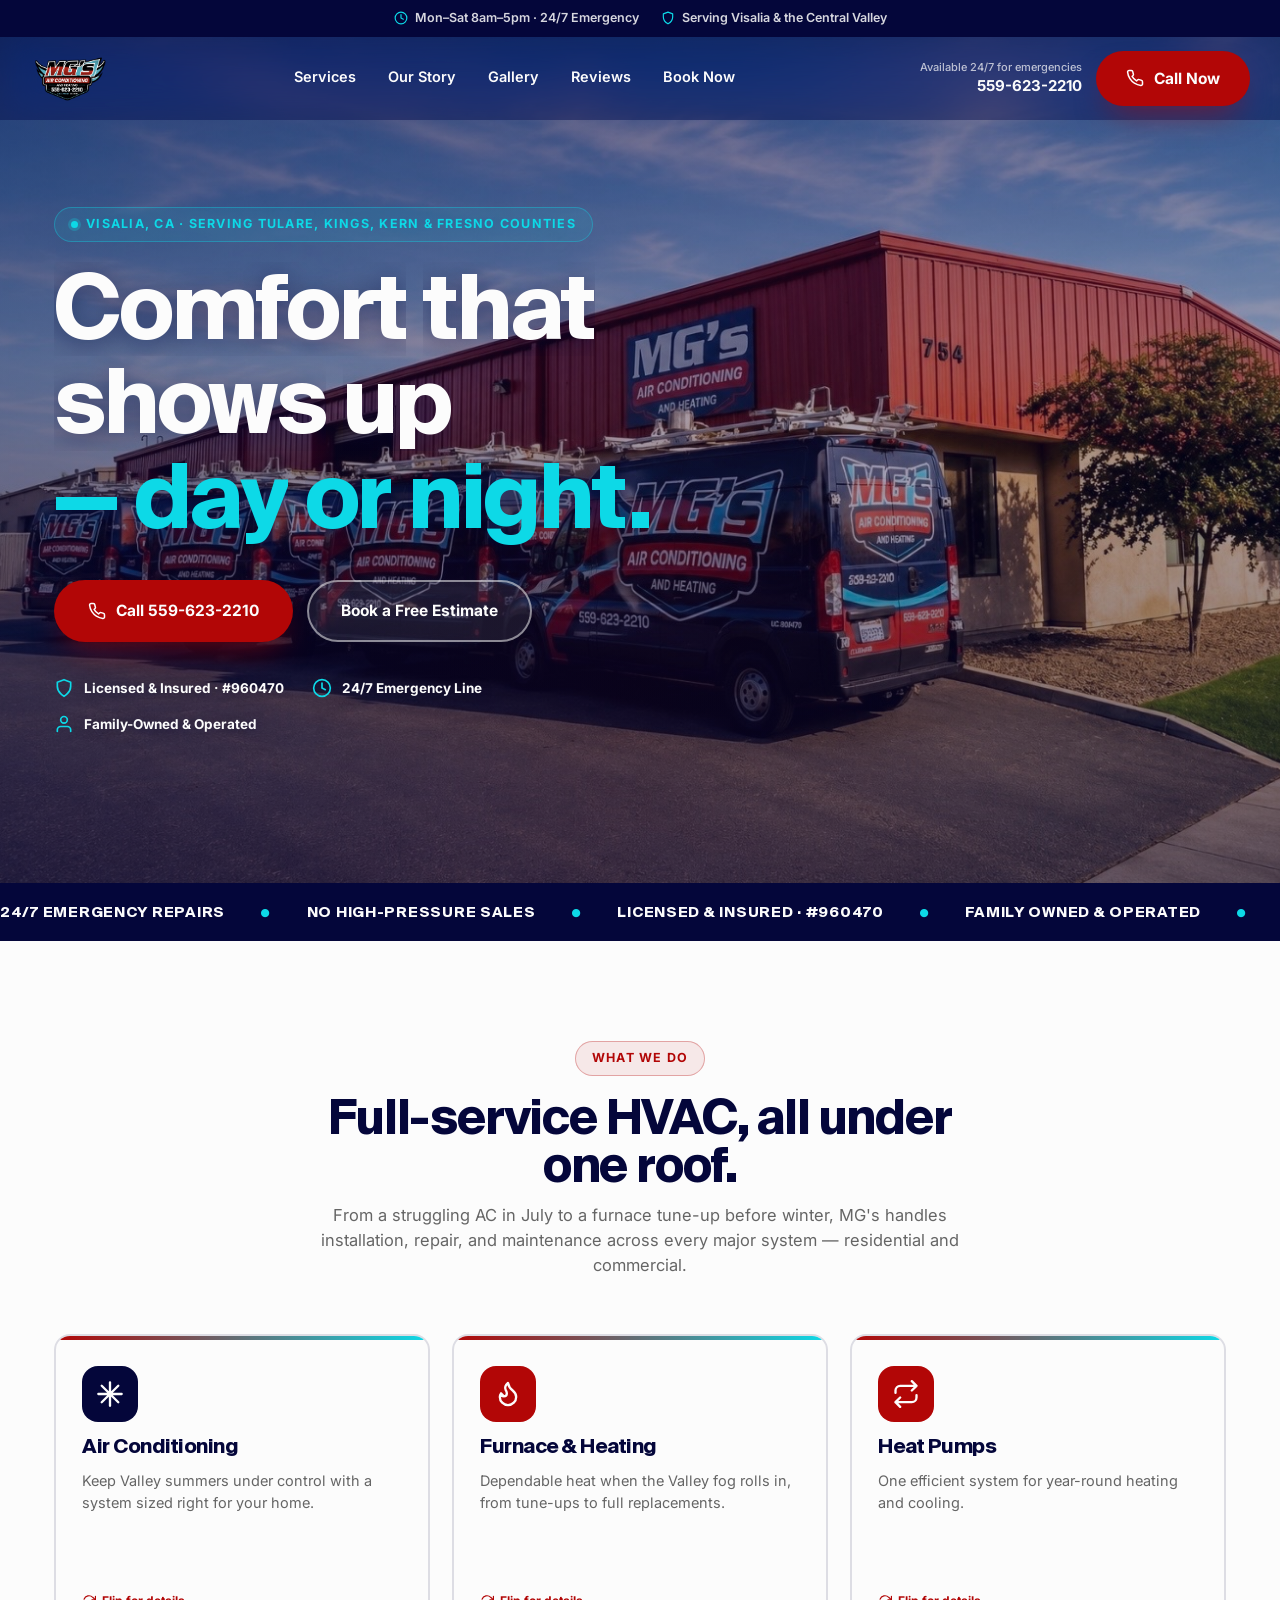
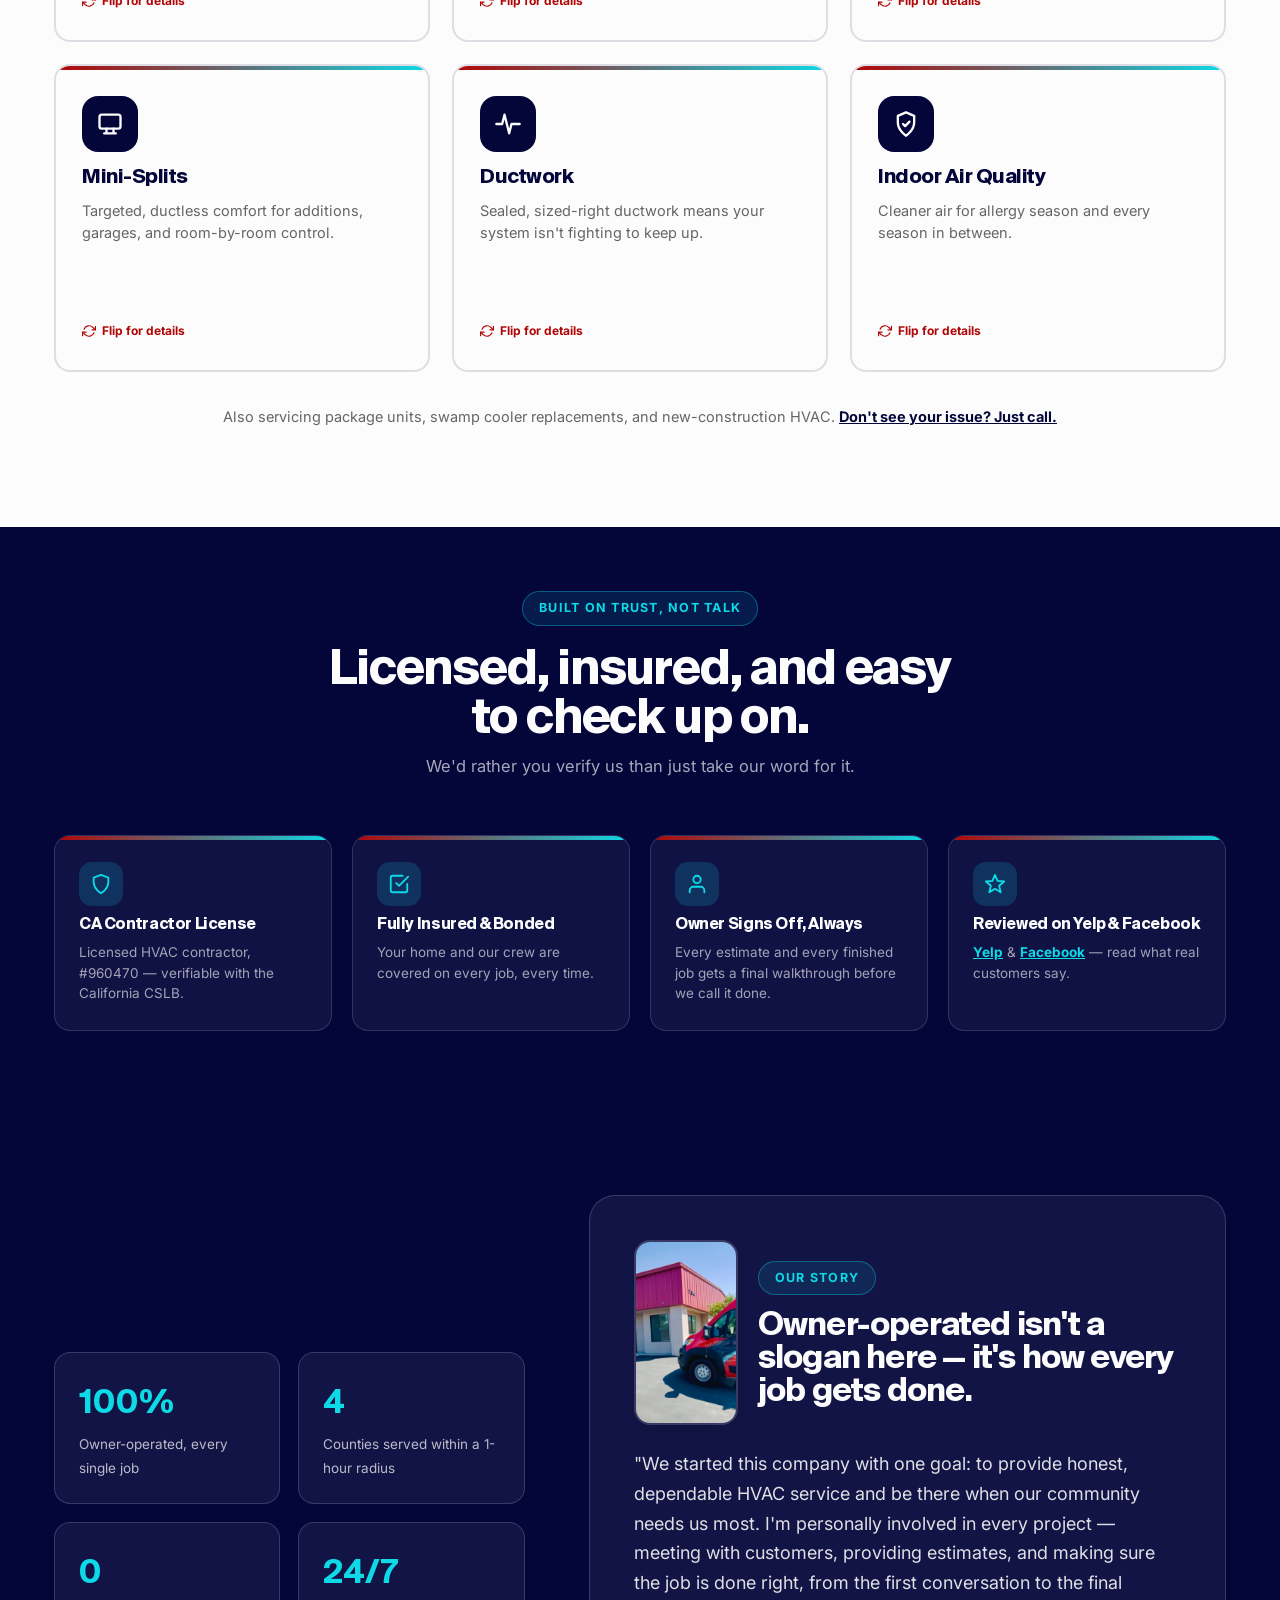
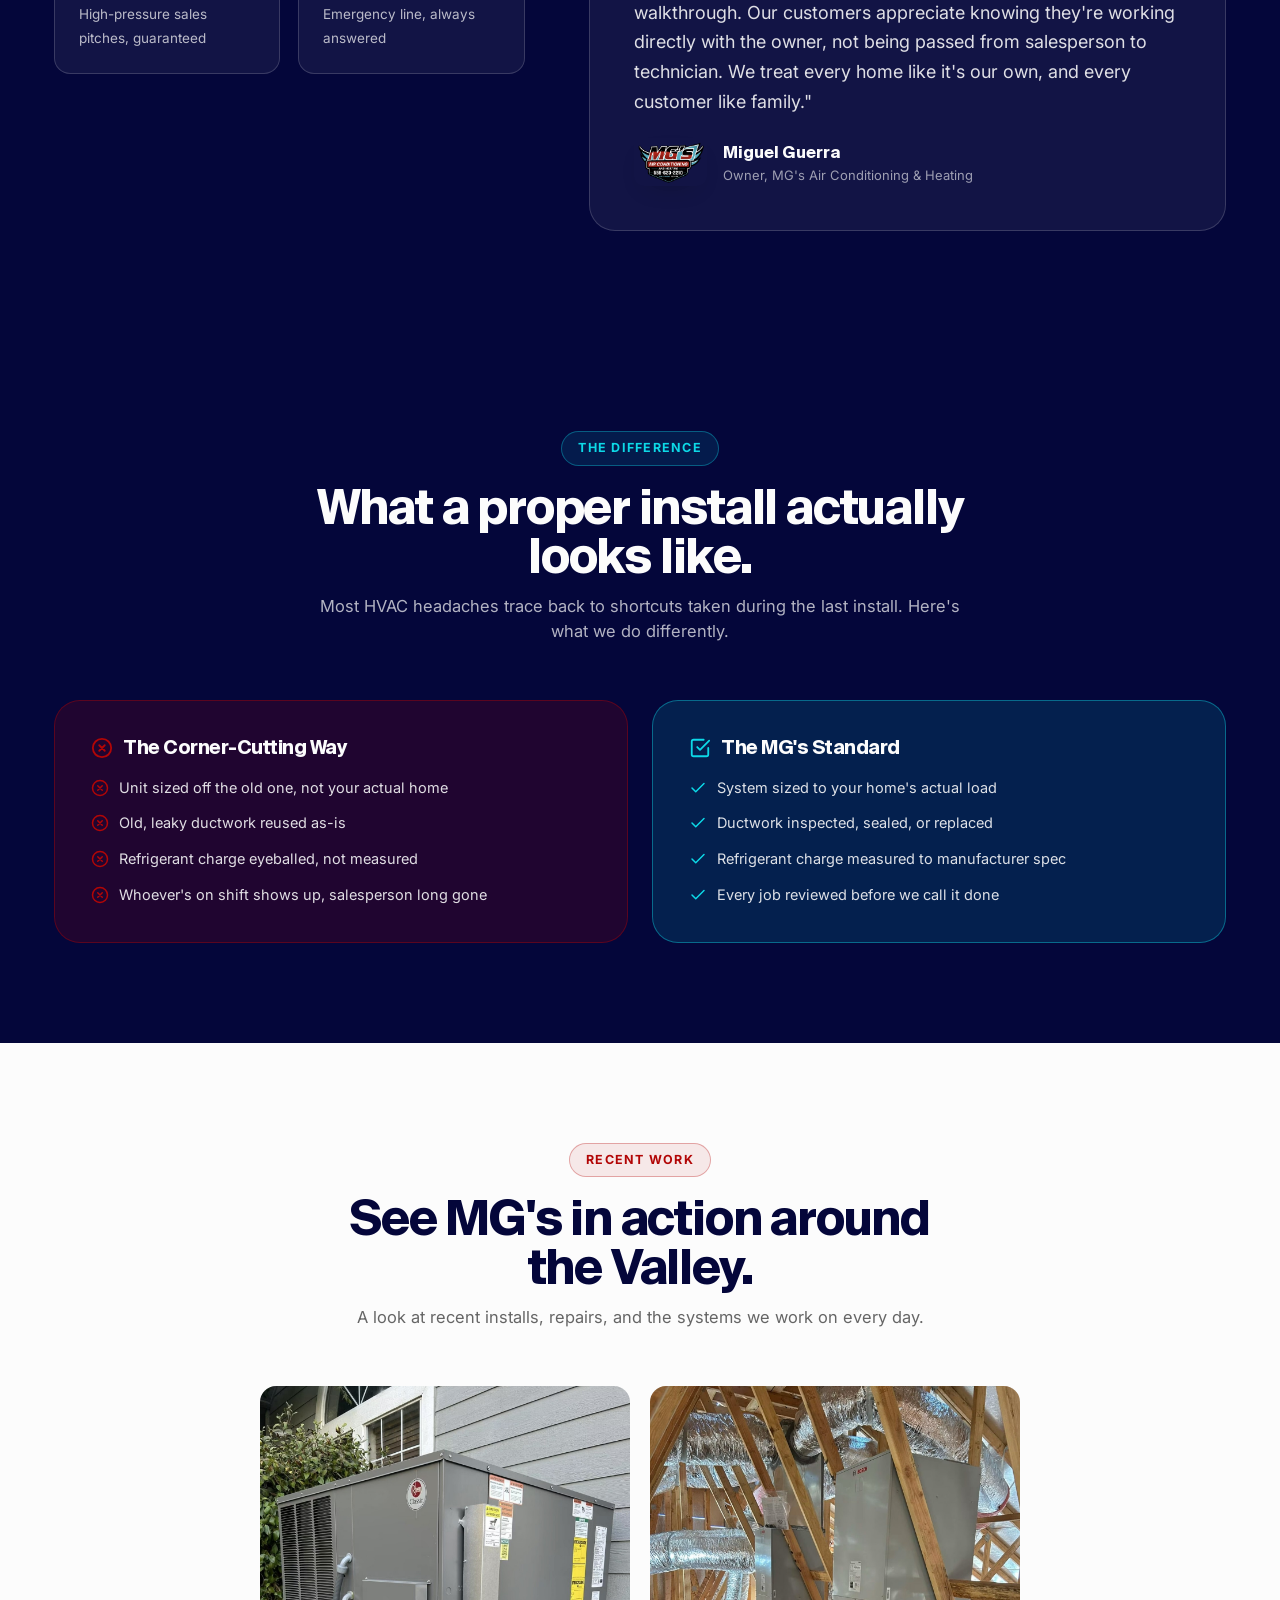
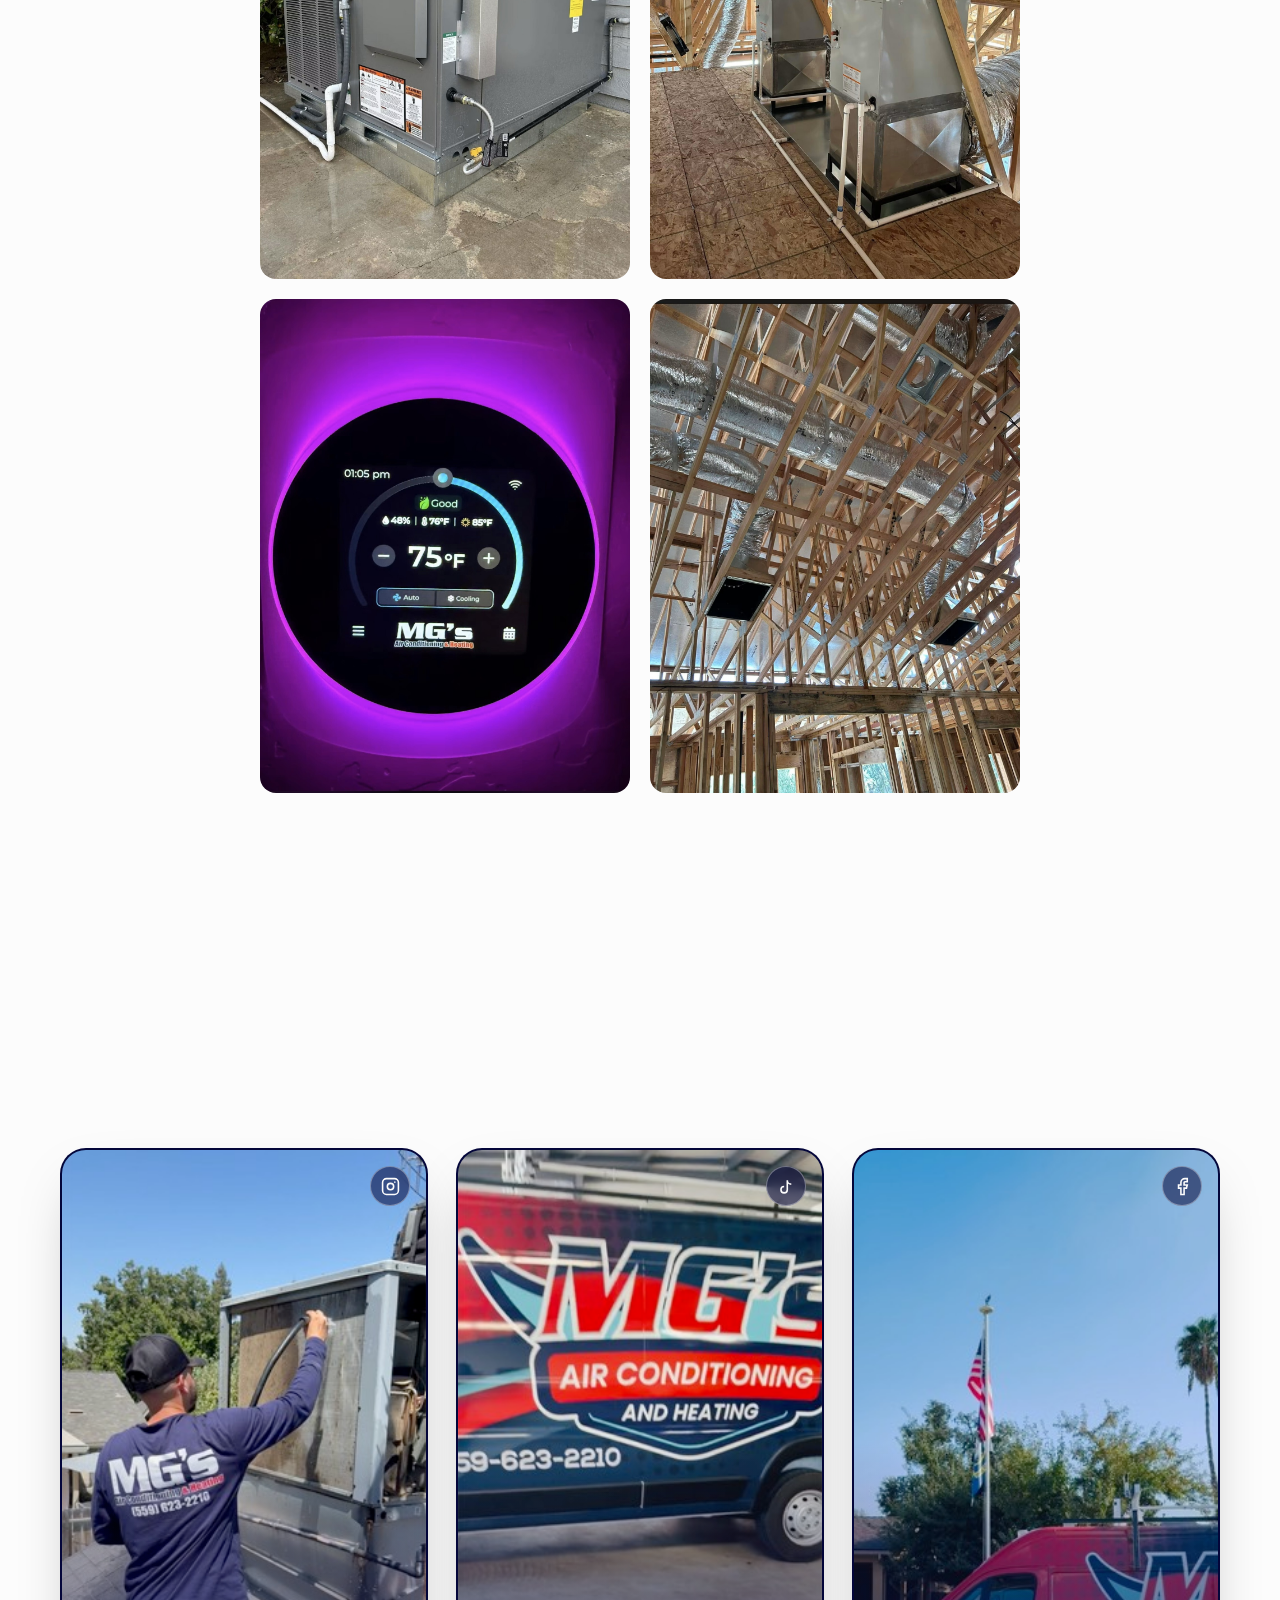
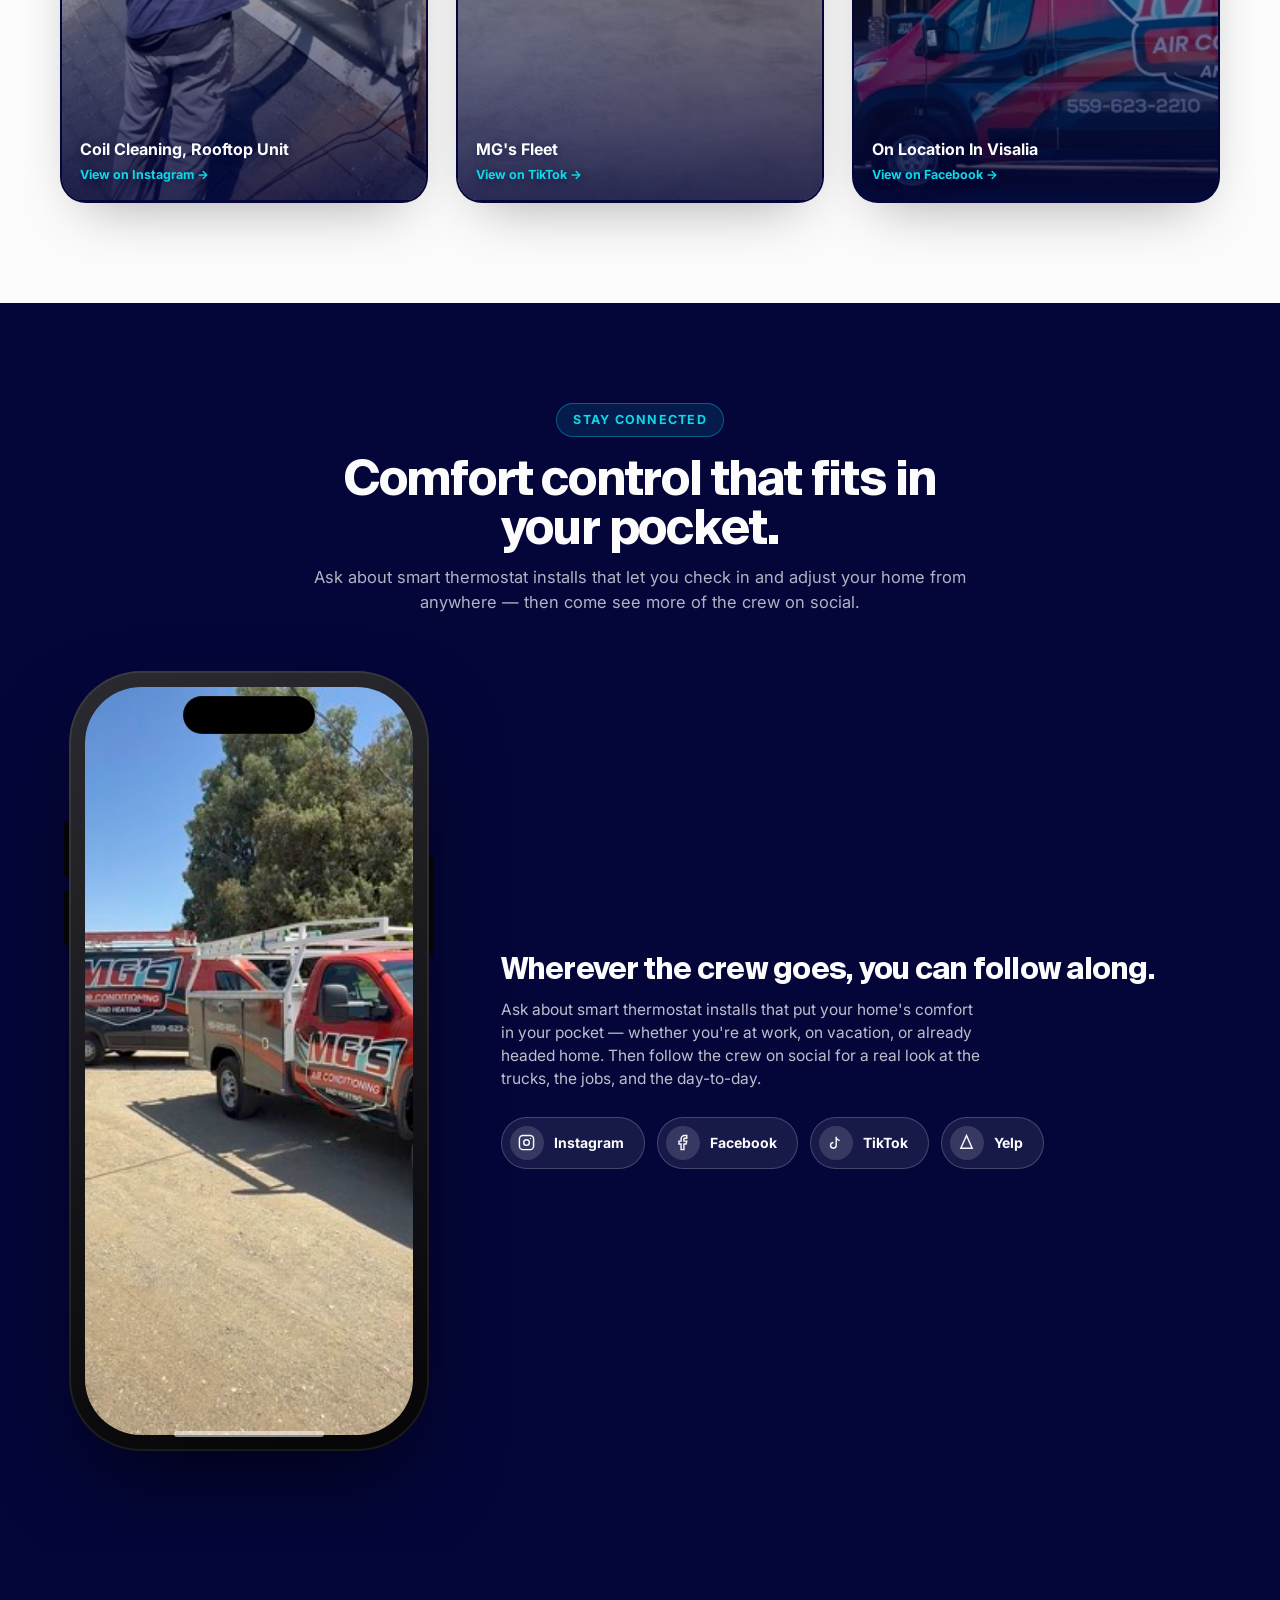
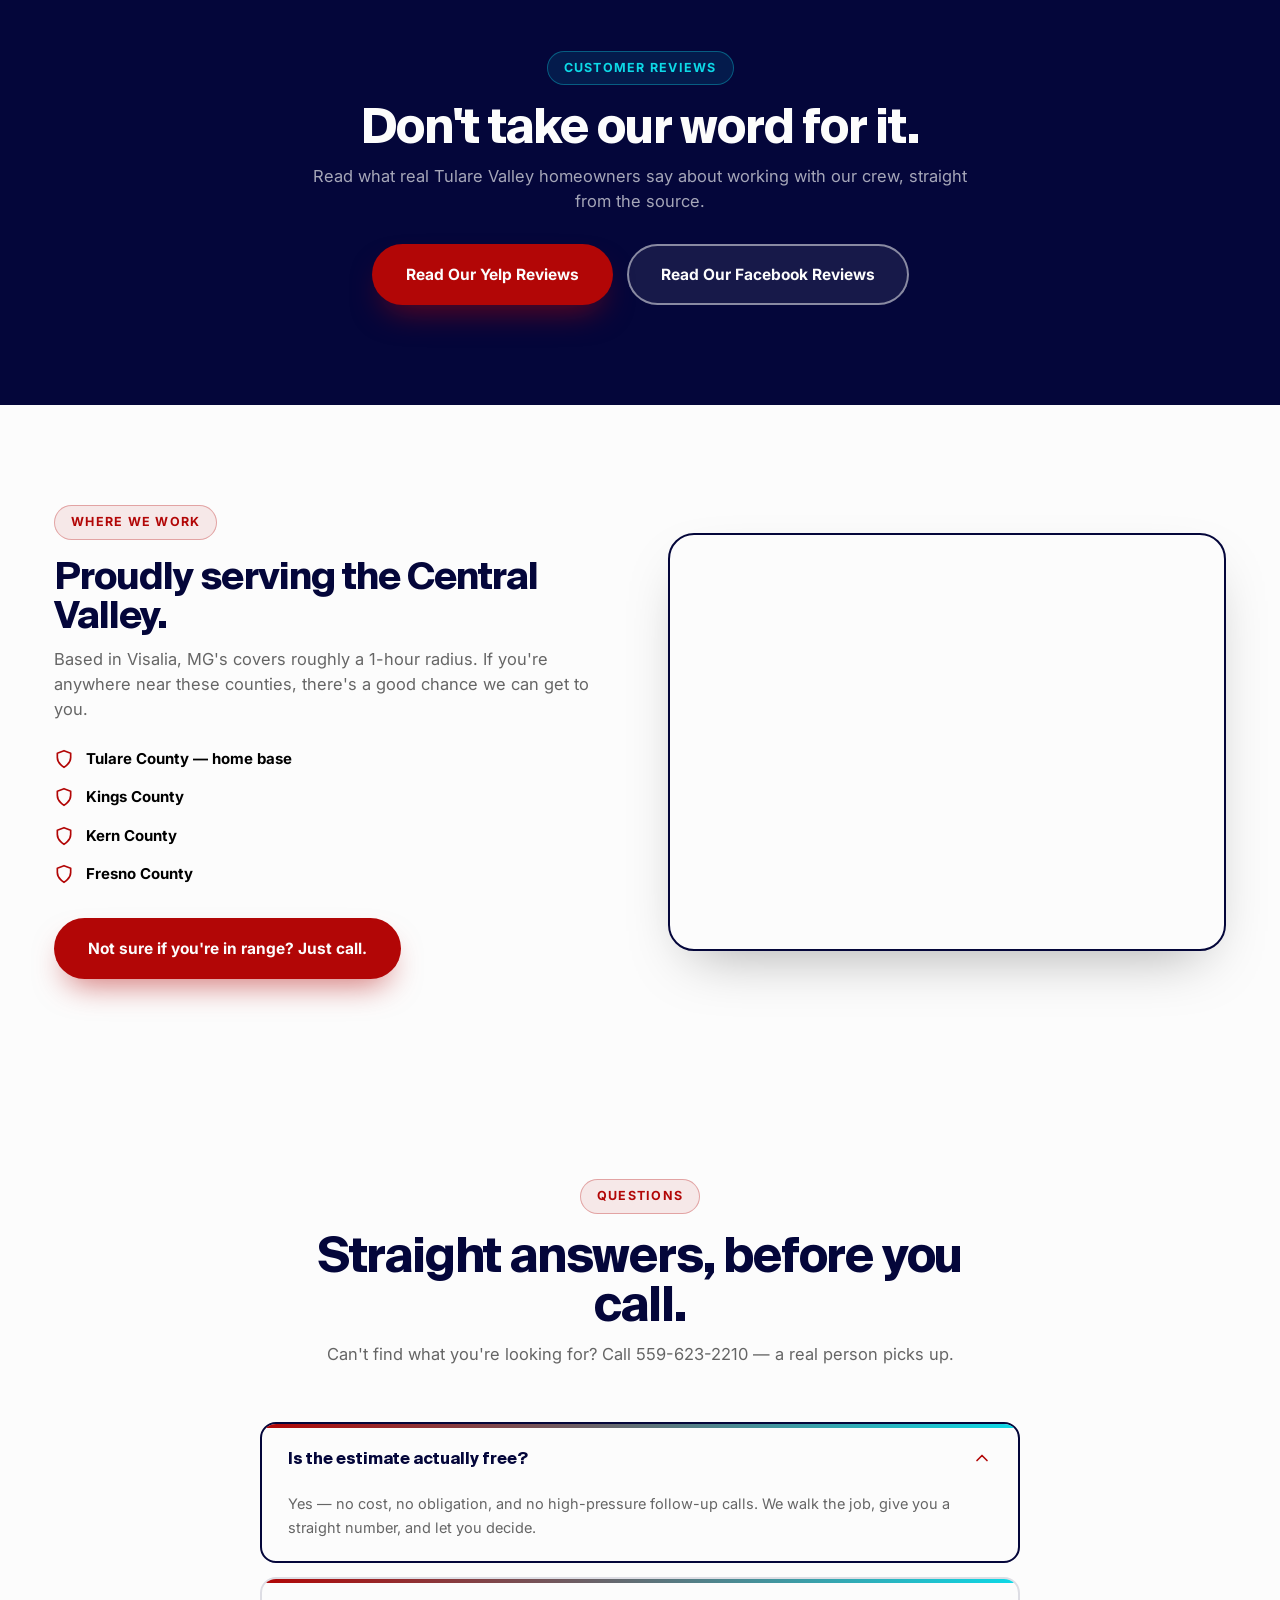
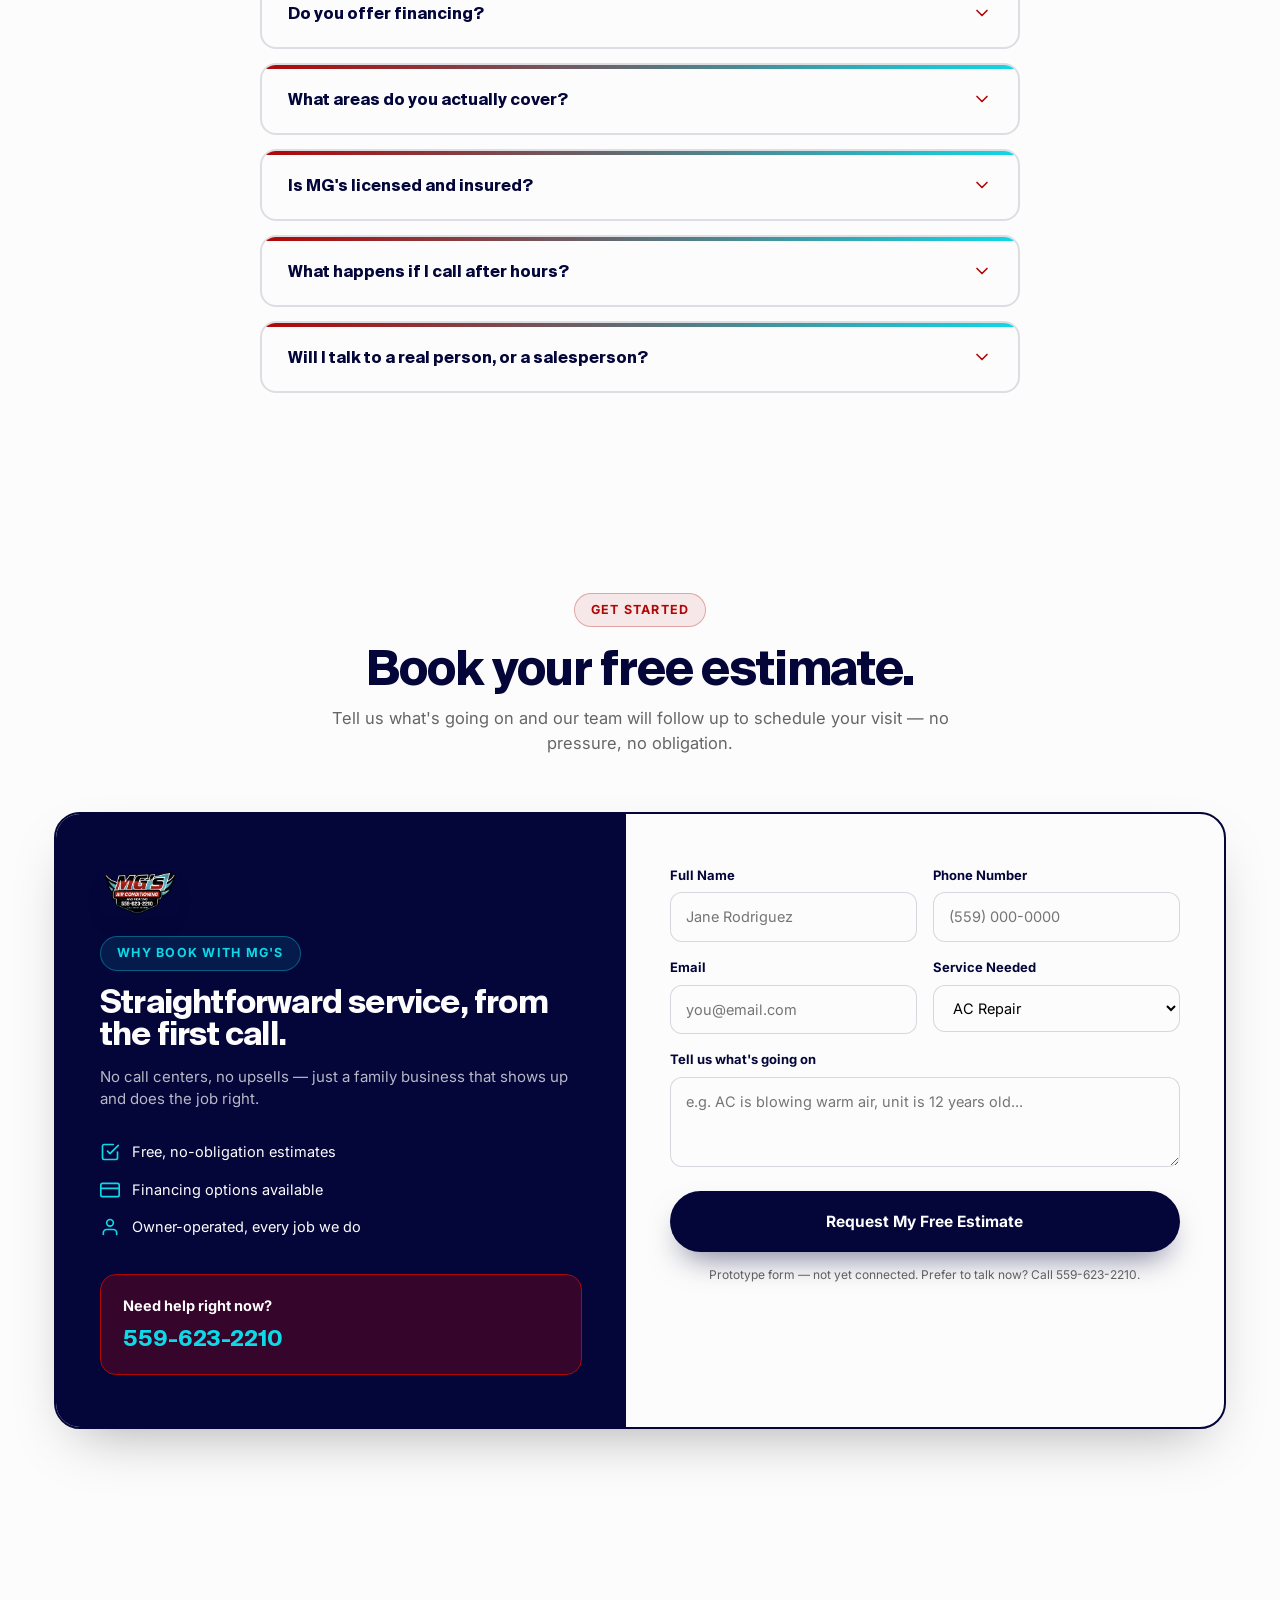
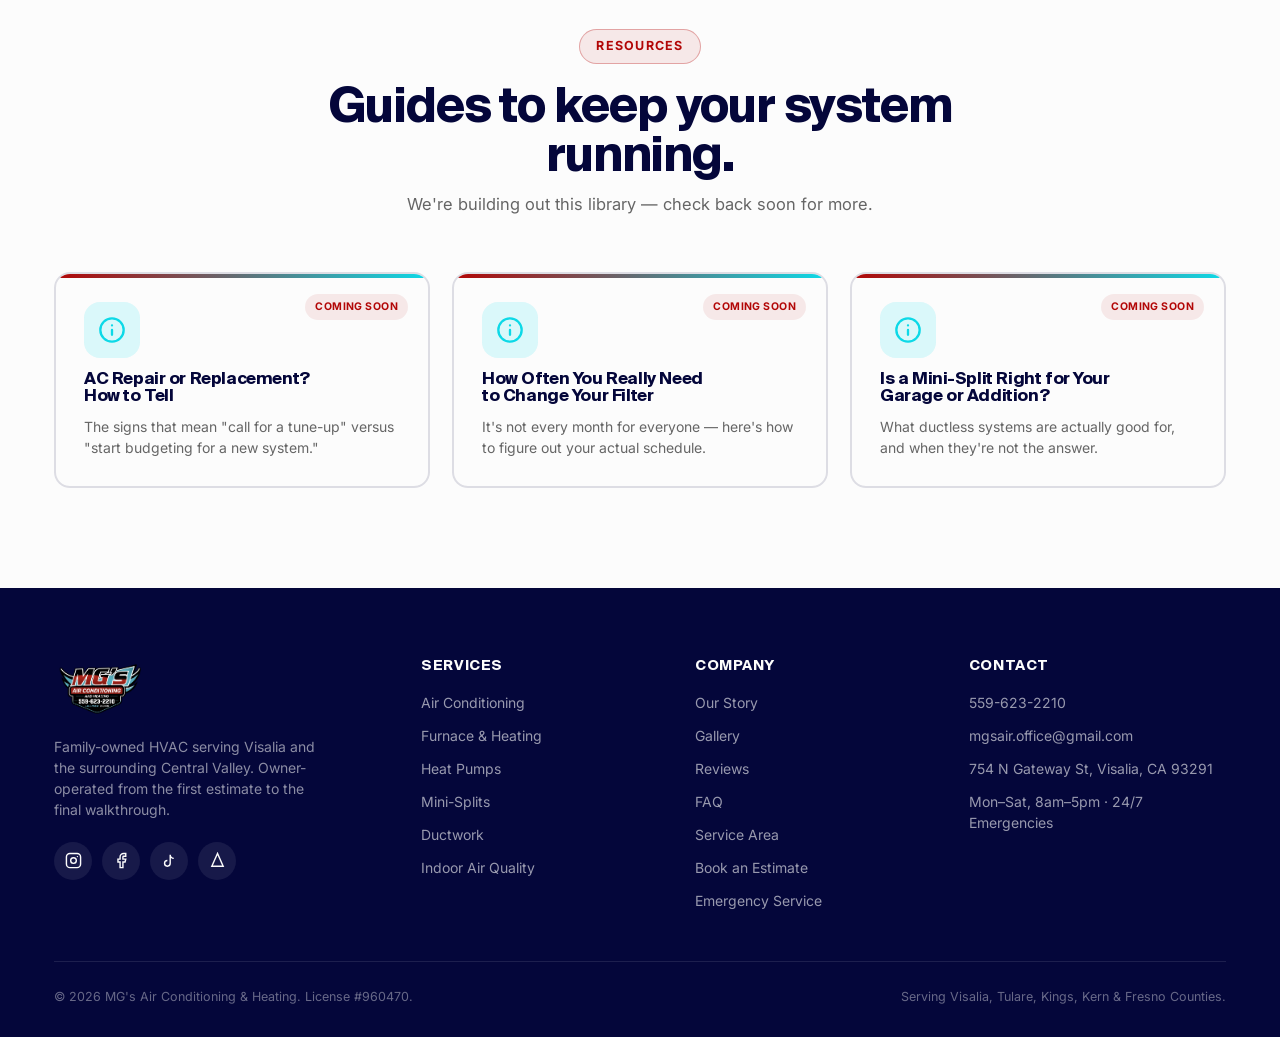
==== index.html @ 0a65d9e3 "Polish pass: bolder ambient colors, cursor glow on navy, bigger phone, bidirectional reveals - Boost" ====
<!DOCTYPE html>
<html lang="en">
<head>
<meta charset="UTF-8" />
<meta name="viewport" content="width=device-width, initial-scale=1.0" />
<title>MG's Air Conditioning &amp; Heating | Visalia, CA HVAC Experts</title>
<meta name="description" content="Family-owned, owner-operated HVAC company serving Visalia and the surrounding Tulare, Kings, Kern, and Fresno counties. AC, heating, and indoor air quality — no high-pressure sales, ever." />
<link rel="icon" type="image/png" href="assets/images/favicon.png" />

<style>

  /* ============ FONTS ============ */
  @font-face{
    font-family:"Suisse Intl";
    src:url("References/fonts/SuisseIntl/SuisseIntl-Light.ttf") format("truetype");
    font-weight:300; font-style:normal; font-display:swap;
  }
  @font-face{
    font-family:"Suisse Intl";
    src:url("References/fonts/SuisseIntl/SuisseIntl-Regular.ttf") format("truetype");
    font-weight:400; font-style:normal; font-display:swap;
  }
  @font-face{
    font-family:"Suisse Intl";
    src:url("References/fonts/SuisseIntl/SuisseIntl-Bold.ttf") format("truetype");
    font-weight:700; font-style:normal; font-display:swap;
  }
  @font-face{
    font-family:"Inter";
    src:url("References/fonts/inter/Inter-VariableFont_opsz,wght.ttf") format("truetype-variations");
    font-weight:100 900; font-style:normal; font-display:swap;
  }

  /* ============ RESET ============ */
  *,*::before,*::after{ box-sizing:border-box; margin:0; padding:0; }
  html{ scroll-behavior:smooth; }
  img{ max-width:100%; display:block; }
  a{ color:inherit; text-decoration:none; }
  button{ font:inherit; cursor:pointer; }
  ul{ list-style:none; }

  /* ============ TOKENS ============ */
  :root{
    /* Brand palette — ONLY these hexes (plus black for text) are used anywhere in this file. */
    --navy:#04063a;    /* primary */
    --off:#fcfcfc;      /* primary */
    --red:#b20606;      /* secondary */
    --cyan:#0dd9e7;     /* accent */
    /* Aliases below exist only so hover/tint states reuse the SAME four colors above
       (at full strength or via rgba alpha) instead of introducing new hexes. */
    --red-dark:var(--red);
    --navy-deep:var(--navy);
    --navy-ink:var(--navy);
    --cyan-deep:var(--cyan);
    --ink:#000000;                 /* body text: black, per brand rule */
    --muted:rgba(0,0,0,0.6);       /* muted text: black at reduced opacity, not a new color */
    --line:rgba(4,6,58,0.12);      /* border tint: primary navy at low alpha */
    --card:var(--off);
    --radius-lg:26px;
    --radius-md:16px;
    --radius-sm:10px;
    --shadow-soft:0 24px 60px -24px rgba(0,0,0,0.35);
    --shadow-tight:0 10px 26px -14px rgba(0,0,0,0.32);
    --container:1220px;
  }

  html{ background:var(--off); }
  body{
    font-family:"Inter", -apple-system, BlinkMacSystemFont, "Segoe UI", sans-serif;
    color:var(--ink);
    background:transparent;
    -webkit-font-smoothing:antialiased;
    line-height:1.5;
  }

  /* ============ BRAND AMBIENT BACKGROUND ============ */
  /* Fixed backdrop of soft red/navy/cyan color washes that shows through every
     section that doesn't paint its own solid background, so scrolling never
     hits a flat white panel. */
  .brand-bg{
    position:fixed; inset:0; z-index:-1; overflow:hidden; background:var(--off);
  }
  .brand-bg span{ position:absolute; border-radius:50%; filter:blur(70px) saturate(1.3); }
  .brand-bg .b1{ width:560px; height:560px; background:var(--red); opacity:.48; top:-160px; left:-140px; }
  .brand-bg .b2{ width:640px; height:640px; background:var(--cyan); opacity:.46; top:8%; right:-200px; }
  .brand-bg .b3{ width:520px; height:520px; background:var(--navy); opacity:.32; top:42%; left:-180px; }
  .brand-bg .b4{ width:600px; height:600px; background:var(--red); opacity:.44; bottom:-180px; right:6%; }
  .brand-bg .b5{ width:480px; height:480px; background:var(--cyan); opacity:.44; bottom:2%; left:22%; }
  @media (max-width: 720px){
    .brand-bg span{ filter:blur(50px); }
    .brand-bg .b1,.brand-bg .b2,.brand-bg .b3,.brand-bg .b4,.brand-bg .b5{ width:340px; height:340px; }
  }

  h1,h2,h3,h4{
    font-family:"Suisse Intl","Inter",sans-serif;
    color:var(--navy);
    line-height:1.02;
    letter-spacing:-0.025em;
    font-weight:700;
  }

  .wrap{
    width:100%;
    max-width:var(--container);
    margin:0 auto;
    padding:0 24px;
  }

  .eyebrow{
    display:inline-flex; flex-wrap:wrap; align-items:center; gap:8px;
    max-width:100%; box-sizing:border-box;
    font-size:12.5px; font-weight:700; letter-spacing:0.1em; text-transform:uppercase;
    color:var(--red);
    background:rgba(178,6,6,0.08);
    border:1.5px solid rgba(178,6,6,0.3);
    padding:7px 16px;
    border-radius:999px;
  }
  .eyebrow.on-dark{
    color:var(--cyan);
    background:rgba(13,217,231,0.1);
    border-color:rgba(13,217,231,0.35);
  }
  .eyebrow .dot{ width:7px; height:7px; border-radius:50%; background:var(--red); box-shadow:0 0 0 3px rgba(178,6,6,0.22); }
  .eyebrow.on-dark .dot{ background:var(--cyan); box-shadow:0 0 0 3px rgba(13,217,231,0.25); }

  /* ============ SCROLL REVEAL ============ */
  .reveal{ opacity:0; transform:translateY(30px); transition:opacity .7s cubic-bezier(.16,.8,.24,1), transform .7s cubic-bezier(.16,.8,.24,1); }
  .reveal.is-visible{ opacity:1; transform:translateY(0); }
  .reveal.d1.is-visible{ transition-delay:.1s; }
  .reveal.d2.is-visible{ transition-delay:.2s; }
  .reveal.d3.is-visible{ transition-delay:.3s; }
  @media (prefers-reduced-motion: reduce){
    .reveal{ opacity:1!important; transform:none!important; transition:none!important; }
    .marquee-track{ animation:none!important; }
    .rword{ animation:none!important; transform:none!important; }
    .service-card .flip-inner{ transition:none!important; }
  }

  /* ============ STAGGERED WORD REVEAL ============ */
  .rline{ display:block; overflow:visible; }
  .rmask{ display:inline-block; overflow:hidden; vertical-align:top; padding-bottom:.08em; }
  .rword{
    display:inline-block; transform:translateY(115%); opacity:0;
    animation:word-up .8s cubic-bezier(.16,1.36,.42,1) forwards;
    animation-delay:calc(var(--d, 0) * 60ms + 120ms);
  }
  .rline.hl .rword{ color:var(--cyan); }
  @keyframes word-up{ to{ transform:translateY(0); opacity:1; } }

  .load-fade{
    opacity:0; transform:translateY(18px);
    animation:load-fade-up .7s cubic-bezier(.16,1,.3,1) forwards;
    animation-delay:var(--ld, 0s);
  }
  @keyframes load-fade-up{ to{ opacity:1; transform:translateY(0); } }
  @media (prefers-reduced-motion: reduce){
    .load-fade{ animation:none; opacity:1; transform:none; }
  }

  /* ============ HOVER LIFT ============ */
  .lift{ transition:transform .3s cubic-bezier(.2,.8,.2,1), box-shadow .3s ease, border-color .3s ease; }
  .lift:hover{ transform:translateY(-8px); box-shadow:0 0 0 2px var(--cyan), var(--shadow-soft); }

  /* ============ BUTTONS ============ */
  .btn{
    display:inline-flex; align-items:center; justify-content:center; gap:10px;
    padding:17px 32px;
    border-radius:999px;
    font-weight:700; font-size:15.5px;
    border:2px solid transparent;
    transition:transform .18s ease, box-shadow .18s ease, background .18s ease, border-color .18s ease;
    white-space:nowrap;
    position:relative;
    overflow:hidden;
  }
  .btn:hover{ transform:translateY(-3px); }
  .btn:active{ transform:translateY(-1px) scale(.96); transition-duration:.08s; }
  .btn .ripple{
    position:absolute; border-radius:50%; background:rgba(252,252,252,0.55);
    transform:scale(0); animation:ripple-anim .6s ease-out; pointer-events:none;
  }
  .btn-outline .ripple, .btn-ghost .ripple{ background:rgba(4,6,58,0.18); }
  @keyframes ripple-anim{ to{ transform:scale(2.6); opacity:0; } }
  @media (prefers-reduced-motion: reduce){ .btn .ripple{ display:none; } }
  .btn-red{ background:var(--red); color:#fcfcfc; box-shadow:0 16px 32px -12px rgba(178,6,6,0.6); }
  .btn-red:hover{ background:var(--red-dark); box-shadow:0 0 0 3px rgba(13,217,231,0.35), 0 18px 34px -10px rgba(178,6,6,0.65); }
  .btn-navy{ background:var(--navy); color:#fcfcfc; box-shadow:0 16px 32px -12px rgba(4,6,58,0.55); }
  .btn-navy:hover{ background:var(--navy-deep); box-shadow:0 0 0 3px rgba(13,217,231,0.35), 0 18px 34px -10px rgba(4,6,58,0.6); }
  .btn-ghost{ background:rgba(252,252,252,0.08); color:#fcfcfc; border-color:rgba(252,252,252,0.5); }
  .btn-ghost:hover{ background:rgba(252,252,252,0.16); border-color:var(--cyan); }
  .btn-outline{ background:transparent; color:var(--navy); border-color:var(--navy); }
  .btn-outline:hover{ background:var(--navy); color:#fcfcfc; }
  .btn-sm{ padding:11px 20px; font-size:14px; border-width:1.5px; }
  .btn-call{
    padding:14px 28px; font-size:15.5px;
    animation:call-pulse 2.6s ease-in-out infinite;
  }
  .btn-call:hover{ animation-play-state:paused; }
  @keyframes call-pulse{
    0%,100%{ box-shadow:0 6px 20px -4px rgba(178,6,6,0.7), 0 0 0 0 rgba(178,6,6,0.4); }
    50%{ box-shadow:0 8px 26px -2px rgba(178,6,6,0.85), 0 0 0 9px rgba(178,6,6,0.12); }
  }
  @media (prefers-reduced-motion: reduce){ .btn-call{ animation:none; } }
  .btn svg{ width:18px; height:18px; flex-shrink:0; }

  /* ============ UTILITY BAR ============ */
  .utility-bar{ background:var(--navy-ink); color:rgba(252,252,252,0.85); }
  .utility-inner{ display:flex; align-items:center; justify-content:center; gap:16px; padding:9px 0; font-size:12.5px; font-weight:600; }
  .utility-left{ display:flex; align-items:center; gap:22px; flex-wrap:wrap; }
  .utility-left span{ display:flex; align-items:center; gap:7px; white-space:nowrap; }
  .utility-left svg{ width:14px; height:14px; color:var(--cyan); flex-shrink:0; }

  /* ============ HEADER (sticky) ============ */
  /* Default = frosted glass over the hero photo. .is-scrolled (once past the hero) = solid off-white. */
  header{
    position:sticky; top:0; z-index:100;
    background:rgba(4,6,58,0.4);
    backdrop-filter:blur(18px) saturate(1.4);
    -webkit-backdrop-filter:blur(18px) saturate(1.4);
    transition:box-shadow .3s ease, background .35s ease;
  }
  header.is-scrolled{
    background:rgba(252,252,252,0.97);
    box-shadow:0 10px 30px -16px rgba(0,0,0,0.35);
  }
  .nav{
    display:flex; align-items:center; justify-content:space-between; flex-wrap:nowrap; gap:12px;
    padding:14px 0;
  }
  .brand{ display:flex; align-items:center; gap:11px; min-width:0; flex-shrink:1; }
  .brand img{ height:52px; width:auto; flex-shrink:0; }

  .nav-links{ display:flex; align-items:center; gap:32px; flex-wrap:wrap; }
  .nav-links a{
    font-size:14.5px; font-weight:600; color:#fcfcfc; position:relative; padding-bottom:4px;
    transition:color .2s ease;
  }
  .nav-links a::after{
    content:""; position:absolute; left:0; right:100%; bottom:0; height:2px; background:var(--cyan);
    transition:right .25s ease;
  }
  .nav-links a:hover{ color:var(--cyan); }
  .nav-links a:hover::after{ right:0; }
  header.is-scrolled .nav-links a{ color:var(--ink); }
  header.is-scrolled .nav-links a::after{ background:var(--red); }
  header.is-scrolled .nav-links a:hover{ color:var(--navy); }

  .nav-cta{ display:flex; align-items:center; gap:14px; flex-shrink:0; }
  .nav-phone{ display:flex; flex-direction:column; text-align:right; }
  .nav-phone small{ font-size:11px; color:rgba(252,252,252,0.7); font-weight:500; transition:color .3s ease; }
  .nav-phone strong{ font-size:15px; color:#fcfcfc; font-weight:700; transition:color .3s ease; }
  header.is-scrolled .nav-phone small{ color:var(--muted); }
  header.is-scrolled .nav-phone strong{ color:var(--navy); }

  .nav-toggle, .nav-toggle-label{ display:none; }

  /* ============ HERO ============ */
  .hero{
    position:relative; overflow:hidden;
    min-height:min(860px, 94vh);
    display:flex; align-items:center;
    padding:calc(64px + var(--header-h, 82px)) 0 60px;
    margin-top:calc(-1 * var(--header-h, 82px));
  }
  .hero-media{ position:absolute; inset:0; z-index:0; }
  .hero-media img{ width:100%; height:100%; object-fit:cover; }
  .cursor-glow{
    position:absolute; top:0; left:0; z-index:1;
    width:360px; height:360px; border-radius:50%;
    background:radial-gradient(circle, rgba(13,217,231,0.22), transparent 70%);
    pointer-events:none; opacity:0;
    transform:translate(-50%,-50%);
    transition:transform .25s ease-out, opacity .4s ease;
    will-change:transform;
  }
  @media (prefers-reduced-motion: reduce){ .cursor-glow{ display:none; } }
  /* Every navy section gets the hero's mouse-follow glow instead of a static
     blurred blob, so the color stays dynamic and doesn't sit flat on the dark
     background. The section's own content wrapper needs an explicit stacking
     context so it always paints above the (position:absolute) glow. */
  .cert-strip > .wrap, .standard > .wrap, .reviews > .wrap, footer > .wrap, .social-cta > .wrap{ position:relative; z-index:1; }
  .hero-overlay{
    position:absolute; inset:0;
    background:
      linear-gradient(185deg, rgba(4,6,58,0.5) 0%, rgba(4,6,58,0.32) 45%, rgba(4,6,58,0.58) 100%),
      linear-gradient(110deg, rgba(4,6,58,0.32) 0%, rgba(178,6,6,0.08) 55%, transparent 85%);
  }
  .hero-inner{
    position:relative; z-index:2;
    display:grid; grid-template-columns:minmax(0,1.15fr) minmax(0,0.85fr); gap:56px; align-items:start; width:100%;
  }
  .hero h1{
    color:#fcfcfc;
    font-size:clamp(42px, 7vw, 92px);
    line-height:0.98;
    margin:20px 0 34px;
    text-shadow:0 4px 24px rgba(4,6,58,0.45);
  }
  .hero h1 .hl{ color:var(--cyan); }
  .hero-actions{ display:flex; flex-wrap:wrap; gap:14px; margin-bottom:36px; max-width:100%; }

  .hero-trust{ display:flex; flex-wrap:wrap; gap:16px 28px; max-width:100%; }
  .hero-trust div{ display:flex; align-items:center; gap:10px; font-size:13.5px; font-weight:700; color:#fcfcfc; min-width:0; text-shadow:0 2px 10px rgba(4,6,58,0.5); }
  .hero-trust div span{ min-width:0; }
  .hero-trust svg{ width:20px; height:20px; color:var(--cyan); flex-shrink:0; }

  .quote-card{
    background:#fcfcfc; border-radius:var(--radius-lg); padding:34px;
    box-shadow:0 34px 80px -20px rgba(0,0,0,0.55);
  }
  .quote-card .badge{
    display:inline-block; background:rgba(178,6,6,0.1); color:var(--red);
    font-weight:700; font-size:11.5px; letter-spacing:.06em; text-transform:uppercase;
    padding:6px 13px; border-radius:999px; margin-bottom:16px;
  }
  .quote-card h3{ font-size:22px; margin-bottom:6px; }
  .quote-card > p{ font-size:13.5px; color:var(--muted); margin-bottom:20px; }
  .quote-card .field{ margin-bottom:13px; }
  .quote-card .field label{ font-size:12.5px; font-weight:700; color:var(--navy); display:block; margin-bottom:6px; }
  .quote-card .field input, .quote-card .field select{
    width:100%; font:inherit; font-size:14.5px; padding:12px 14px; border-radius:11px;
    border:1.5px solid rgba(4,6,58,0.15); background:var(--off); color:var(--ink); outline:none;
    transition:border-color .15s ease;
  }
  .quote-card .field input:focus, .quote-card .field select:focus{ border-color:var(--cyan-deep); }
  .quote-card .btn{ width:100%; margin-top:6px; }
  .quote-card .fine{ font-size:11.5px; color:var(--muted); text-align:center; margin-top:12px; }

  /* ============ MARQUEE ============ */
  .marquee{ overflow:hidden; background:var(--navy); padding:16px 0; border-top:2px solid var(--navy-ink); border-bottom:2px solid var(--navy-ink); }
  .marquee-track{ display:flex; width:max-content; gap:36px; animation:marquee 19s linear infinite; will-change:transform; }
  .marquee:hover .marquee-track{ animation-play-state:paused; }
  .marquee-track span{ font-family:"Suisse Intl"; font-weight:700; font-size:14.5px; letter-spacing:0.05em; color:#fcfcfc; white-space:nowrap; text-transform:uppercase; }
  .marquee-track .sep{ color:var(--cyan); font-weight:700; }
  @keyframes marquee{ from{ transform:translateX(0); } to{ transform:translateX(-50%); } }

  /* ============ SECTION SHELL ============ */
  section{ padding:100px 0; }
  .section-head{ max-width:660px; margin-bottom:56px; }
  .section-head.center{ margin-left:auto; margin-right:auto; text-align:center; }
  .section-head h2{ font-size:clamp(32px,4.4vw,48px); margin:16px 0 14px; }
  .section-head p{ color:var(--muted); font-size:16.5px; }

  /* ============ SERVICES (interactive flip cards) ============ */
  .services-grid{ display:grid; grid-template-columns:repeat(3,minmax(0,1fr)); gap:22px; }
  .service-card{ perspective:1400px; min-height:308px; border-radius:var(--radius-md); }
  .service-card:focus{ outline:none; }
  .service-card:focus-visible{ outline:2px solid var(--cyan); outline-offset:3px; }
  .service-card .flip-inner{
    position:relative; width:100%; height:100%; min-height:308px;
    transition:transform .7s cubic-bezier(.4,.2,.2,1); transform-style:preserve-3d;
  }
  .service-card:hover .flip-inner,
  .service-card:focus-within .flip-inner,
  .service-card.is-flipped .flip-inner{ transform:rotateY(180deg); }
  .flip-face{
    position:absolute; inset:0; backface-visibility:hidden; overflow:hidden;
    border-radius:var(--radius-md); padding:30px 26px;
    display:flex; flex-direction:column; gap:14px;
  }
  .flip-front{ background:var(--card); border:2px solid var(--line); cursor:pointer; }
  .flip-back{
    transform:rotateY(180deg); background:var(--navy); border:2px solid transparent;
    color:#fcfcfc; justify-content:space-between; cursor:pointer;
  }
  .service-card.heat .flip-back{ background:var(--red); }
  .flip-face::before{
    content:""; position:absolute; top:0; left:0; right:0; height:4px;
    background:linear-gradient(90deg, var(--red), var(--cyan));
  }
  .service-icon{
    width:56px; height:56px; border-radius:16px; display:flex; align-items:center; justify-content:center;
    background:var(--navy); flex-shrink:0;
    transition:transform .35s cubic-bezier(.34,1.56,.64,1);
  }
  .service-icon svg{ width:28px; height:28px; color:#fcfcfc; }
  .service-card.heat .service-icon{ background:var(--red); }
  .service-card:hover .service-icon{ transform:rotate(-8deg) scale(1.08); }
  .flip-front h3{ font-size:20px; }
  .flip-front p{ color:var(--muted); font-size:14.5px; }
  .flip-hint{
    margin-top:auto; font-size:12px; font-weight:700; color:var(--red);
    display:inline-flex; align-items:center; gap:6px;
  }
  .flip-hint svg{ width:14px; height:14px; }
  .flip-back h3{ color:#fcfcfc; font-size:18px; }
  .flip-back ul{ display:flex; flex-direction:column; gap:9px; }
  .flip-back li{ font-size:13.5px; color:rgba(252,252,252,0.88); display:flex; align-items:flex-start; gap:8px; }
  .flip-back li::before{ content:""; width:6px; height:6px; margin-top:6px; border-radius:50%; background:var(--cyan); flex-shrink:0; }
  .flip-back .btn{ align-self:flex-start; }

  .services-note{ margin-top:34px; text-align:center; color:var(--muted); font-size:14.5px; }

  /* ============ CERTIFICATIONS ============ */
  .cert-strip{ padding:64px 0; background:var(--navy-ink); position:relative; overflow:hidden; }
  .cert-strip .section-head h2, .cert-strip .section-head p{ color:#fcfcfc; }
  .cert-strip .section-head p{ color:rgba(252,252,252,0.65); }
  .cert-grid{ display:grid; grid-template-columns:repeat(4,minmax(0,1fr)); gap:20px; }
  .cert-card{
    position:relative; overflow:hidden;
    background:rgba(252,252,252,0.05); border:1.5px solid rgba(252,252,252,0.14); border-radius:var(--radius-md);
    padding:26px 24px; display:flex; flex-direction:column; gap:10px;
  }
  .cert-card::before, .resource-card::before, .faq-item::before{
    content:""; position:absolute; top:0; left:0; right:0; height:4px;
    background:linear-gradient(90deg, var(--red), var(--cyan));
  }
  /* Staggered zoom-in-up entrance instead of the plain fade used elsewhere,
     so this row feels more alive as it scrolls into view. */
  .cert-card.reveal{
    transform:scale(0.86) translateY(24px);
    transition:opacity .6s cubic-bezier(.34,1.56,.64,1), transform .6s cubic-bezier(.34,1.56,.64,1);
  }
  .cert-card.reveal.is-visible{ transform:scale(1) translateY(0); }
  .cert-card .service-icon{ width:44px; height:44px; border-radius:13px; background:rgba(13,217,231,0.16); }
  .cert-card .service-icon svg{ width:22px; height:22px; color:var(--cyan); }
  .cert-card h4{ font-size:15.5px; color:#fcfcfc; }
  .cert-card p{ font-size:13.5px; color:rgba(252,252,252,0.62); line-height:1.55; }
  .cert-card p a{ font-weight:700; color:var(--cyan); text-decoration:underline; }

  /* ============ THE MG'S STANDARD ============ */
  .standard{ background:var(--navy); color:var(--off); position:relative; overflow:hidden; }
  .standard .section-head h2{ color:#fcfcfc; }
  .standard .section-head p{ color:rgba(252,252,252,0.7); }
  .compare-grid{ display:grid; grid-template-columns:minmax(0,1fr) minmax(0,1fr); gap:24px; }
  .compare-card{ border-radius:var(--radius-lg); padding:36px; }
  .compare-card.bad{ background:rgba(178,6,6,0.16); border:1.5px solid rgba(178,6,6,0.4); }
  .compare-card.good{ background:rgba(13,217,231,0.12); border:1.5px solid rgba(13,217,231,0.4); }
  .compare-card h3{ color:#fcfcfc; font-size:19px; margin-bottom:18px; display:flex; align-items:center; gap:10px; }
  .compare-card h3 svg{ width:22px; height:22px; flex-shrink:0; }
  .compare-card ul{ display:flex; flex-direction:column; gap:14px; }
  .compare-card li{ display:flex; align-items:flex-start; gap:10px; font-size:14.5px; color:rgba(252,252,252,0.88); }
  .compare-card li svg{ width:18px; height:18px; flex-shrink:0; margin-top:2px; }
  .compare-card li span{ min-width:0; }
  .compare-card.bad svg{ color:var(--red); }
  .compare-card.good svg{ color:var(--cyan); }

  /* ============ OUR STORY ============ */
  .story{ background:var(--navy); color:var(--off); position:relative; overflow:hidden; }
  .story-grid{ position:relative; z-index:1; display:grid; grid-template-columns:minmax(0,0.85fr) minmax(0,1.15fr); gap:64px; align-items:center; }
  .story-card{
    background:rgba(252,252,252,0.06);
    border:1.5px solid rgba(252,252,252,0.16);
    border-radius:var(--radius-lg);
    padding:44px;
  }
  .story-card h2{ color:#fcfcfc; font-size:clamp(24px,2.8vw,32px); margin:0; }
  .story-card .quote{ font-size:18px; line-height:1.65; color:rgba(252,252,252,0.88); margin-bottom:22px; }
  .story-card .sign{ display:flex; align-items:center; gap:16px; font-family:"Suisse Intl"; font-weight:700; font-size:16px; }
  .story-card .sign img{ height:48px; width:auto; border-radius:10px; flex-shrink:0; box-shadow:var(--shadow-tight); }
  .story-card .sign span{ display:block; font-family:"Inter"; font-weight:400; font-size:13px; color:rgba(252,252,252,0.6); margin-top:2px; }

  .story-card-top{ display:flex; align-items:center; gap:20px; margin-bottom:24px; }
  .story-card-intro{ min-width:0; }
  .story-card-intro .eyebrow{ margin-bottom:12px; }
  .story-video{
    position:relative; width:104px; flex-shrink:0; border-radius:var(--radius-md); overflow:hidden;
    aspect-ratio:9/16; box-shadow:var(--shadow-tight); border:2px solid rgba(252,252,252,.16);
  }
  .story-video video{ position:absolute; inset:0; width:100%; height:100%; object-fit:cover; }

  .story-stats{ display:grid; grid-template-columns:repeat(2,minmax(0,1fr)); gap:18px; }
  .stat-tile{ background:rgba(252,252,252,0.06); border:1.5px solid rgba(252,252,252,0.16); border-radius:var(--radius-md); padding:24px; transition:border-color .25s ease, background .25s ease; }
  .stat-tile:hover{ border-color:var(--cyan); background:rgba(252,252,252,0.1); }
  .stat-tile strong{ display:block; font-family:"Suisse Intl"; font-size:32px; color:var(--cyan); margin-bottom:6px; }
  .stat-tile span{ font-size:13.5px; color:rgba(252,252,252,0.72); }
  .stat-tile.reveal{ transform:scale(0.8) translateY(20px); transition:opacity .6s cubic-bezier(.34,1.56,.64,1), transform .6s cubic-bezier(.34,1.56,.64,1), border-color .25s ease, background .25s ease; }
  .stat-tile.reveal.is-visible{ transform:scale(1) translateY(0); }

  /* ============ GALLERY ============ */
  .gallery-grid{ display:grid; grid-template-columns:repeat(2,minmax(0,1fr)); gap:20px; max-width:760px; margin:0 auto; }
  .gallery-grid a{
    position:relative; border-radius:var(--radius-md); overflow:hidden; display:block;
    aspect-ratio:3/4;
    transition:transform .35s cubic-bezier(.2,.8,.2,1), box-shadow .35s ease;
  }
  .gallery-grid a:hover{ box-shadow:0 0 0 2px var(--cyan), var(--shadow-soft); z-index:2; }
  .gallery-grid a:nth-child(odd):hover{ transform:translateY(-6px) rotate(-1.5deg); }
  .gallery-grid a:nth-child(even):hover{ transform:translateY(-6px) rotate(1.5deg); }
  .gallery-grid img{ width:100%; height:100%; object-fit:cover; transition:transform .5s ease; }
  .gallery-grid a:hover img{ transform:scale(1.08); }
  .gallery-grid a::after{
    content:""; position:absolute; inset:0;
    background:linear-gradient(180deg, transparent 50%, rgba(4,6,58,0.65));
    opacity:0; transition:opacity .25s ease;
  }
  .gallery-grid a:hover::after{ opacity:1; }
  .gallery-grid span{
    position:absolute; left:16px; bottom:14px; color:#fcfcfc; font-size:13px; font-weight:700;
    opacity:0; transform:translateY(6px); transition:all .25s ease; z-index:1;
  }
  .gallery-grid a:hover span{ opacity:1; transform:translateY(0); }

  /* ============ MOTION (video) ============ */
  .motion-grid{ display:grid; grid-template-columns:repeat(3,minmax(0,1fr)); gap:28px; max-width:1160px; margin:0 auto; }
  .motion-card{
    position:relative; display:block; border-radius:var(--radius-lg); overflow:hidden;
    aspect-ratio:9/16; background:var(--navy); box-shadow:var(--shadow-soft);
    border:2px solid transparent;
    transition:transform .35s cubic-bezier(.2,.8,.2,1), border-color .3s ease, box-shadow .35s ease;
  }
  .motion-card:hover{ transform:translateY(-8px); border-color:var(--cyan); }
  .motion-card video{
    position:absolute; inset:0; width:100%; height:100%; object-fit:cover;
    transition:transform .6s ease;
  }
  .motion-card:hover video{ transform:scale(1.05); }
  .motion-card::after{
    content:""; position:absolute; inset:0; pointer-events:none;
    background:linear-gradient(180deg, transparent 45%, rgba(4,6,58,0.8));
  }
  .motion-platform{
    position:absolute; top:16px; right:16px; z-index:2;
    width:40px; height:40px; border-radius:50%; display:flex; align-items:center; justify-content:center;
    background:rgba(4,6,58,0.55); border:1.5px solid rgba(252,252,252,0.35);
    backdrop-filter:blur(6px); transition:background .25s ease, transform .25s ease;
  }
  .motion-platform svg{ width:19px; height:19px; color:#fcfcfc; }
  .motion-card:hover .motion-platform{ background:var(--red); transform:scale(1.08); }
  .motion-card .motion-label{
    position:absolute; left:18px; bottom:16px; right:18px; z-index:1;
    color:#fcfcfc; text-shadow:0 2px 8px rgba(4,6,58,0.6);
  }
  .motion-label strong{ display:block; font-size:16px; font-weight:700; }
  .motion-label em{
    display:flex; align-items:center; gap:6px; margin-top:5px;
    font-style:normal; font-size:12.5px; font-weight:700; color:var(--cyan);
  }

  /* ============ SMART CONTROL + SOCIAL ============ */
  .social-cta{ background:var(--navy); color:#fcfcfc; position:relative; overflow:hidden; }
  .social-cta .section-head h2{ color:#fcfcfc; }
  .social-cta .section-head p{ color:rgba(252,252,252,.7); }
  .social-feature{
    position:relative; z-index:1; display:grid;
    grid-template-columns:minmax(0,.7fr) minmax(0,1.3fr); gap:56px; align-items:center;
  }
  .phone-mock{ justify-self:center; width:min(360px, 100%); }
  /* CSS-only iPhone silhouette: dark bezel, Dynamic Island, side buttons,
     home indicator — a real device frame rather than a generic phone icon. */
  .iphone-frame{
    position:relative; width:100%; aspect-ratio:9/19.5; border-radius:72px;
    background:linear-gradient(160deg,#2a2a30,#050507); padding:16px;
    box-shadow:0 40px 90px -20px rgba(0,0,0,.65), inset 0 0 0 2px rgba(252,252,252,.08);
  }
  .iphone-screen{ position:relative; width:100%; height:100%; border-radius:56px; overflow:hidden; background:#000; }
  .iphone-screen video{ position:absolute; inset:0; width:100%; height:100%; object-fit:cover; display:block; }
  .iphone-island{
    position:absolute; top:25px; left:50%; transform:translateX(-50%); z-index:3;
    width:132px; height:38px; border-radius:25px; background:#000;
    box-shadow:inset 0 0 0 1px rgba(252,252,252,.06);
  }
  .iphone-home-bar{
    position:absolute; bottom:14px; left:50%; transform:translateX(-50%); z-index:3;
    width:150px; height:6px; border-radius:999px; background:rgba(252,252,252,.55);
  }
  .iphone-btn{ position:absolute; background:#050507; }
  .iphone-btn.power{ right:-5px; top:185px; width:5px; height:100px; border-radius:0 4px 4px 0; }
  .iphone-btn.vol-up{ left:-5px; top:150px; width:5px; height:56px; border-radius:4px 0 0 4px; }
  .iphone-btn.vol-down{ left:-5px; top:219px; width:5px; height:56px; border-radius:4px 0 0 4px; }
  .social-copy h3{ color:#fcfcfc; font-size:clamp(24px,3vw,30px); margin-bottom:14px; }
  .social-copy > p{ color:rgba(252,252,252,.75); font-size:15.5px; margin-bottom:26px; max-width:480px; }
  .social-links{ display:flex; flex-wrap:wrap; gap:12px; }
  .social-btn{
    display:inline-flex; align-items:center; gap:10px; padding:8px 20px 8px 8px;
    border-radius:999px; background:rgba(252,252,252,.08); border:1.5px solid rgba(252,252,252,.2);
    color:#fcfcfc; font-weight:700; font-size:14px;
    transition:transform .2s ease, background .2s ease, border-color .2s ease;
  }
  .social-btn:hover{ transform:translateY(-3px); border-color:var(--cyan); background:rgba(252,252,252,.14); }
  .social-btn .icon{
    width:34px; height:34px; border-radius:50%; display:flex; align-items:center; justify-content:center;
    background:rgba(252,252,252,.14); flex-shrink:0; transition:background .2s ease;
  }
  .social-btn:hover .icon{ background:var(--red); }
  .social-btn .icon svg{ width:17px; height:17px; }

  /* ============ REVIEWS ============ */
  .reviews{ background:var(--navy-ink); position:relative; overflow:hidden; }
  .reviews-banner{ text-align:center; }
  .reviews-banner .section-head{ margin:0 auto 30px; }
  .reviews-banner .section-head h2{ color:#fcfcfc; }
  .reviews-banner .section-head p{ color:rgba(252,252,252,0.65); }
  .reviews-links{ display:flex; justify-content:center; gap:14px; flex-wrap:wrap; }

  /* ============ SERVICE AREA ============ */
  .area-grid{ display:grid; grid-template-columns:minmax(0,1fr) minmax(0,1fr); gap:56px; align-items:center; }
  .area-list{ display:flex; flex-direction:column; gap:16px; margin:26px 0 32px; }
  .area-list div{ display:flex; align-items:center; gap:12px; font-size:15px; color:var(--ink); font-weight:700; }
  .area-list div span{ min-width:0; }
  .area-list svg{ width:20px; height:20px; color:var(--red); flex-shrink:0; }
  .area-map-embed{
    position:relative; width:100%; aspect-ratio:4/3;
    border-radius:var(--radius-lg); overflow:hidden;
    box-shadow:var(--shadow-soft); border:2px solid var(--navy);
  }
  .area-map-embed iframe{ position:absolute; inset:0; width:100%; height:100%; border:0; }

  /* ============ FAQ ============ */
  .faq-list{ display:flex; flex-direction:column; gap:14px; max-width:760px; margin:0 auto; }
  .faq-item{ position:relative; background:var(--card); border:2px solid var(--line); border-radius:var(--radius-md); overflow:hidden; transition:border-color .2s ease; }
  .faq-item[open]{ border-color:var(--navy); }
  .faq-item summary{ list-style:none; cursor:pointer; padding:22px 26px; display:flex; align-items:center; justify-content:space-between; gap:16px; }
  .faq-item summary::-webkit-details-marker{ display:none; }
  .faq-item summary::marker{ display:none; content:""; }
  .faq-q{ min-width:0; flex:1; font-family:"Suisse Intl"; font-weight:700; font-size:16px; color:var(--navy); }
  .faq-item .chevron{ width:20px; height:20px; color:var(--red); flex-shrink:0; transition:transform .2s ease; }
  .faq-item[open] .chevron{ transform:rotate(180deg); }
  .faq-item .faq-a{ padding:0 26px 22px; color:var(--muted); font-size:14.5px; line-height:1.6; }

  /* ============ BOOKING ============ */
  .booking{ background:var(--off); position:relative; }
  .booking-shell{
    display:grid; grid-template-columns:minmax(0,1fr) minmax(0,1.05fr); gap:0;
    background:#fcfcfc; border-radius:var(--radius-lg); overflow:hidden; box-shadow:var(--shadow-soft);
    border:2px solid var(--navy);
  }
  .booking-side{ background:var(--navy); color:#fcfcfc; padding:52px 44px; display:flex; flex-direction:column; justify-content:space-between; }
  .booking-logo{ height:52px; width:auto; border-radius:12px; box-shadow:var(--shadow-tight); margin-bottom:18px; }
  .booking-side h2{ color:#fcfcfc; font-size:clamp(26px,3vw,32px); margin:14px 0 16px; }
  .booking-side p{ color:rgba(252,252,252,0.72); font-size:15px; margin-bottom:30px; }
  .booking-perks{ display:flex; flex-direction:column; gap:16px; margin-bottom:36px; }
  .booking-perks div{ display:flex; align-items:center; gap:12px; font-size:14.5px; }
  .booking-perks svg{ width:20px; height:20px; color:var(--cyan); flex-shrink:0; }
  .emergency-box{ background:rgba(178,6,6,0.28); border:1.5px solid var(--red); border-radius:var(--radius-md); padding:20px 22px; }
  .emergency-box strong{ display:block; font-size:14.5px; margin-bottom:4px; }
  .emergency-box a{ font-family:"Suisse Intl"; font-size:22px; font-weight:700; color:var(--cyan); }

  .booking-form{ padding:52px 44px; }
  .field-row{ display:grid; grid-template-columns:minmax(0,1fr) minmax(0,1fr); gap:16px; margin-bottom:16px; }
  .field{ display:flex; flex-direction:column; gap:7px; }
  .field.full{ grid-column:1 / -1; }
  .field label{ font-size:13px; font-weight:700; color:var(--navy); }
  .field input, .field select, .field textarea{
    font:inherit; font-size:14.5px; padding:13px 15px; border-radius:12px;
    border:1.5px solid rgba(4,6,58,0.15); background:var(--off); color:var(--ink);
    outline:none; transition:border-color .15s ease;
  }
  .field input:focus, .field select:focus, .field textarea:focus{ border-color:var(--cyan-deep); }
  .field textarea{ resize:vertical; min-height:90px; font-family:inherit; }
  .booking-form .btn{ width:100%; margin-top:8px; }
  .form-fineprint{ font-size:12px; color:var(--muted); margin-top:14px; text-align:center; }

  /* ============ RESOURCES ============ */
  .resources-grid{ display:grid; grid-template-columns:repeat(3,minmax(0,1fr)); gap:22px; }
  .resource-card{
    background:var(--card); border:2px solid var(--line); border-radius:var(--radius-md);
    padding:28px; position:relative; overflow:hidden; display:flex; flex-direction:column; gap:12px;
  }
  .resource-badge{
    position:absolute; top:20px; right:20px; font-size:10.5px; font-weight:700; letter-spacing:0.04em; text-transform:uppercase;
    color:var(--red); background:rgba(178,6,6,0.08); padding:5px 10px; border-radius:999px;
  }
  .resource-card .service-icon{ background:rgba(13,217,231,0.14); }
  .resource-card .service-icon svg{ color:var(--cyan-deep); }
  .resource-card h4{ font-size:16.5px; color:var(--navy); padding-right:80px; }
  .resource-card p{ font-size:14px; color:var(--muted); }

  /* ============ FOOTER ============ */
  footer{ background:var(--navy); color:rgba(252,252,252,0.75); padding:70px 0 30px; position:relative; overflow:hidden; }
  .footer-grid{ display:grid; grid-template-columns:minmax(0,1.4fr) minmax(0,1fr) minmax(0,1fr) minmax(0,1.1fr); gap:40px; margin-bottom:50px; }
  .footer-brand p{ font-size:14px; margin:18px 0 22px; max-width:280px; color:rgba(252,252,252,0.55); }
  .footer-social{ display:flex; gap:10px; }
  .footer-social a{
    width:38px; height:38px; border-radius:50%; background:rgba(252,252,252,0.08);
    display:flex; align-items:center; justify-content:center; transition:background .2s ease, transform .2s ease;
  }
  .footer-social a:hover{ background:var(--red); transform:translateY(-3px); }
  .footer-social svg{ width:17px; height:17px; }

  footer h4{ color:#fcfcfc; font-size:14px; margin-bottom:20px; letter-spacing:0.04em; text-transform:uppercase; }
  .footer-col ul{ display:flex; flex-direction:column; gap:12px; }
  .footer-col a, .footer-col li{ font-size:14px; color:rgba(252,252,252,0.6); }
  .footer-col a:hover{ color:var(--cyan); }

  .footer-bottom{
    border-top:1px solid rgba(252,252,252,0.1); padding-top:26px;
    display:flex; justify-content:space-between; flex-wrap:wrap; gap:12px;
    font-size:12.5px; color:rgba(252,252,252,0.4);
  }

  /* ============ RESPONSIVE ============ */
  @media (max-width: 980px){
    .hero-inner{ grid-template-columns:1fr; }
    .story-grid{ grid-template-columns:1fr; }
    .booking-shell{ grid-template-columns:1fr; }
    .services-grid{ grid-template-columns:repeat(2,minmax(0,1fr)); }
    .footer-grid{ grid-template-columns:minmax(0,1fr) minmax(0,1fr); }
    .motion-grid{ gap:18px; max-width:760px; }
    .cert-grid{ grid-template-columns:repeat(2,minmax(0,1fr)); }
    .compare-grid{ grid-template-columns:1fr; gap:20px; }
    .area-grid{ grid-template-columns:1fr; }
    .area-map-embed{ aspect-ratio:1/1; }
    .resources-grid{ grid-template-columns:1fr; }
    .utility-left span.hide-sm{ display:none; }
    .social-feature{ grid-template-columns:1fr; text-align:center; }
    .social-links{ justify-content:center; }
  }

  @media (max-width: 720px){
    .nav-links{
      display:none;
      position:absolute; top:100%; left:0; right:0;
      background:var(--off); border-bottom:1px solid var(--line);
      flex-direction:column; align-items:flex-start; gap:0; padding:8px 24px 18px;
    }
    .nav-links a{ padding:12px 0; width:100%; border-bottom:1px solid var(--line); color:var(--ink); }
    .nav-links a::after{ display:none; }
    .nav-links a:hover{ color:var(--navy); }
    .nav-toggle:checked ~ .nav-links{ display:flex; }
    .nav-toggle-label{
      display:flex; align-items:center; justify-content:center;
      width:40px; height:40px; border-radius:50%; background:rgba(252,252,252,0.16);
      transition:background .3s ease;
    }
    .nav-toggle-label svg{ width:20px; height:20px; color:#fcfcfc; transition:color .3s ease; }
    header.is-scrolled .nav-toggle-label{ background:rgba(4,6,58,0.08); }
    header.is-scrolled .nav-toggle-label svg{ color:var(--navy); }
    .nav-phone{ display:none; }
    .field-row{ grid-template-columns:1fr; }
    .services-grid{ grid-template-columns:1fr; }
    .footer-grid{ grid-template-columns:1fr; gap:34px; }
    .booking-side, .booking-form{ padding:36px 26px; }
    section{ padding:64px 0; }
    .story-card{ padding:30px; }
    .story-card-top{ flex-direction:column; align-items:flex-start; }
    .story-video{ width:88px; }
    .gallery-grid{ grid-template-columns:1fr; max-width:340px; }
    .motion-grid{ grid-template-columns:1fr; max-width:300px; gap:22px; }
    .cert-grid{ grid-template-columns:1fr; }
    .resource-card h4{ padding-right:0; }
    .resource-badge{ position:static; display:inline-block; margin-bottom:4px; }
    .hero{ padding-top:32px; }
    .hero h1{ font-size:clamp(36px,10vw,48px); }
    .quote-card{ padding:26px; }
  }
</style>
</head>
<body>

<div class="brand-bg" aria-hidden="true">
  <span class="b1"></span><span class="b2"></span><span class="b3"></span><span class="b4"></span><span class="b5"></span>
</div>

<!-- ============ UTILITY BAR ============ -->
<div class="utility-bar">
  <div class="wrap utility-inner">
    <div class="utility-left">
      <span><svg viewBox="0 0 24 24" fill="none" stroke="currentColor" stroke-width="2" stroke-linecap="round" stroke-linejoin="round"><circle cx="12" cy="12" r="10"/><path d="M12 6v6l4 2"/></svg>Mon&ndash;Sat 8am&ndash;5pm &middot; 24/7 Emergency</span>
      <span class="hide-sm"><svg viewBox="0 0 24 24" fill="none" stroke="currentColor" stroke-width="2" stroke-linecap="round" stroke-linejoin="round"><path d="M12 22s8-4.5 8-11.8V5l-8-3-8 3v5.2C4 17.5 12 22 12 22z"/></svg>Serving Visalia &amp; the Central Valley</span>
    </div>
  </div>
</div>

<!-- ============ HEADER ============ -->
<header>
  <div class="wrap nav">
    <a href="#top" class="brand">
      <img src="assets/images/logo-mark.png" alt="MG's Air Conditioning & Heating" />
    </a>

    <input type="checkbox" id="nav-toggle" class="nav-toggle" />
    <nav class="nav-links">
      <a href="#services">Services</a>
      <a href="#story">Our Story</a>
      <a href="#gallery">Gallery</a>
      <a href="#reviews">Reviews</a>
      <a href="#booking">Book Now</a>
    </nav>

    <div class="nav-cta">
      <div class="nav-phone">
        <small>Available 24/7 for emergencies</small>
        <strong>559-623-2210</strong>
      </div>
      <a href="tel:5596232210" class="btn btn-red btn-call">
        <svg viewBox="0 0 24 24" fill="none" stroke="currentColor" stroke-width="2" stroke-linecap="round" stroke-linejoin="round"><path d="M22 16.92v3a2 2 0 0 1-2.18 2 19.79 19.79 0 0 1-8.63-3.07 19.5 19.5 0 0 1-6-6 19.79 19.79 0 0 1-3.07-8.67A2 2 0 0 1 4.11 2h3a2 2 0 0 1 2 1.72c.127.96.361 1.903.7 2.81a2 2 0 0 1-.45 2.11L8.09 9.91a16 16 0 0 0 6 6l1.27-1.27a2 2 0 0 1 2.11-.45c.907.339 1.85.573 2.81.7A2 2 0 0 1 22 16.92z"/></svg>
        Call Now
      </a>
      <label for="nav-toggle" class="nav-toggle-label">
        <svg viewBox="0 0 24 24" fill="none" stroke="currentColor" stroke-width="2" stroke-linecap="round"><path d="M3 12h18M3 6h18M3 18h18"/></svg>
      </label>
    </div>
  </div>
</header>

<!-- ============ HERO ============ -->
<section class="hero glow-host" id="top">
  <div class="hero-media">
    <img src="assets/images/hero-fleet.jpg" alt="MG's Air Conditioning & Heating service van fleet parked outside their Visalia shop" />
    <div class="hero-overlay"></div>
  </div>
  <div class="cursor-glow"></div>
  <div class="wrap hero-inner">
    <div class="hero-copy">
      <div class="eyebrow on-dark load-fade" style="--ld:0s"><span class="dot"></span> Visalia, CA &middot; Serving Tulare, Kings, Kern &amp; Fresno Counties</div>
      <h1>
        <span class="rline"><span class="rmask"><span class="rword" style="--d:0">Comfort</span></span> <span class="rmask"><span class="rword" style="--d:1">that</span></span> <span class="rmask"><span class="rword" style="--d:2">shows</span></span> <span class="rmask"><span class="rword" style="--d:3">up</span></span></span>
        <span class="rline hl"><span class="rmask"><span class="rword" style="--d:4">&mdash;</span></span> <span class="rmask"><span class="rword" style="--d:5">day</span></span> <span class="rmask"><span class="rword" style="--d:6">or</span></span> <span class="rmask"><span class="rword" style="--d:7">night.</span></span></span>
      </h1>
      <div class="hero-actions load-fade" style="--ld:.85s">
        <a href="tel:5596232210" class="btn btn-red">
          <svg viewBox="0 0 24 24" fill="none" stroke="currentColor" stroke-width="2" stroke-linecap="round" stroke-linejoin="round"><path d="M22 16.92v3a2 2 0 0 1-2.18 2 19.79 19.79 0 0 1-8.63-3.07 19.5 19.5 0 0 1-6-6 19.79 19.79 0 0 1-3.07-8.67A2 2 0 0 1 4.11 2h3a2 2 0 0 1 2 1.72c.127.96.361 1.903.7 2.81a2 2 0 0 1-.45 2.11L8.09 9.91a16 16 0 0 0 6 6l1.27-1.27a2 2 0 0 1 2.11-.45c.907.339 1.85.573 2.81.7A2 2 0 0 1 22 16.92z"/></svg>
          Call 559-623-2210
        </a>
        <a href="#booking" class="btn btn-ghost">Book a Free Estimate</a>
      </div>
      <div class="hero-trust load-fade" style="--ld:1s">
        <div><svg viewBox="0 0 24 24" fill="none" stroke="currentColor" stroke-width="2" stroke-linecap="round" stroke-linejoin="round"><path d="M12 22s8-4.5 8-11.8V5l-8-3-8 3v5.2C4 17.5 12 22 12 22z"/></svg><span>Licensed &amp; Insured &middot; #960470</span></div>
        <div><svg viewBox="0 0 24 24" fill="none" stroke="currentColor" stroke-width="2" stroke-linecap="round" stroke-linejoin="round"><circle cx="12" cy="12" r="10"/><path d="M12 6v6l4 2"/></svg><span>24/7 Emergency Line</span></div>
        <div><svg viewBox="0 0 24 24" fill="none" stroke="currentColor" stroke-width="2" stroke-linecap="round" stroke-linejoin="round"><path d="M20 21v-2a4 4 0 0 0-4-4H8a4 4 0 0 0-4 4v2"/><circle cx="12" cy="7" r="4"/></svg><span>Family-Owned &amp; Operated</span></div>
      </div>
    </div>

    <div class="quote-card reveal d2">
      <div class="badge">Free &middot; No Obligation</div>
      <h3>Get a fast, free estimate</h3>
      <p>Tell us what's going on &mdash; our team follows up to schedule your visit.</p>
      <div class="field"><label for="hero-name">Full Name</label><input id="hero-name" type="text" placeholder="Jane Rodriguez"/></div>
      <div class="field"><label for="hero-phone">Phone Number</label><input id="hero-phone" type="tel" placeholder="(559) 000-0000"/></div>
      <div class="field"><label for="hero-service">Service Needed</label>
        <select id="hero-service">
          <option>AC Repair</option>
          <option>AC Installation</option>
          <option>Furnace Repair</option>
          <option>Heat Pump Service</option>
          <option>Mini-Split Installation</option>
          <option>Emergency Service</option>
          <option>Other</option>
        </select>
      </div>
      <a href="#booking" class="btn btn-red">Request Callback &rarr;</a>
      <p class="fine">Or just call 559-623-2210 &mdash; a real person picks up.</p>
    </div>
  </div>
</section>

<!-- ============ MARQUEE ============ -->
<div class="marquee">
  <div class="marquee-track">
    <span>24/7 Emergency Repairs</span><span class="sep">&#9679;</span>
    <span>No High-Pressure Sales</span><span class="sep">&#9679;</span>
    <span>Licensed &amp; Insured &middot; #960470</span><span class="sep">&#9679;</span>
    <span>Family Owned &amp; Operated</span><span class="sep">&#9679;</span>
    <span>Free Estimates</span><span class="sep">&#9679;</span>
    <span>24/7 Emergency Repairs</span><span class="sep">&#9679;</span>
    <span>No High-Pressure Sales</span><span class="sep">&#9679;</span>
    <span>Licensed &amp; Insured &middot; #960470</span><span class="sep">&#9679;</span>
    <span>Family Owned &amp; Operated</span><span class="sep">&#9679;</span>
    <span>Free Estimates</span><span class="sep">&#9679;</span>
  </div>
</div>

<!-- ============ SERVICES ============ -->
<section id="services">
  <div class="wrap">
    <div class="section-head center reveal">
      <div class="eyebrow">What We Do</div>
      <h2>Full-service HVAC, all under one roof.</h2>
      <p>From a struggling AC in July to a furnace tune-up before winter, MG's handles installation, repair, and maintenance across every major system &mdash; residential and commercial.</p>
    </div>

    <div class="services-grid">

      <div class="service-card reveal" tabindex="0">
        <div class="flip-inner">
          <div class="flip-face flip-front">
            <div class="service-icon"><svg viewBox="0 0 24 24" fill="none" stroke="currentColor" stroke-width="2" stroke-linecap="round" stroke-linejoin="round"><path d="M12 2v20M4.9 4.9l14.2 14.2M19.1 4.9 4.9 19.1M2 12h20"/></svg></div>
            <h3>Air Conditioning</h3>
            <p>Keep Valley summers under control with a system sized right for your home.</p>
            <span class="flip-hint"><svg viewBox="0 0 24 24" fill="none" stroke="currentColor" stroke-width="2" stroke-linecap="round" stroke-linejoin="round"><path d="M23 4v6h-6M1 20v-6h6"/><path d="M3.51 9a9 9 0 0 1 14.85-3.36L23 10M1 14l4.64 4.36A9 9 0 0 0 20.49 15"/></svg>Flip for details</span>
          </div>
          <div class="flip-face flip-back">
            <div>
              <h3>Air Conditioning</h3>
              <ul>
                <li>New AC installation &amp; replacement</li>
                <li>Repairs &amp; refrigerant recharge</li>
                <li>Seasonal maintenance plans</li>
              </ul>
            </div>
            <a href="tel:5596232210" class="btn btn-ghost btn-sm">Call About This</a>
          </div>
        </div>
      </div>

      <div class="service-card heat reveal d1" tabindex="0">
        <div class="flip-inner">
          <div class="flip-face flip-front">
            <div class="service-icon"><svg viewBox="0 0 24 24" fill="none" stroke="currentColor" stroke-width="2" stroke-linecap="round" stroke-linejoin="round"><path d="M6 11.5A2.5 2.5 0 0 0 8.5 14a2.5 2.5 0 0 0 2.5-2.5c0-1.38-.5-2-1-3-1.072-2.143-.224-4.054 2-6 .5 2.5 2 4.9 4 6.5 2 1.6 3 3.5 3 5.5a7 7 0 1 1-14 0c0-1.153.433-2.294 1-3a2.5 2.5 0 0 0 2.5 2.5z"/></svg></div>
            <h3>Furnace &amp; Heating</h3>
            <p>Dependable heat when the Valley fog rolls in, from tune-ups to full replacements.</p>
            <span class="flip-hint"><svg viewBox="0 0 24 24" fill="none" stroke="currentColor" stroke-width="2" stroke-linecap="round" stroke-linejoin="round"><path d="M23 4v6h-6M1 20v-6h6"/><path d="M3.51 9a9 9 0 0 1 14.85-3.36L23 10M1 14l4.64 4.36A9 9 0 0 0 20.49 15"/></svg>Flip for details</span>
          </div>
          <div class="flip-face flip-back">
            <div>
              <h3>Furnace &amp; Heating</h3>
              <ul>
                <li>Furnace installation &amp; repair</li>
                <li>Annual safety inspections</li>
                <li>Emergency no-heat calls</li>
              </ul>
            </div>
            <a href="tel:5596232210" class="btn btn-ghost btn-sm">Call About This</a>
          </div>
        </div>
      </div>

      <div class="service-card heat reveal d2" tabindex="0">
        <div class="flip-inner">
          <div class="flip-face flip-front">
            <div class="service-icon"><svg viewBox="0 0 24 24" fill="none" stroke="currentColor" stroke-width="2" stroke-linecap="round" stroke-linejoin="round"><path d="M17 1l4 4-4 4M3 11V9a4 4 0 0 1 4-4h14M7 23l-4-4 4-4M21 13v2a4 4 0 0 1-4 4H3"/></svg></div>
            <h3>Heat Pumps</h3>
            <p>One efficient system for year-round heating and cooling.</p>
            <span class="flip-hint"><svg viewBox="0 0 24 24" fill="none" stroke="currentColor" stroke-width="2" stroke-linecap="round" stroke-linejoin="round"><path d="M23 4v6h-6M1 20v-6h6"/><path d="M3.51 9a9 9 0 0 1 14.85-3.36L23 10M1 14l4.64 4.36A9 9 0 0 0 20.49 15"/></svg>Flip for details</span>
          </div>
          <div class="flip-face flip-back">
            <div>
              <h3>Heat Pumps</h3>
              <ul>
                <li>Heat pump installation &amp; replacement</li>
                <li>Repair &amp; diagnostics</li>
                <li>Efficiency tune-ups</li>
              </ul>
            </div>
            <a href="tel:5596232210" class="btn btn-ghost btn-sm">Call About This</a>
          </div>
        </div>
      </div>

      <div class="service-card reveal" tabindex="0">
        <div class="flip-inner">
          <div class="flip-face flip-front">
            <div class="service-icon"><svg viewBox="0 0 24 24" fill="none" stroke="currentColor" stroke-width="2" stroke-linecap="round" stroke-linejoin="round"><rect x="3" y="4" width="18" height="12" rx="2"/><path d="M7 20h10M9 16v4M15 16v4"/></svg></div>
            <h3>Mini-Splits</h3>
            <p>Targeted, ductless comfort for additions, garages, and room-by-room control.</p>
            <span class="flip-hint"><svg viewBox="0 0 24 24" fill="none" stroke="currentColor" stroke-width="2" stroke-linecap="round" stroke-linejoin="round"><path d="M23 4v6h-6M1 20v-6h6"/><path d="M3.51 9a9 9 0 0 1 14.85-3.36L23 10M1 14l4.64 4.36A9 9 0 0 0 20.49 15"/></svg>Flip for details</span>
          </div>
          <div class="flip-face flip-back">
            <div>
              <h3>Mini-Splits</h3>
              <ul>
                <li>Ductless system installation</li>
                <li>Multi-zone setups</li>
                <li>Repair &amp; maintenance</li>
              </ul>
            </div>
            <a href="tel:5596232210" class="btn btn-ghost btn-sm">Call About This</a>
          </div>
        </div>
      </div>

      <div class="service-card reveal d1" tabindex="0">
        <div class="flip-inner">
          <div class="flip-face flip-front">
            <div class="service-icon"><svg viewBox="0 0 24 24" fill="none" stroke="currentColor" stroke-width="2" stroke-linecap="round" stroke-linejoin="round"><path d="M2 12h5l2-8 4 16 2-8h7"/></svg></div>
            <h3>Ductwork</h3>
            <p>Sealed, sized-right ductwork means your system isn't fighting to keep up.</p>
            <span class="flip-hint"><svg viewBox="0 0 24 24" fill="none" stroke="currentColor" stroke-width="2" stroke-linecap="round" stroke-linejoin="round"><path d="M23 4v6h-6M1 20v-6h6"/><path d="M3.51 9a9 9 0 0 1 14.85-3.36L23 10M1 14l4.64 4.36A9 9 0 0 0 20.49 15"/></svg>Flip for details</span>
          </div>
          <div class="flip-face flip-back">
            <div>
              <h3>Ductwork</h3>
              <ul>
                <li>Duct installation &amp; replacement</li>
                <li>Leak detection &amp; sealing</li>
                <li>Airflow diagnostics</li>
              </ul>
            </div>
            <a href="tel:5596232210" class="btn btn-ghost btn-sm">Call About This</a>
          </div>
        </div>
      </div>

      <div class="service-card reveal d2" tabindex="0">
        <div class="flip-inner">
          <div class="flip-face flip-front">
            <div class="service-icon"><svg viewBox="0 0 24 24" fill="none" stroke="currentColor" stroke-width="2" stroke-linecap="round" stroke-linejoin="round"><path d="M12 22s7-4.4 7-11.5V5l-7-3-7 3v5.5C5 17.6 12 22 12 22z"/><path d="M9.5 12l1.8 1.8L15 10"/></svg></div>
            <h3>Indoor Air Quality</h3>
            <p>Cleaner air for allergy season and every season in between.</p>
            <span class="flip-hint"><svg viewBox="0 0 24 24" fill="none" stroke="currentColor" stroke-width="2" stroke-linecap="round" stroke-linejoin="round"><path d="M23 4v6h-6M1 20v-6h6"/><path d="M3.51 9a9 9 0 0 1 14.85-3.36L23 10M1 14l4.64 4.36A9 9 0 0 0 20.49 15"/></svg>Flip for details</span>
          </div>
          <div class="flip-face flip-back">
            <div>
              <h3>Indoor Air Quality</h3>
              <ul>
                <li>Air purifier &amp; UV light install</li>
                <li>Smart thermostat setup</li>
                <li>Whole-home filtration</li>
              </ul>
            </div>
            <a href="tel:5596232210" class="btn btn-ghost btn-sm">Call About This</a>
          </div>
        </div>
      </div>

    </div>

    <p class="services-note">Also servicing package units, swamp cooler replacements, and new-construction HVAC. <a href="tel:5596232210" style="color:var(--navy); font-weight:700; text-decoration:underline;">Don't see your issue? Just call.</a></p>
  </div>
</section>

<!-- ============ CERTIFICATIONS ============ -->
<section class="cert-strip glow-host" id="trust">
  <div class="cursor-glow"></div>
  <div class="wrap">
    <div class="section-head center reveal">
      <div class="eyebrow on-dark">Built On Trust, Not Talk</div>
      <h2>Licensed, insured, and easy to check up on.</h2>
      <p>We'd rather you verify us than just take our word for it.</p>
    </div>
    <div class="cert-grid">
      <div class="cert-card lift reveal">
        <div class="service-icon"><svg viewBox="0 0 24 24" fill="none" stroke="currentColor" stroke-width="2" stroke-linecap="round" stroke-linejoin="round"><path d="M12 22s8-4.5 8-11.8V5l-8-3-8 3v5.2C4 17.5 12 22 12 22z"/></svg></div>
        <h4>CA Contractor License</h4>
        <p>Licensed HVAC contractor, #960470 &mdash; verifiable with the California CSLB.</p>
      </div>
      <div class="cert-card lift reveal d1">
        <div class="service-icon"><svg viewBox="0 0 24 24" fill="none" stroke="currentColor" stroke-width="2" stroke-linecap="round" stroke-linejoin="round"><path d="M9 11l3 3L22 4"/><path d="M21 12v7a2 2 0 0 1-2 2H5a2 2 0 0 1-2-2V5a2 2 0 0 1 2-2h11"/></svg></div>
        <h4>Fully Insured &amp; Bonded</h4>
        <p>Your home and our crew are covered on every job, every time.</p>
      </div>
      <div class="cert-card lift reveal d2">
        <div class="service-icon"><svg viewBox="0 0 24 24" fill="none" stroke="currentColor" stroke-width="2" stroke-linecap="round" stroke-linejoin="round"><path d="M20 21v-2a4 4 0 0 0-4-4H8a4 4 0 0 0-4 4v2"/><circle cx="12" cy="7" r="4"/></svg></div>
        <h4>Owner Signs Off, Always</h4>
        <p>Every estimate and every finished job gets a final walkthrough before we call it done.</p>
      </div>
      <div class="cert-card lift reveal d3">
        <div class="service-icon"><svg viewBox="0 0 24 24" fill="none" stroke="currentColor" stroke-width="2" stroke-linecap="round" stroke-linejoin="round"><path d="M12 17.27 18.18 21l-1.64-7.03L22 9.24l-7.19-.61L12 2 9.19 8.63 2 9.24l5.46 4.73L5.82 21z"/></svg></div>
        <h4>Reviewed on Yelp &amp; Facebook</h4>
        <p><a href="https://www.yelp.com/biz/mgs-air-conditioning-and-heating-visalia" target="_blank" rel="noopener">Yelp</a> &amp; <a href="https://www.facebook.com/mgsair/" target="_blank" rel="noopener">Facebook</a> &mdash; read what real customers say.</p>
      </div>
    </div>
  </div>
</section>

<!-- ============ OUR STORY ============ -->
<section class="story glow-host" id="story">
  <div class="cursor-glow"></div>
  <div class="wrap story-grid">
    <div class="reveal">
      <div class="story-stats">
        <div class="stat-tile reveal"><strong>100%</strong><span>Owner-operated, every single job</span></div>
        <div class="stat-tile reveal d1"><strong>4</strong><span>Counties served within a 1-hour radius</span></div>
        <div class="stat-tile reveal d2"><strong>0</strong><span>High-pressure sales pitches, guaranteed</span></div>
        <div class="stat-tile reveal d3"><strong>24/7</strong><span>Emergency line, always answered</span></div>
      </div>
    </div>

    <div class="story-card reveal d1">
      <div class="story-card-top">
        <div class="story-video">
          <video muted loop playsinline autoplay preload="metadata" poster="assets/images/motion-shopfront-poster.jpg">
            <source src="assets/videos-web/motion-shopfront.mp4" type="video/mp4">
          </video>
        </div>
        <div class="story-card-intro">
          <div class="eyebrow on-dark">Our Story</div>
          <h2>Owner-operated isn't a slogan here &mdash; it's how every job gets done.</h2>
        </div>
      </div>
      <p class="quote">
        "We started this company with one goal: to provide honest, dependable HVAC service and be there when our community needs us most. I'm personally involved in every project &mdash; meeting with customers, providing estimates, and making sure the job is done right, from the first conversation to the final walkthrough. Our customers appreciate knowing they're working directly with the owner, not being passed from salesperson to technician. We treat every home like it's our own, and every customer like family."
      </p>
      <div class="sign">
        <img src="assets/images/logo-mark.png" alt="MG's Air Conditioning & Heating" />
        <div>Miguel Guerra<span>Owner, MG's Air Conditioning &amp; Heating</span></div>
      </div>
    </div>
  </div>
</section>

<!-- ============ THE MG'S STANDARD ============ -->
<section class="standard glow-host" id="standard">
  <div class="cursor-glow"></div>
  <div class="wrap">
    <div class="section-head center reveal">
      <div class="eyebrow on-dark">The Difference</div>
      <h2>What a proper install actually looks like.</h2>
      <p>Most HVAC headaches trace back to shortcuts taken during the last install. Here's what we do differently.</p>
    </div>
    <div class="compare-grid">
      <div class="compare-card bad reveal">
        <h3><svg viewBox="0 0 24 24" fill="none" stroke="currentColor" stroke-width="2" stroke-linecap="round" stroke-linejoin="round"><circle cx="12" cy="12" r="10"/><path d="M15 9l-6 6M9 9l6 6"/></svg>The Corner-Cutting Way</h3>
        <ul>
          <li><svg viewBox="0 0 24 24" fill="none" stroke="currentColor" stroke-width="2" stroke-linecap="round" stroke-linejoin="round"><circle cx="12" cy="12" r="10"/><path d="M15 9l-6 6M9 9l6 6"/></svg><span>Unit sized off the old one, not your actual home</span></li>
          <li><svg viewBox="0 0 24 24" fill="none" stroke="currentColor" stroke-width="2" stroke-linecap="round" stroke-linejoin="round"><circle cx="12" cy="12" r="10"/><path d="M15 9l-6 6M9 9l6 6"/></svg><span>Old, leaky ductwork reused as-is</span></li>
          <li><svg viewBox="0 0 24 24" fill="none" stroke="currentColor" stroke-width="2" stroke-linecap="round" stroke-linejoin="round"><circle cx="12" cy="12" r="10"/><path d="M15 9l-6 6M9 9l6 6"/></svg><span>Refrigerant charge eyeballed, not measured</span></li>
          <li><svg viewBox="0 0 24 24" fill="none" stroke="currentColor" stroke-width="2" stroke-linecap="round" stroke-linejoin="round"><circle cx="12" cy="12" r="10"/><path d="M15 9l-6 6M9 9l6 6"/></svg><span>Whoever's on shift shows up, salesperson long gone</span></li>
        </ul>
      </div>
      <div class="compare-card good reveal d1">
        <h3><svg viewBox="0 0 24 24" fill="none" stroke="currentColor" stroke-width="2" stroke-linecap="round" stroke-linejoin="round"><path d="M9 11l3 3L22 4"/><path d="M21 12v7a2 2 0 0 1-2 2H5a2 2 0 0 1-2-2V5a2 2 0 0 1 2-2h11"/></svg>The MG's Standard</h3>
        <ul>
          <li><svg viewBox="0 0 24 24" fill="none" stroke="currentColor" stroke-width="2" stroke-linecap="round" stroke-linejoin="round"><path d="M20 6 9 17l-5-5"/></svg><span>System sized to your home's actual load</span></li>
          <li><svg viewBox="0 0 24 24" fill="none" stroke="currentColor" stroke-width="2" stroke-linecap="round" stroke-linejoin="round"><path d="M20 6 9 17l-5-5"/></svg><span>Ductwork inspected, sealed, or replaced</span></li>
          <li><svg viewBox="0 0 24 24" fill="none" stroke="currentColor" stroke-width="2" stroke-linecap="round" stroke-linejoin="round"><path d="M20 6 9 17l-5-5"/></svg><span>Refrigerant charge measured to manufacturer spec</span></li>
          <li><svg viewBox="0 0 24 24" fill="none" stroke="currentColor" stroke-width="2" stroke-linecap="round" stroke-linejoin="round"><path d="M20 6 9 17l-5-5"/></svg><span>Every job reviewed before we call it done</span></li>
        </ul>
      </div>
    </div>
  </div>
</section>

<!-- ============ GALLERY ============ -->
<section id="gallery">
  <div class="wrap">
    <div class="section-head center reveal">
      <div class="eyebrow">Recent Work</div>
      <h2>See MG's in action around the Valley.</h2>
      <p>A look at recent installs, repairs, and the systems we work on every day.</p>
    </div>

    <div class="gallery-grid reveal">
      <a href="#"><img src="assets/images/gallery-package-unit.jpg" alt="New Rheem package HVAC unit installed beside a home"/><span>New Package Unit Install</span></a>
      <a href="#"><img src="assets/images/gallery-attic-airhandlers.jpg" alt="Two air handlers installed in a home's attic during new construction"/><span>Attic Air Handler Install</span></a>
      <a href="#"><img src="assets/images/gallery-smart-thermostat.jpg" alt="Smart thermostat installed and set up with the MG's brand on screen"/><span>Smart Thermostat Setup</span></a>
      <a href="#"><img src="assets/images/gallery-attic-ductwork.jpg" alt="New ductwork and insulation run through attic framing during new construction"/><span>New Construction Ductwork</span></a>
    </div>
  </div>
</section>

<!-- ============ MOTION (video) ============ -->
<section id="motion">
  <div class="wrap">
    <div class="section-head center reveal">
      <div class="eyebrow">On The Job</div>
      <h2>See MG's in motion.</h2>
    </div>
    <div class="motion-grid reveal">
      <a href="https://www.instagram.com/mgs_air_conditioning_" target="_blank" rel="noopener" class="motion-card reveal">
        <video muted loop playsinline preload="metadata" poster="assets/images/motion-rooftop-poster.jpg">
          <source src="assets/videos-web/motion-rooftop.mp4" type="video/mp4">
        </video>
        <span class="motion-platform"><svg viewBox="0 0 24 24" fill="none" stroke="currentColor" stroke-width="2"><rect x="2" y="2" width="20" height="20" rx="5"/><circle cx="12" cy="12" r="4"/><circle cx="17.5" cy="6.5" r="1" fill="currentColor" stroke="none"/></svg></span>
        <span class="motion-label"><strong>Coil Cleaning, Rooftop Unit</strong><em>View on Instagram &rarr;</em></span>
      </a>
      <a href="https://www.tiktok.com/@mgsairconditioning" target="_blank" rel="noopener" class="motion-card reveal d1">
        <video muted loop playsinline preload="metadata" poster="assets/images/motion-van-logo-poster.jpg">
          <source src="assets/videos-web/motion-van-logo.mp4" type="video/mp4">
        </video>
        <span class="motion-platform"><svg viewBox="0 0 24 24" fill="none" stroke="currentColor" stroke-width="2"><path d="M9 12a4 4 0 1 0 4 4V4a5 5 0 0 0 5 5"/></svg></span>
        <span class="motion-label"><strong>MG's Fleet</strong><em>View on TikTok &rarr;</em></span>
      </a>
      <a href="https://www.facebook.com/mgsair/" target="_blank" rel="noopener" class="motion-card reveal d2">
        <video muted loop playsinline preload="metadata" poster="assets/images/motion-van-outdoor-poster.jpg">
          <source src="assets/videos-web/motion-van-outdoor.mp4" type="video/mp4">
        </video>
        <span class="motion-platform"><svg viewBox="0 0 24 24" fill="none" stroke="currentColor" stroke-width="2"><path d="M18 2h-3a5 5 0 0 0-5 5v3H7v4h3v8h4v-8h3l1-4h-4V7a1 1 0 0 1 1-1h3z"/></svg></span>
        <span class="motion-label"><strong>On Location In Visalia</strong><em>View on Facebook &rarr;</em></span>
      </a>
    </div>
  </div>
</section>

<!-- ============ SMART CONTROL + SOCIAL ============ -->
<section class="social-cta glow-host" id="connect">
  <div class="cursor-glow"></div>
  <div class="wrap">
    <div class="section-head center reveal">
      <div class="eyebrow on-dark">Stay Connected</div>
      <h2>Comfort control that fits in your pocket.</h2>
      <p>Ask about smart thermostat installs that let you check in and adjust your home from anywhere &mdash; then come see more of the crew on social.</p>
    </div>
    <div class="social-feature reveal">
      <div class="phone-mock">
        <div class="iphone-frame">
          <div class="iphone-screen">
            <video muted loop playsinline autoplay preload="metadata" poster="assets/images/motion-lot-poster.jpg">
              <source src="assets/videos-web/motion-lot.mp4" type="video/mp4">
            </video>
          </div>
          <span class="iphone-island"></span>
          <span class="iphone-home-bar"></span>
          <span class="iphone-btn power"></span>
          <span class="iphone-btn vol-up"></span>
          <span class="iphone-btn vol-down"></span>
        </div>
      </div>
      <div class="social-copy">
        <h3>Wherever the crew goes, you can follow along.</h3>
        <p>Ask about smart thermostat installs that put your home's comfort in your pocket &mdash; whether you're at work, on vacation, or already headed home. Then follow the crew on social for a real look at the trucks, the jobs, and the day-to-day.</p>
        <div class="social-links">
          <a href="https://www.instagram.com/mgs_air_conditioning_" target="_blank" rel="noopener" class="social-btn"><span class="icon"><svg viewBox="0 0 24 24" fill="none" stroke="#fcfcfc" stroke-width="2"><rect x="2" y="2" width="20" height="20" rx="5"/><circle cx="12" cy="12" r="4"/><circle cx="17.5" cy="6.5" r="1" fill="#fcfcfc" stroke="none"/></svg></span>Instagram</a>
          <a href="https://www.facebook.com/mgsair/" target="_blank" rel="noopener" class="social-btn"><span class="icon"><svg viewBox="0 0 24 24" fill="none" stroke="#fcfcfc" stroke-width="2"><path d="M18 2h-3a5 5 0 0 0-5 5v3H7v4h3v8h4v-8h3l1-4h-4V7a1 1 0 0 1 1-1h3z"/></svg></span>Facebook</a>
          <a href="https://www.tiktok.com/@mgsairconditioning" target="_blank" rel="noopener" class="social-btn"><span class="icon"><svg viewBox="0 0 24 24" fill="none" stroke="#fcfcfc" stroke-width="2"><path d="M9 12a4 4 0 1 0 4 4V4a5 5 0 0 0 5 5"/></svg></span>TikTok</a>
          <a href="https://www.yelp.com/biz/mgs-air-conditioning-and-heating-visalia" target="_blank" rel="noopener" class="social-btn"><span class="icon"><svg viewBox="0 0 24 24" fill="none" stroke="#fcfcfc" stroke-width="2"><path d="M12 2 4 20h16z"/></svg></span>Yelp</a>
        </div>
      </div>
    </div>
  </div>
</section>

<!-- ============ REVIEWS ============ -->
<section class="reviews glow-host" id="reviews">
  <div class="cursor-glow"></div>
  <div class="wrap">
    <div class="reviews-banner reveal">
      <div class="section-head center">
        <div class="eyebrow on-dark">Customer Reviews</div>
        <h2>Don't take our word for it.</h2>
        <p>Read what real Tulare Valley homeowners say about working with our crew, straight from the source.</p>
      </div>
      <div class="reviews-links">
        <a href="https://www.yelp.com/biz/mgs-air-conditioning-and-heating-visalia" target="_blank" rel="noopener" class="btn btn-red">Read Our Yelp Reviews</a>
        <a href="https://www.facebook.com/mgsair/" target="_blank" rel="noopener" class="btn btn-ghost">Read Our Facebook Reviews</a>
      </div>
    </div>
  </div>
</section>

<!-- ============ SERVICE AREA ============ -->
<section id="service-area">
  <div class="wrap area-grid">
    <div class="reveal">
      <div class="eyebrow">Where We Work</div>
      <h2 style="font-size:clamp(28px,3.6vw,38px); margin:16px 0 14px;">Proudly serving the Central Valley.</h2>
      <p style="color:var(--muted); font-size:16.5px;">Based in Visalia, MG's covers roughly a 1-hour radius. If you're anywhere near these counties, there's a good chance we can get to you.</p>
      <div class="area-list">
        <div><svg viewBox="0 0 24 24" fill="none" stroke="currentColor" stroke-width="2" stroke-linecap="round" stroke-linejoin="round"><path d="M12 22s8-4.5 8-11.8V5l-8-3-8 3v5.2C4 17.5 12 22 12 22z"/></svg><span>Tulare County &mdash; home base</span></div>
        <div><svg viewBox="0 0 24 24" fill="none" stroke="currentColor" stroke-width="2" stroke-linecap="round" stroke-linejoin="round"><path d="M12 22s8-4.5 8-11.8V5l-8-3-8 3v5.2C4 17.5 12 22 12 22z"/></svg><span>Kings County</span></div>
        <div><svg viewBox="0 0 24 24" fill="none" stroke="currentColor" stroke-width="2" stroke-linecap="round" stroke-linejoin="round"><path d="M12 22s8-4.5 8-11.8V5l-8-3-8 3v5.2C4 17.5 12 22 12 22z"/></svg><span>Kern County</span></div>
        <div><svg viewBox="0 0 24 24" fill="none" stroke="currentColor" stroke-width="2" stroke-linecap="round" stroke-linejoin="round"><path d="M12 22s8-4.5 8-11.8V5l-8-3-8 3v5.2C4 17.5 12 22 12 22z"/></svg><span>Fresno County</span></div>
      </div>
      <a href="tel:5596232210" class="btn btn-red">Not sure if you're in range? Just call.</a>
    </div>
    <div class="area-map-embed reveal d1">
      <iframe
        src="https://maps.google.com/maps?q=754+N+Gateway+St,+Visalia,+CA+93291&z=9&output=embed"
        title="Map of MG's Air Conditioning &amp; Heating's Visalia, CA service area"
        loading="lazy"
        referrerpolicy="no-referrer-when-downgrade"
        allowfullscreen></iframe>
    </div>
  </div>
</section>

<!-- ============ FAQ ============ -->
<section id="faq">
  <div class="wrap">
    <div class="section-head center reveal">
      <div class="eyebrow">Questions</div>
      <h2>Straight answers, before you call.</h2>
      <p>Can't find what you're looking for? Call 559-623-2210 &mdash; a real person picks up.</p>
    </div>
    <div class="faq-list reveal">
      <details class="faq-item" open>
        <summary><span class="faq-q">Is the estimate actually free?</span><svg class="chevron" viewBox="0 0 24 24" fill="none" stroke="currentColor" stroke-width="2" stroke-linecap="round" stroke-linejoin="round"><path d="M6 9l6 6 6-6"/></svg></summary>
        <p class="faq-a">Yes &mdash; no cost, no obligation, and no high-pressure follow-up calls. We walk the job, give you a straight number, and let you decide.</p>
      </details>
      <details class="faq-item">
        <summary><span class="faq-q">Do you offer financing?</span><svg class="chevron" viewBox="0 0 24 24" fill="none" stroke="currentColor" stroke-width="2" stroke-linecap="round" stroke-linejoin="round"><path d="M6 9l6 6 6-6"/></svg></summary>
        <p class="faq-a">Yes, financing options are available for larger installs and replacements. Just ask about it when we quote your job.</p>
      </details>
      <details class="faq-item">
        <summary><span class="faq-q">What areas do you actually cover?</span><svg class="chevron" viewBox="0 0 24 24" fill="none" stroke="currentColor" stroke-width="2" stroke-linecap="round" stroke-linejoin="round"><path d="M6 9l6 6 6-6"/></svg></summary>
        <p class="faq-a">We're based in Visalia and regularly serve Tulare, Kings, Kern, and Fresno counties &mdash; roughly a 1-hour drive. If you're close to that range, give us a call and we'll let you know.</p>
      </details>
      <details class="faq-item">
        <summary><span class="faq-q">Is MG's licensed and insured?</span><svg class="chevron" viewBox="0 0 24 24" fill="none" stroke="currentColor" stroke-width="2" stroke-linecap="round" stroke-linejoin="round"><path d="M6 9l6 6 6-6"/></svg></summary>
        <p class="faq-a">Yes &mdash; California Contractor License #960470, fully insured and bonded.</p>
      </details>
      <details class="faq-item">
        <summary><span class="faq-q">What happens if I call after hours?</span><svg class="chevron" viewBox="0 0 24 24" fill="none" stroke="currentColor" stroke-width="2" stroke-linecap="round" stroke-linejoin="round"><path d="M6 9l6 6 6-6"/></svg></summary>
        <p class="faq-a">559-623-2210 is answered 24/7 for emergencies. Regular business hours are Monday&ndash;Saturday, 8am&ndash;5pm.</p>
      </details>
      <details class="faq-item">
        <summary><span class="faq-q">Will I talk to a real person, or a salesperson?</span><svg class="chevron" viewBox="0 0 24 24" fill="none" stroke="currentColor" stroke-width="2" stroke-linecap="round" stroke-linejoin="round"><path d="M6 9l6 6 6-6"/></svg></summary>
        <p class="faq-a">MG's is owner-operated &mdash; our crew handles your estimate and install from the first phone call to the final walkthrough. No call centers, no commissioned reps.</p>
      </details>
    </div>
  </div>
</section>

<!-- ============ BOOKING ============ -->
<section class="booking" id="booking">
  <div class="wrap">
    <div class="section-head center reveal">
      <div class="eyebrow">Get Started</div>
      <h2>Book your free estimate.</h2>
      <p>Tell us what's going on and our team will follow up to schedule your visit &mdash; no pressure, no obligation.</p>
    </div>

    <div class="booking-shell reveal">
      <div class="booking-side">
        <div>
          <img src="assets/images/logo-mark.png" alt="MG's Air Conditioning & Heating" class="booking-logo" />
          <div class="eyebrow on-dark">Why book with MG's</div>
          <h2>Straightforward service, from the first call.</h2>
          <p>No call centers, no upsells &mdash; just a family business that shows up and does the job right.</p>
          <div class="booking-perks">
            <div><svg viewBox="0 0 24 24" fill="none" stroke="currentColor" stroke-width="2" stroke-linecap="round" stroke-linejoin="round"><path d="M9 11l3 3L22 4"/><path d="M21 12v7a2 2 0 0 1-2 2H5a2 2 0 0 1-2-2V5a2 2 0 0 1 2-2h11"/></svg>Free, no-obligation estimates</div>
            <div><svg viewBox="0 0 24 24" fill="none" stroke="currentColor" stroke-width="2" stroke-linecap="round" stroke-linejoin="round"><rect x="1" y="4" width="22" height="16" rx="2"/><path d="M1 10h22"/></svg>Financing options available</div>
            <div><svg viewBox="0 0 24 24" fill="none" stroke="currentColor" stroke-width="2" stroke-linecap="round" stroke-linejoin="round"><path d="M20 21v-2a4 4 0 0 0-4-4H8a4 4 0 0 0-4 4v2"/><circle cx="12" cy="7" r="4"/></svg>Owner-operated, every job we do</div>
          </div>
        </div>
        <div class="emergency-box">
          <strong>Need help right now?</strong>
          <a href="tel:5596232210">559-623-2210</a>
        </div>
      </div>

      <form class="booking-form" onsubmit="return false;">
        <div class="field-row">
          <div class="field"><label for="name">Full Name</label><input id="name" type="text" placeholder="Jane Rodriguez" required/></div>
          <div class="field"><label for="phone">Phone Number</label><input id="phone" type="tel" placeholder="(559) 000-0000" required/></div>
        </div>
        <div class="field-row">
          <div class="field"><label for="email">Email</label><input id="email" type="email" placeholder="you@email.com"/></div>
          <div class="field"><label for="service">Service Needed</label>
            <select id="service">
              <option>AC Repair</option>
              <option>AC Installation</option>
              <option>Furnace Repair</option>
              <option>Furnace Installation</option>
              <option>Heat Pump Service</option>
              <option>Mini-Split Installation</option>
              <option>Ductwork</option>
              <option>Indoor Air Quality</option>
              <option>Maintenance / Tune-Up</option>
              <option>Emergency Service</option>
              <option>Other</option>
            </select>
          </div>
        </div>
        <div class="field-row">
          <div class="field full"><label for="details">Tell us what's going on</label><textarea id="details" placeholder="e.g. AC is blowing warm air, unit is 12 years old..."></textarea></div>
        </div>
        <button type="submit" class="btn btn-navy">Request My Free Estimate</button>
        <p class="form-fineprint">Prototype form &mdash; not yet connected. Prefer to talk now? Call 559-623-2210.</p>
      </form>
    </div>
  </div>
</section>

<!-- ============ RESOURCES ============ -->
<section id="resources">
  <div class="wrap">
    <div class="section-head center reveal">
      <div class="eyebrow">Resources</div>
      <h2>Guides to keep your system running.</h2>
      <p>We're building out this library &mdash; check back soon for more.</p>
    </div>
    <div class="resources-grid">
      <div class="resource-card lift reveal">
        <span class="resource-badge">Coming Soon</span>
        <div class="service-icon"><svg viewBox="0 0 24 24" fill="none" stroke="currentColor" stroke-width="2" stroke-linecap="round" stroke-linejoin="round"><circle cx="12" cy="12" r="10"/><path d="M12 16v-4M12 8h.01"/></svg></div>
        <h4>AC Repair or Replacement? How to Tell</h4>
        <p>The signs that mean "call for a tune-up" versus "start budgeting for a new system."</p>
      </div>
      <div class="resource-card lift reveal d1">
        <span class="resource-badge">Coming Soon</span>
        <div class="service-icon"><svg viewBox="0 0 24 24" fill="none" stroke="currentColor" stroke-width="2" stroke-linecap="round" stroke-linejoin="round"><circle cx="12" cy="12" r="10"/><path d="M12 16v-4M12 8h.01"/></svg></div>
        <h4>How Often You Really Need to Change Your Filter</h4>
        <p>It's not every month for everyone &mdash; here's how to figure out your actual schedule.</p>
      </div>
      <div class="resource-card lift reveal d2">
        <span class="resource-badge">Coming Soon</span>
        <div class="service-icon"><svg viewBox="0 0 24 24" fill="none" stroke="currentColor" stroke-width="2" stroke-linecap="round" stroke-linejoin="round"><circle cx="12" cy="12" r="10"/><path d="M12 16v-4M12 8h.01"/></svg></div>
        <h4>Is a Mini-Split Right for Your Garage or Addition?</h4>
        <p>What ductless systems are actually good for, and when they're not the answer.</p>
      </div>
    </div>
  </div>
</section>

<!-- ============ FOOTER ============ -->
<footer class="glow-host">
  <div class="cursor-glow"></div>
  <div class="wrap">
    <div class="footer-grid">
      <div class="footer-brand">
        <a href="#top" class="brand">
          <img src="assets/images/logo-mark.png" alt="MG's Air Conditioning & Heating" style="height:60px;"/>
        </a>
        <p>Family-owned HVAC serving Visalia and the surrounding Central Valley. Owner-operated from the first estimate to the final walkthrough.</p>
        <div class="footer-social">
          <a href="https://instagram.com/mgs_air_conditioning_" aria-label="Instagram" target="_blank" rel="noopener"><svg viewBox="0 0 24 24" fill="none" stroke="#fcfcfc" stroke-width="2"><rect x="2" y="2" width="20" height="20" rx="5"/><circle cx="12" cy="12" r="4"/><circle cx="17.5" cy="6.5" r="1" fill="#fcfcfc" stroke="none"/></svg></a>
          <a href="https://www.facebook.com/mgsair/" aria-label="Facebook" target="_blank" rel="noopener"><svg viewBox="0 0 24 24" fill="none" stroke="#fcfcfc" stroke-width="2"><path d="M18 2h-3a5 5 0 0 0-5 5v3H7v4h3v8h4v-8h3l1-4h-4V7a1 1 0 0 1 1-1h3z"/></svg></a>
          <a href="https://tiktok.com/@mgsairconditioning" aria-label="TikTok" target="_blank" rel="noopener"><svg viewBox="0 0 24 24" fill="none" stroke="#fcfcfc" stroke-width="2"><path d="M9 12a4 4 0 1 0 4 4V4a5 5 0 0 0 5 5"/></svg></a>
          <a href="https://www.yelp.com/biz/mgs-air-conditioning-and-heating-visalia" aria-label="Yelp" target="_blank" rel="noopener"><svg viewBox="0 0 24 24" fill="none" stroke="#fcfcfc" stroke-width="2"><path d="M12 2 4 20h16z"/></svg></a>
        </div>
      </div>

      <div class="footer-col">
        <h4>Services</h4>
        <ul>
          <li><a href="#services">Air Conditioning</a></li>
          <li><a href="#services">Furnace &amp; Heating</a></li>
          <li><a href="#services">Heat Pumps</a></li>
          <li><a href="#services">Mini-Splits</a></li>
          <li><a href="#services">Ductwork</a></li>
          <li><a href="#services">Indoor Air Quality</a></li>
        </ul>
      </div>

      <div class="footer-col">
        <h4>Company</h4>
        <ul>
          <li><a href="#story">Our Story</a></li>
          <li><a href="#gallery">Gallery</a></li>
          <li><a href="#reviews">Reviews</a></li>
          <li><a href="#faq">FAQ</a></li>
          <li><a href="#service-area">Service Area</a></li>
          <li><a href="#booking">Book an Estimate</a></li>
          <li><a href="tel:5596232210">Emergency Service</a></li>
        </ul>
      </div>

      <div class="footer-col">
        <h4>Contact</h4>
        <ul>
          <li><a href="tel:5596232210">559-623-2210</a></li>
          <li><a href="mailto:mgsair.office@gmail.com">mgsair.office@gmail.com</a></li>
          <li>754 N Gateway St, Visalia, CA 93291</li>
          <li>Mon&ndash;Sat, 8am&ndash;5pm &middot; 24/7 Emergencies</li>
        </ul>
      </div>
    </div>

    <div class="footer-bottom">
      <span>&copy; 2026 MG's Air Conditioning &amp; Heating. License #960470.</span>
      <span>Serving Visalia, Tulare, Kings, Kern &amp; Fresno Counties.</span>
    </div>
  </div>
</footer>

<script>
(function(){
  var header = document.querySelector('header');
  var hero = document.querySelector('.hero');

  // Exposes the header's real height as a CSS var so the hero can pull itself
  // up behind the header (negative margin-top) by exactly that amount, letting
  // the hero photo show through behind the navbar instead of stopping below it.
  function setHeaderHeightVar(){
    document.documentElement.style.setProperty('--header-h', header.offsetHeight + 'px');
  }
  setHeaderHeightVar();
  window.addEventListener('resize', setHeaderHeightVar);

  // Solid-white cutover happens once the header has fully cleared the hero photo,
  // not at a fixed pixel count — so it adapts to the hero's real height at any viewport size.
  var solidAt = 400;
  function measureSolidAt(){
    if (hero) solidAt = Math.max(hero.offsetHeight - header.offsetHeight, 80);
  }
  measureSolidAt();
  window.addEventListener('resize', measureSolidAt);

  function onScroll(){
    var y = window.scrollY;
    if (y > solidAt) header.classList.add('is-scrolled');
    else header.classList.remove('is-scrolled');
  }
  window.addEventListener('scroll', onScroll, {passive:true});
  onScroll();

  // Toggles (rather than one-time reveals) so sections animate back out when
  // scrolled past going up, then back in on the way back down.
  var els = document.querySelectorAll('.reveal');
  if ('IntersectionObserver' in window) {
    var io = new IntersectionObserver(function(entries){
      entries.forEach(function(entry){
        entry.target.classList.toggle('is-visible', entry.isIntersecting);
      });
    }, {threshold:0.12, rootMargin:'-6% 0px -6% 0px'});
    els.forEach(function(el){ io.observe(el); });
  } else {
    els.forEach(function(el){ el.classList.add('is-visible'); });
  }

  // Cursor glow that follows the mouse over the hero and every navy section
  // (skipped on touch devices, where there's no real cursor to follow).
  if (window.matchMedia('(pointer: fine)').matches) {
    document.querySelectorAll('.glow-host').forEach(function(host){
      var glow = host.querySelector('.cursor-glow');
      if (!glow) return;
      host.addEventListener('mousemove', function(e){
        var r = host.getBoundingClientRect();
        glow.style.transform = 'translate(' + (e.clientX - r.left) + 'px,' + (e.clientY - r.top) + 'px) translate(-50%,-50%)';
        glow.style.opacity = '1';
      });
      host.addEventListener('mouseleave', function(){ glow.style.opacity = '0'; });
    });
  }

  // Motion-card videos only play while scrolled into view (saves battery/bandwidth),
  // and never autoplay for users who've asked for reduced motion.
  var motionVideos = document.querySelectorAll('.motion-card video, .iphone-screen video, .story-video video');
  if (motionVideos.length && !window.matchMedia('(prefers-reduced-motion: reduce)').matches) {
    if ('IntersectionObserver' in window) {
      var vio = new IntersectionObserver(function(entries){
        entries.forEach(function(entry){
          if (entry.isIntersecting) entry.target.play().catch(function(){});
          else entry.target.pause();
        });
      }, {threshold:0.4});
      motionVideos.forEach(function(v){ vio.observe(v); });
    } else {
      motionVideos.forEach(function(v){ v.play().catch(function(){}); });
    }
  }

  // Service cards flip on hover (desktop) via CSS; this adds a tap-to-flip
  // toggle so touch devices (no real :hover) can flip them back and forth too.
  document.querySelectorAll('.service-card').forEach(function(card){
    card.addEventListener('click', function(e){
      if (e.target.closest('a')) return;
      card.classList.toggle('is-flipped');
    });
  });

  // Tactile ripple on every button, from the actual click point.
  document.querySelectorAll('.btn').forEach(function(btn){
    btn.addEventListener('click', function(e){
      var r = btn.getBoundingClientRect();
      var size = Math.max(r.width, r.height);
      var ripple = document.createElement('span');
      ripple.className = 'ripple';
      ripple.style.width = ripple.style.height = size + 'px';
      ripple.style.left = (e.clientX - r.left - size / 2) + 'px';
      ripple.style.top = (e.clientY - r.top - size / 2) + 'px';
      btn.appendChild(ripple);
      ripple.addEventListener('animationend', function(){ ripple.remove(); });
    });
  });
})();
</script>

</body>
</html>
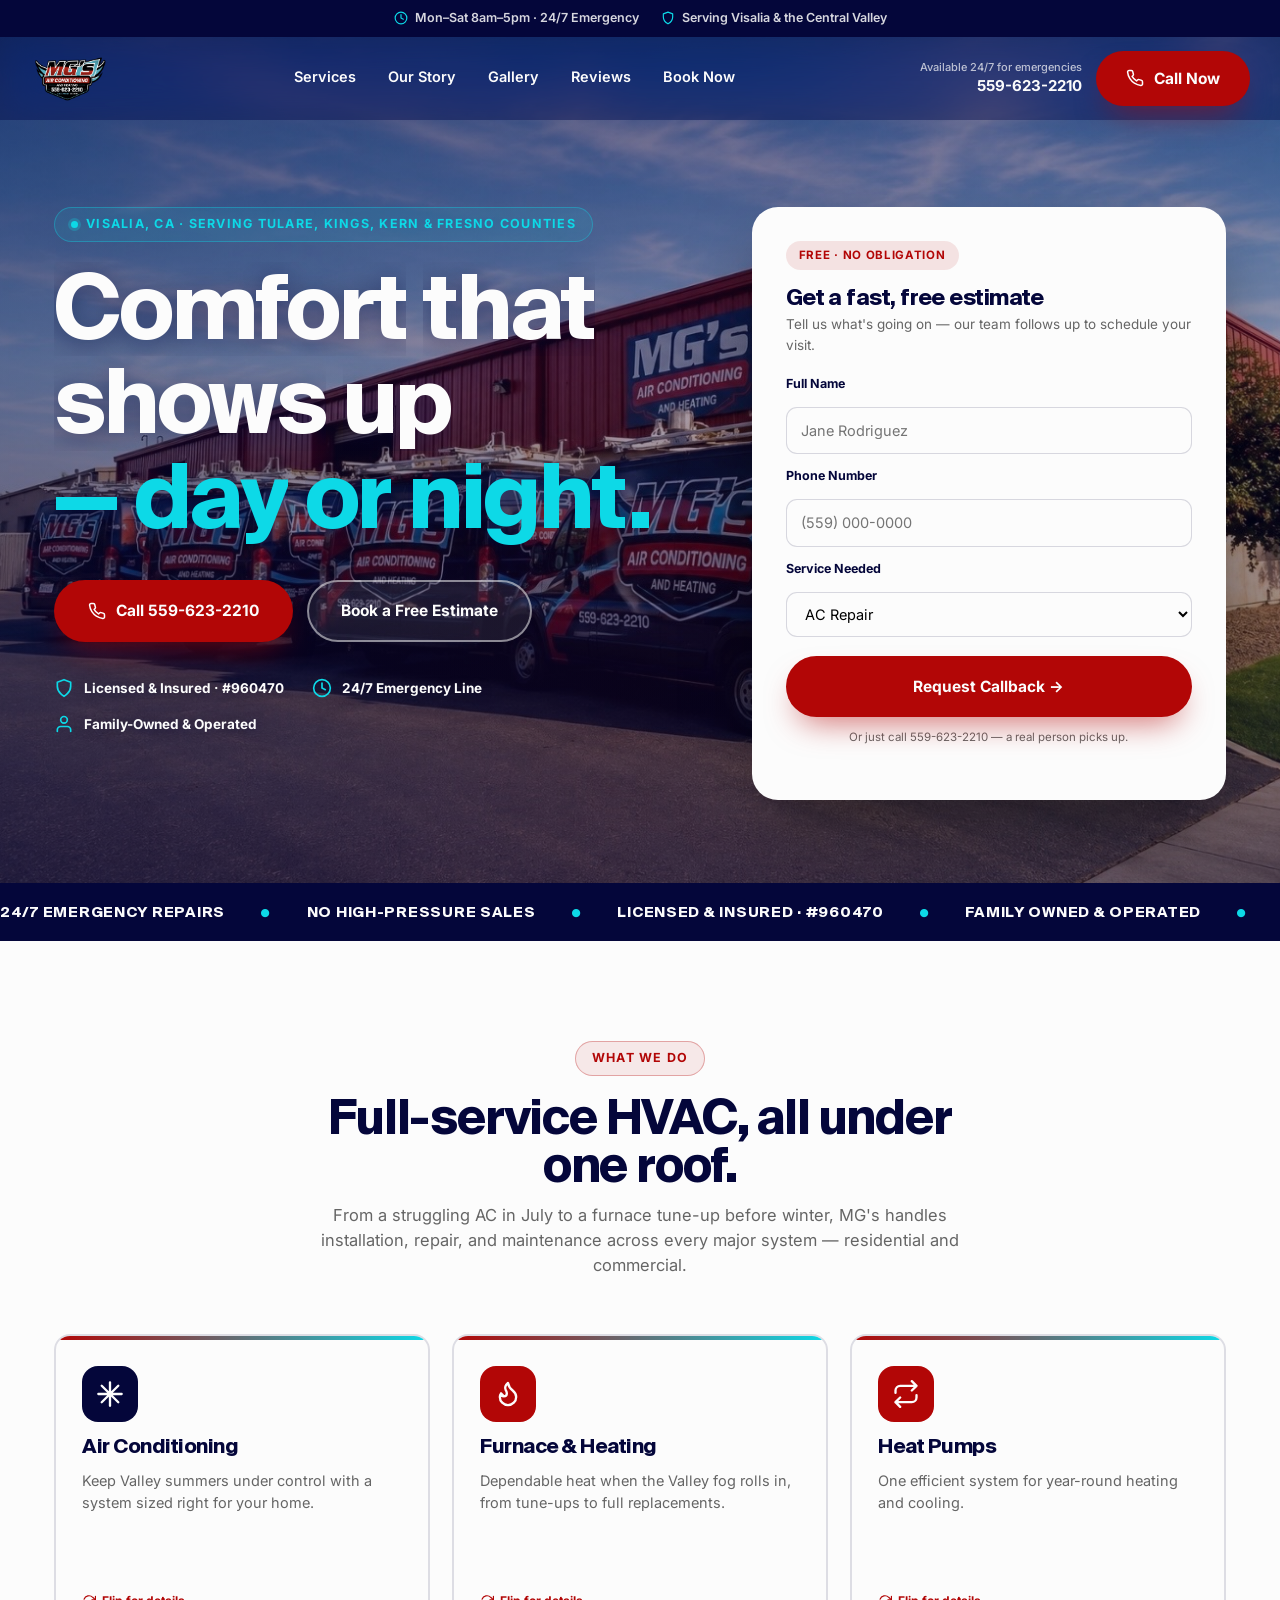
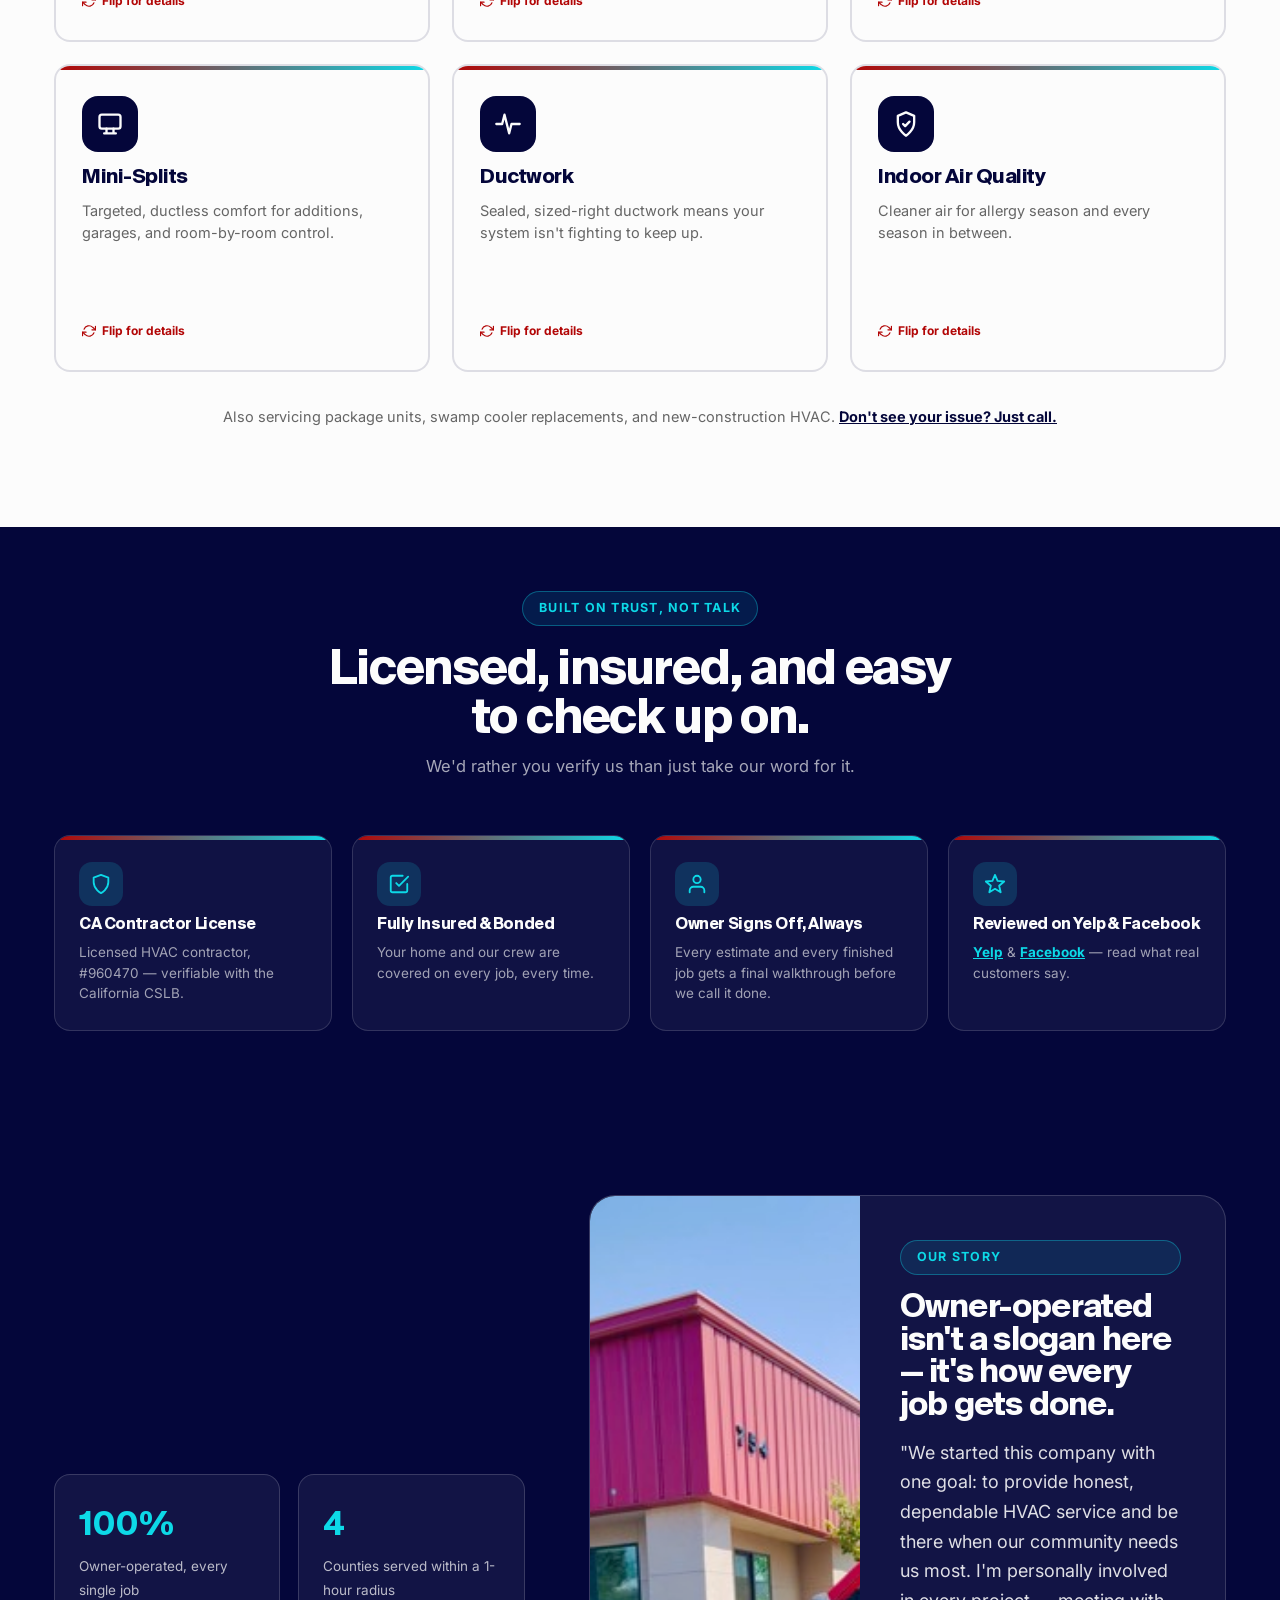
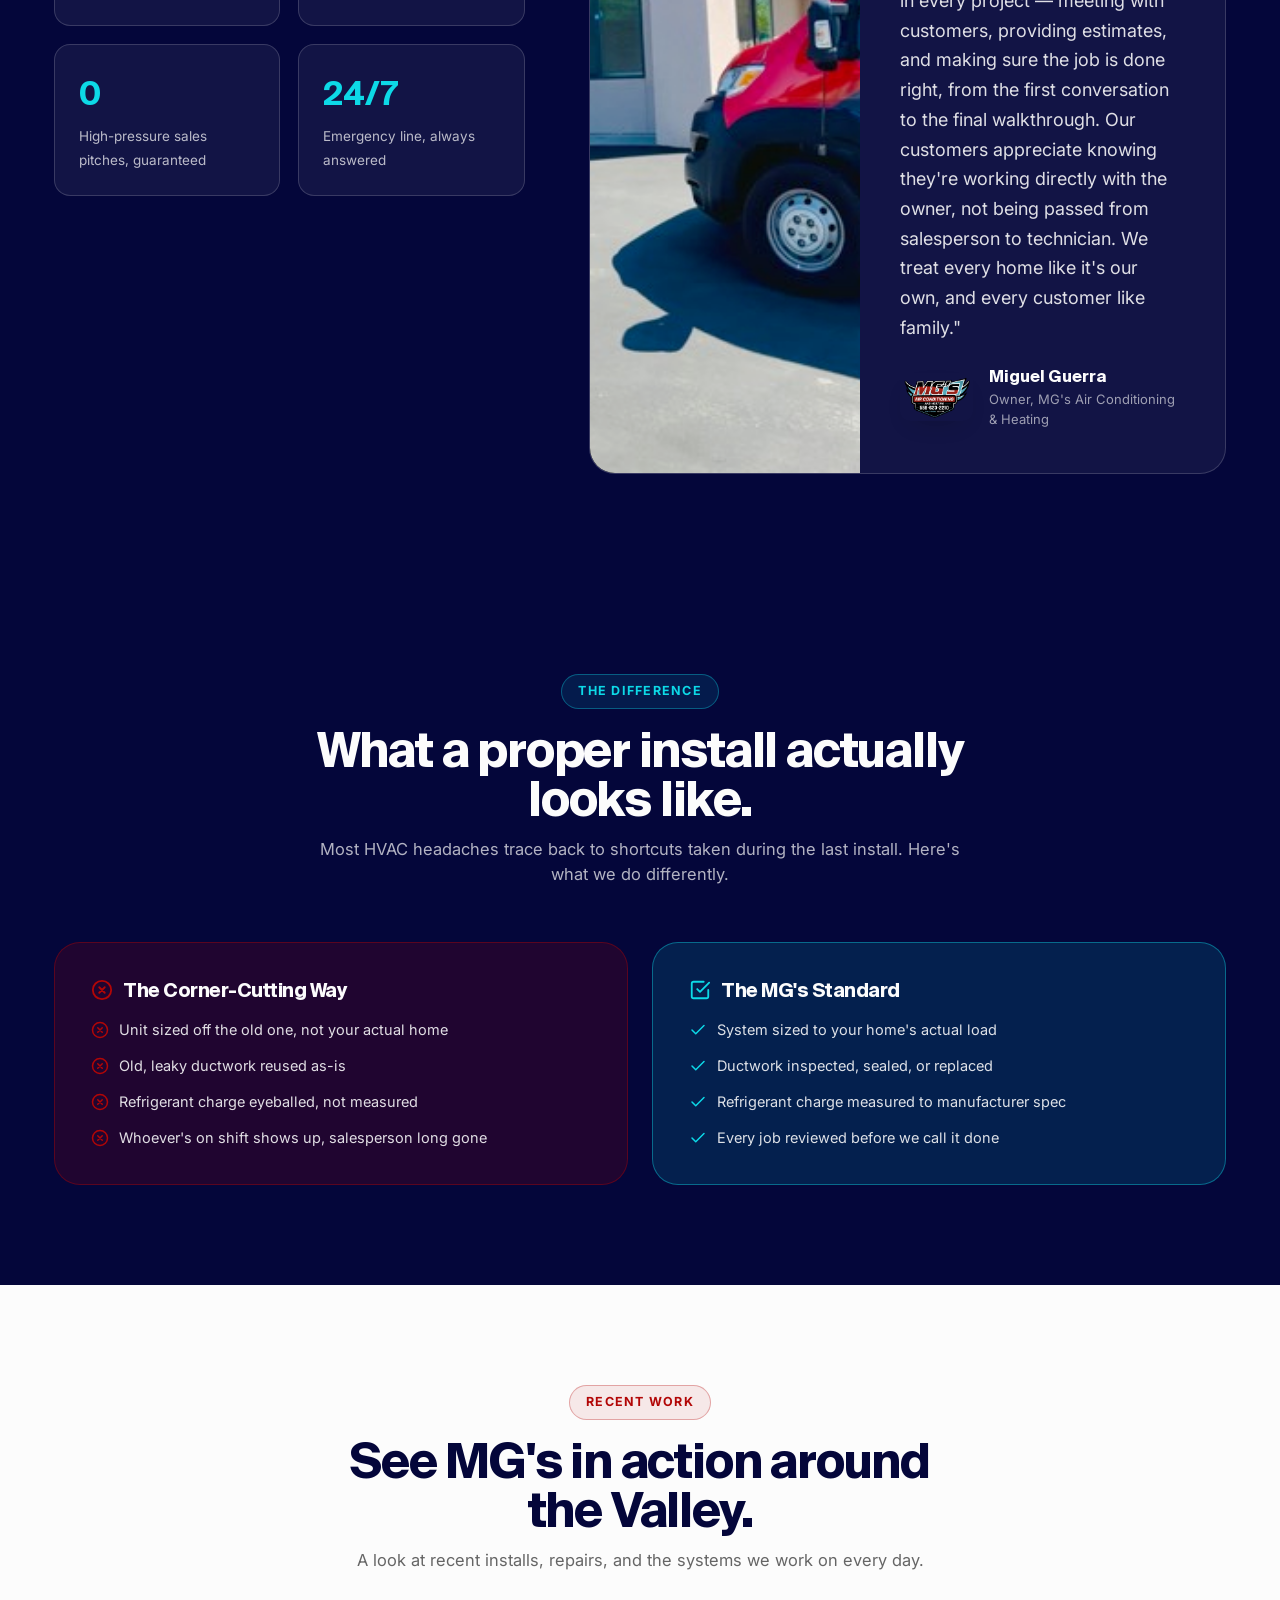
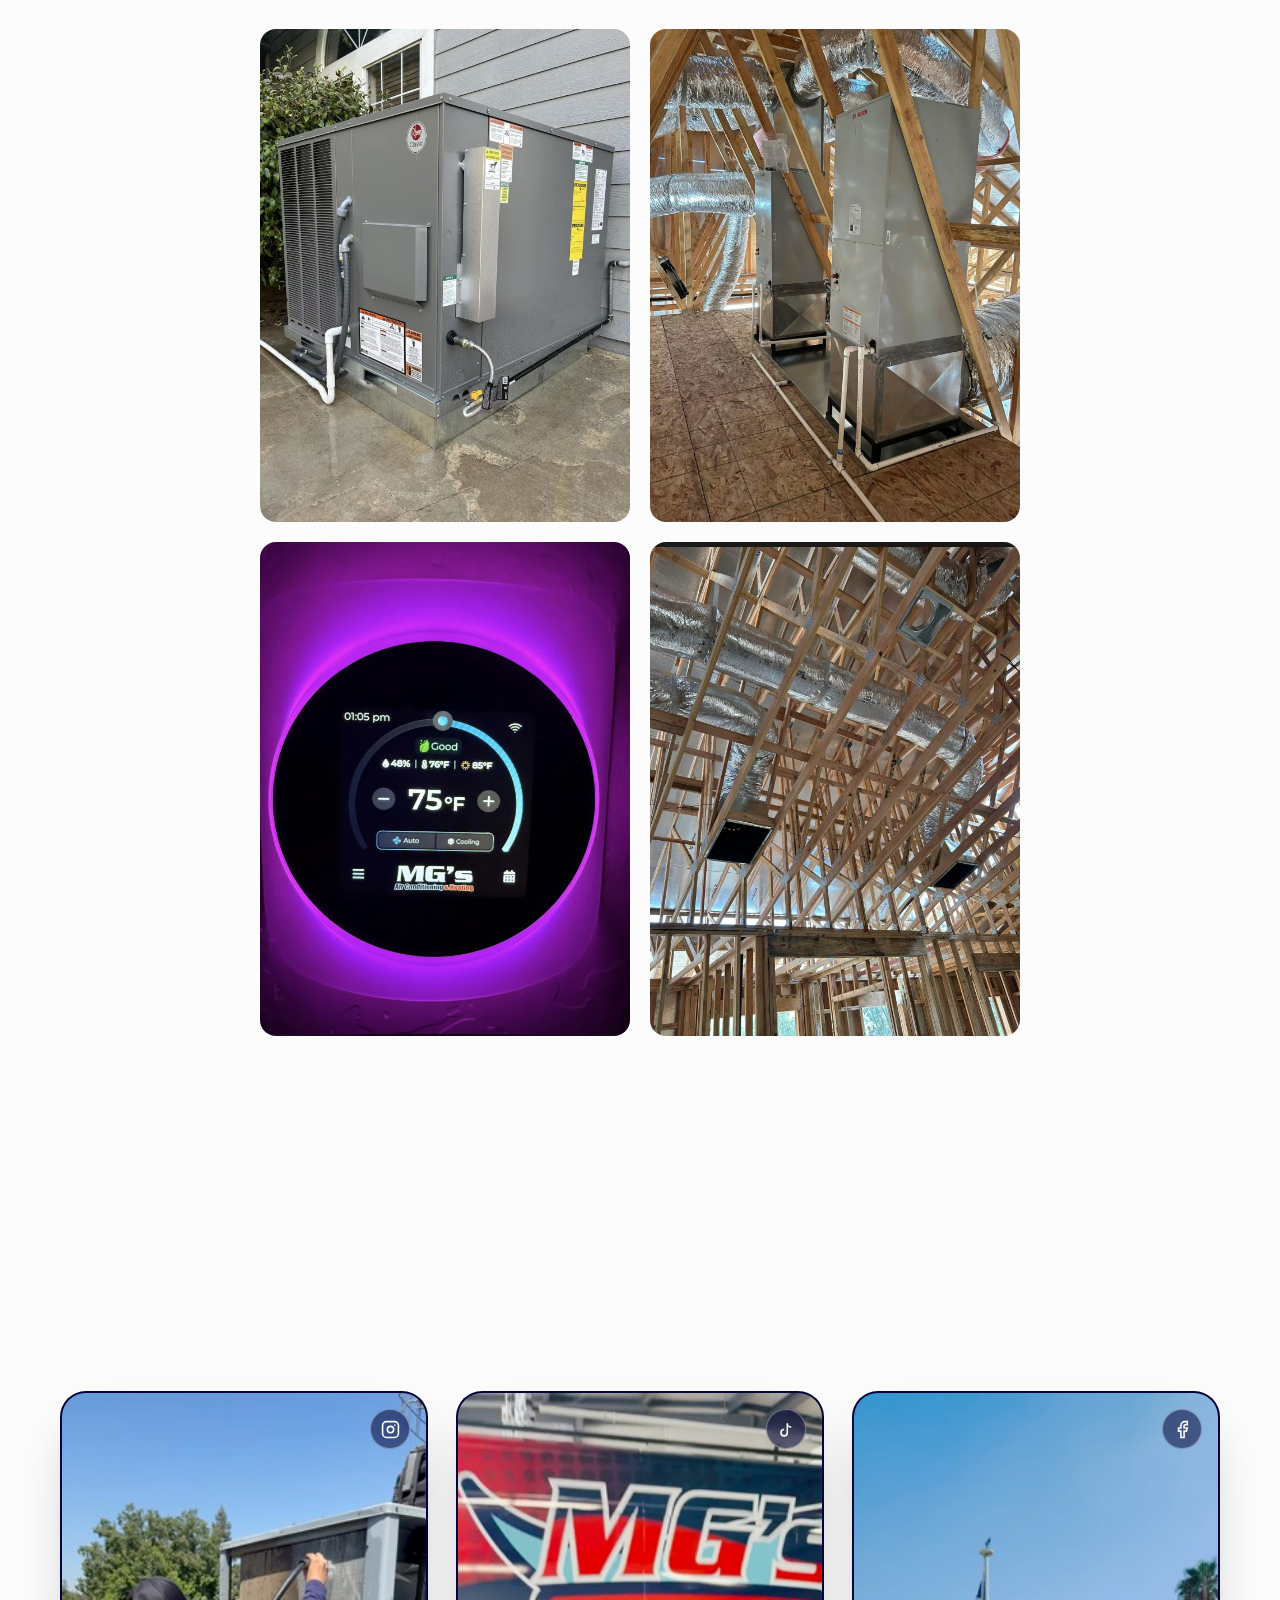
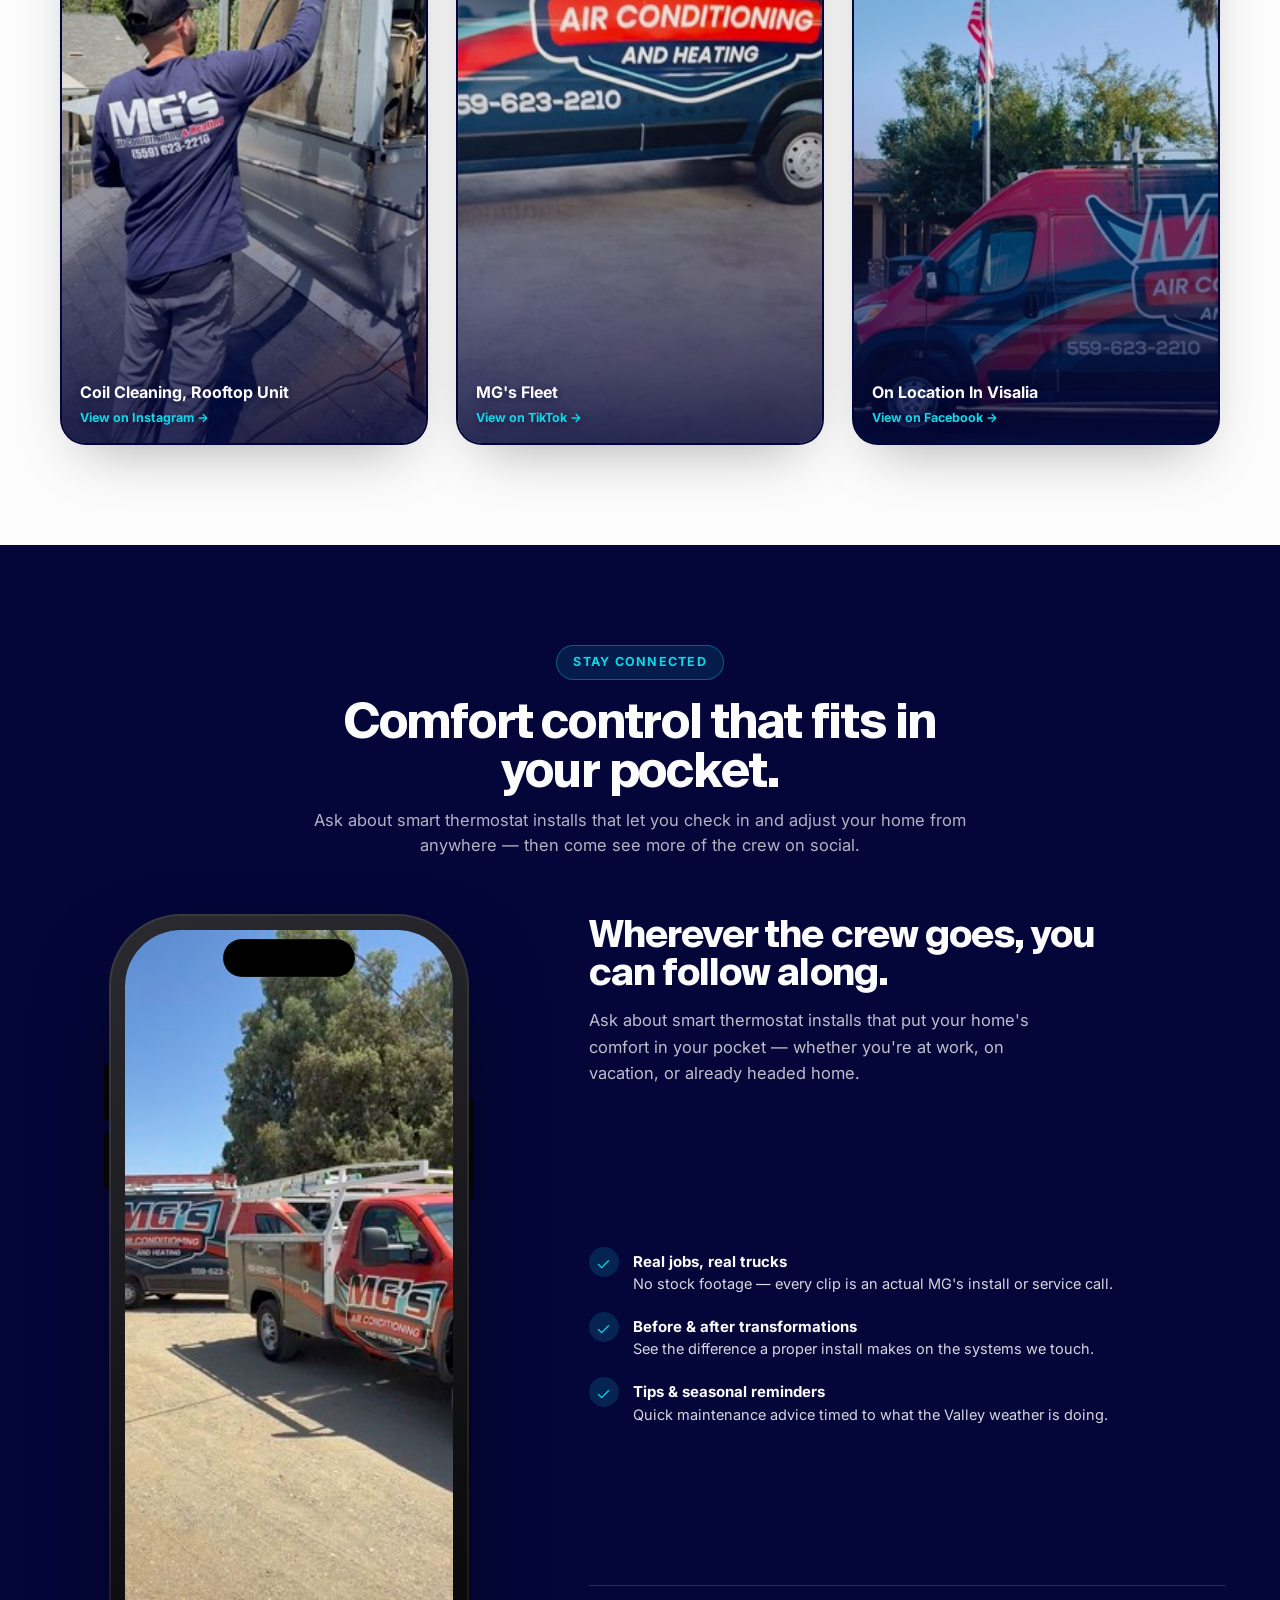
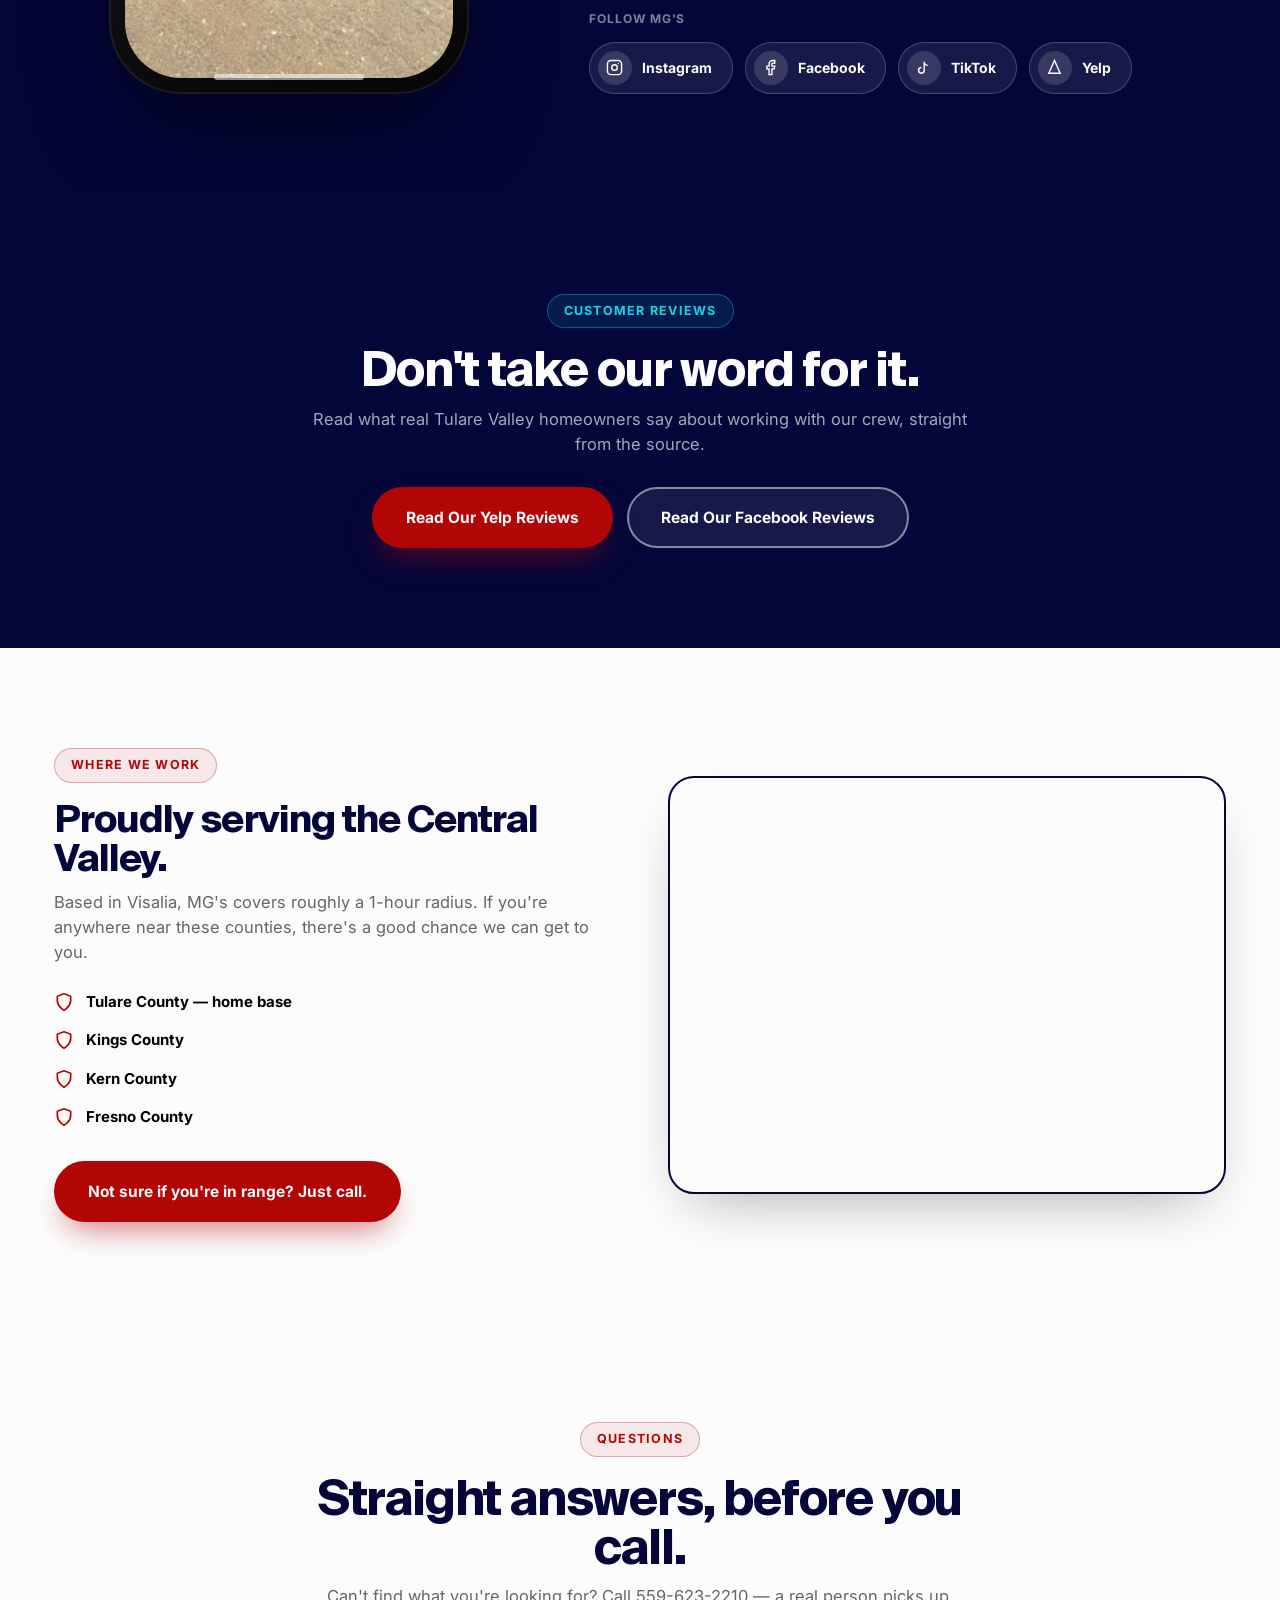
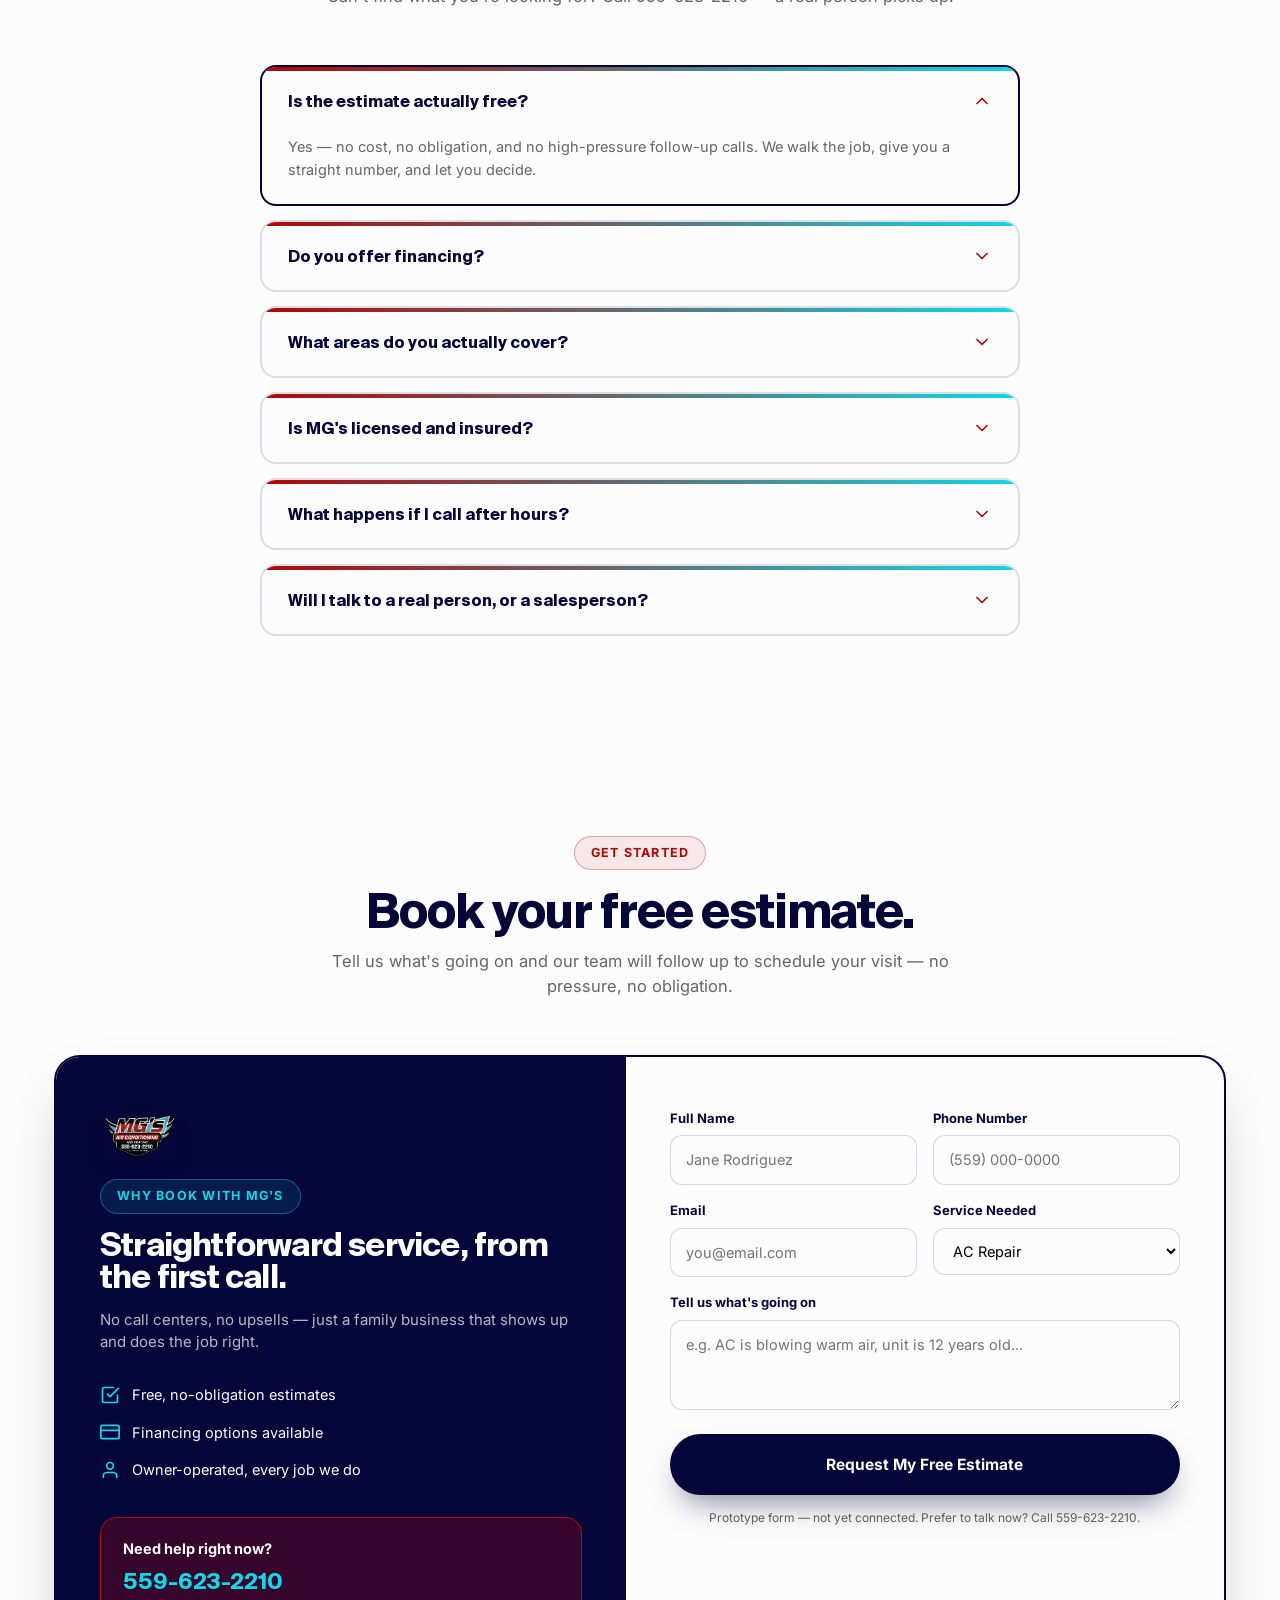
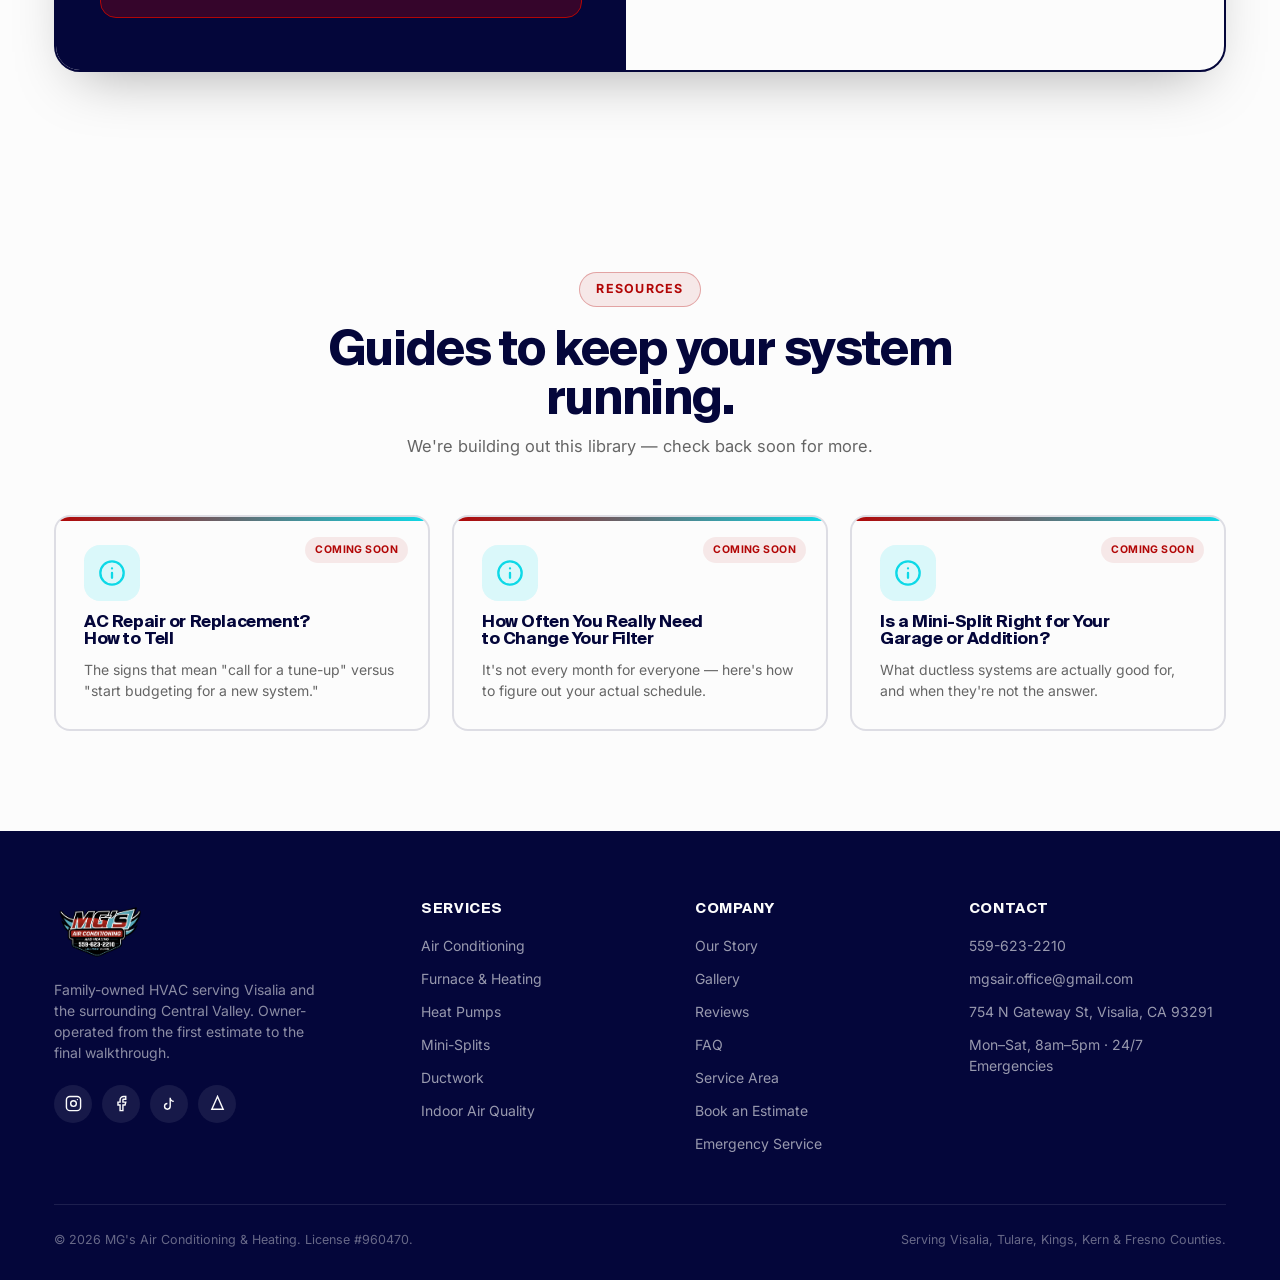
==== commit 25601b94: "Interactive mesh background, magic cursor, bigger story video, connect layout fix - Replace the blur" ====
--- a/index.html
+++ b/index.html
@@ -74,21 +74,30 @@
   }
 
   /* ============ BRAND AMBIENT BACKGROUND ============ */
-  /* Fixed backdrop of soft red/navy/cyan color washes that shows through every
-     section that doesn't paint its own solid background, so scrolling never
-     hits a flat white panel. */
+  /* Fixed color-mesh backdrop that shows through every section that doesn't
+     paint its own solid background. Four defined (not blurred) color pools
+     plus a diagonal linear wash; JS eases their positions toward the cursor
+     for a gradient that morphs as you move, instead of a static blur. */
   .brand-bg{
-    position:fixed; inset:0; z-index:-1; overflow:hidden; background:var(--off);
-  }
-  .brand-bg span{ position:absolute; border-radius:50%; filter:blur(70px) saturate(1.3); }
-  .brand-bg .b1{ width:560px; height:560px; background:var(--red); opacity:.48; top:-160px; left:-140px; }
-  .brand-bg .b2{ width:640px; height:640px; background:var(--cyan); opacity:.46; top:8%; right:-200px; }
-  .brand-bg .b3{ width:520px; height:520px; background:var(--navy); opacity:.32; top:42%; left:-180px; }
-  .brand-bg .b4{ width:600px; height:600px; background:var(--red); opacity:.44; bottom:-180px; right:6%; }
-  .brand-bg .b5{ width:480px; height:480px; background:var(--cyan); opacity:.44; bottom:2%; left:22%; }
+    position:fixed; inset:0; z-index:-1;
+    background:
+      radial-gradient(640px circle at var(--gx1,26%) var(--gy1,22%), rgba(178,6,6,.55), transparent 58%),
+      radial-gradient(720px circle at var(--gx2,82%) var(--gy2,24%), rgba(13,217,231,.5), transparent 60%),
+      radial-gradient(600px circle at var(--gx3,30%) var(--gy3,78%), rgba(4,6,58,.42), transparent 56%),
+      radial-gradient(640px circle at var(--gx4,78%) var(--gy4,86%), rgba(178,6,6,.4), transparent 58%),
+      linear-gradient(155deg, rgba(178,6,6,.10) 0%, rgba(13,217,231,.12) 50%, rgba(4,6,58,.09) 100%),
+      var(--off);
+  }
   @media (max-width: 720px){
-    .brand-bg span{ filter:blur(50px); }
-    .brand-bg .b1,.brand-bg .b2,.brand-bg .b3,.brand-bg .b4,.brand-bg .b5{ width:340px; height:340px; }
+    .brand-bg{
+      background:
+        radial-gradient(420px circle at var(--gx1,26%) var(--gy1,22%), rgba(178,6,6,.5), transparent 58%),
+        radial-gradient(460px circle at var(--gx2,82%) var(--gy2,24%), rgba(13,217,231,.46), transparent 60%),
+        radial-gradient(400px circle at var(--gx3,30%) var(--gy3,78%), rgba(4,6,58,.38), transparent 56%),
+        radial-gradient(420px circle at var(--gx4,78%) var(--gy4,86%), rgba(178,6,6,.36), transparent 58%),
+        linear-gradient(155deg, rgba(178,6,6,.10) 0%, rgba(13,217,231,.12) 50%, rgba(4,6,58,.09) 100%),
+        var(--off);
+    }
   }
 
   h1,h2,h3,h4{
@@ -275,6 +284,33 @@
     will-change:transform;
   }
   @media (prefers-reduced-motion: reduce){ .cursor-glow{ display:none; } }
+
+  /* ============ MAGIC CURSOR ============ */
+  /* A geometric dot that replaces the native pointer. mix-blend-mode:difference
+     automatically inverts it against whatever it's over (white on dark,
+     dark on light) with no per-element color logic needed. */
+  .has-magic-cursor, .has-magic-cursor *{ cursor:none; }
+  .magic-cursor{
+    position:fixed; top:0; left:0; z-index:9999;
+    width:16px; height:16px; border-radius:50%;
+    background:#fcfcfc; mix-blend-mode:difference;
+    pointer-events:none; opacity:0;
+    transform:translate(-50%,-50%);
+    transition:width .22s cubic-bezier(.2,.8,.2,1), height .22s cubic-bezier(.2,.8,.2,1),
+      opacity .3s ease, background .2s ease;
+    will-change:transform;
+  }
+  .magic-cursor::after{
+    content:""; position:absolute; inset:0; border-radius:50%;
+    border:1.5px solid #fcfcfc; transform:scale(1.9); opacity:.6;
+    transition:transform .25s cubic-bezier(.2,.8,.2,1), opacity .25s ease;
+  }
+  .magic-cursor.is-active{ width:44px; height:44px; background:transparent; }
+  .magic-cursor.is-active::after{ transform:scale(1.05); opacity:1; }
+  .magic-cursor.is-down{ width:12px; height:12px; }
+  @media (pointer: fine){
+    body.has-magic-cursor{ cursor:none; }
+  }
   /* Every navy section gets the hero's mouse-follow glow instead of a static
      blurred blob, so the color stays dynamic and doesn't sit flat on the dark
      background. The section's own content wrapper needs an explicit stacking
@@ -443,22 +479,18 @@
     background:rgba(252,252,252,0.06);
     border:1.5px solid rgba(252,252,252,0.16);
     border-radius:var(--radius-lg);
-    padding:44px;
-  }
-  .story-card h2{ color:#fcfcfc; font-size:clamp(24px,2.8vw,32px); margin:0; }
+    overflow:hidden;
+    display:grid; grid-template-columns:minmax(0,.85fr) minmax(0,1.15fr); align-items:stretch;
+  }
+  .story-card h2{ color:#fcfcfc; font-size:clamp(24px,2.8vw,32px); margin:14px 0 18px; }
   .story-card .quote{ font-size:18px; line-height:1.65; color:rgba(252,252,252,0.88); margin-bottom:22px; }
   .story-card .sign{ display:flex; align-items:center; gap:16px; font-family:"Suisse Intl"; font-weight:700; font-size:16px; }
   .story-card .sign img{ height:48px; width:auto; border-radius:10px; flex-shrink:0; box-shadow:var(--shadow-tight); }
   .story-card .sign span{ display:block; font-family:"Inter"; font-weight:400; font-size:13px; color:rgba(252,252,252,0.6); margin-top:2px; }
 
-  .story-card-top{ display:flex; align-items:center; gap:20px; margin-bottom:24px; }
-  .story-card-intro{ min-width:0; }
-  .story-card-intro .eyebrow{ margin-bottom:12px; }
-  .story-video{
-    position:relative; width:104px; flex-shrink:0; border-radius:var(--radius-md); overflow:hidden;
-    aspect-ratio:9/16; box-shadow:var(--shadow-tight); border:2px solid rgba(252,252,252,.16);
-  }
+  .story-video{ position:relative; min-height:100%; background:#000; }
   .story-video video{ position:absolute; inset:0; width:100%; height:100%; object-fit:cover; }
+  .story-card-body{ padding:44px 44px 44px 40px; display:flex; flex-direction:column; justify-content:center; min-width:0; }
 
   .story-stats{ display:grid; grid-template-columns:repeat(2,minmax(0,1fr)); gap:18px; }
   .stat-tile{ background:rgba(252,252,252,0.06); border:1.5px solid rgba(252,252,252,0.16); border-radius:var(--radius-md); padding:24px; transition:border-color .25s ease, background .25s ease; }
@@ -534,15 +566,23 @@
   .social-cta .section-head p{ color:rgba(252,252,252,.7); }
   .social-feature{
     position:relative; z-index:1; display:grid;
-    grid-template-columns:minmax(0,.7fr) minmax(0,1.3fr); gap:56px; align-items:center;
-  }
-  .phone-mock{ justify-self:center; width:min(360px, 100%); }
+    grid-template-columns:minmax(0,.85fr) minmax(0,1.15fr); gap:64px; align-items:stretch;
+  }
+  .phone-mock{ justify-self:center; align-self:center; width:min(360px, 100%); perspective:1000px; }
   /* CSS-only iPhone silhouette: dark bezel, Dynamic Island, side buttons,
-     home indicator — a real device frame rather than a generic phone icon. */
+     home indicator — a real device frame rather than a generic phone icon.
+     Tilts toward the cursor (JS) and lifts on hover for a bit of play. */
   .iphone-frame{
     position:relative; width:100%; aspect-ratio:9/19.5; border-radius:72px;
     background:linear-gradient(160deg,#2a2a30,#050507); padding:16px;
-    box-shadow:0 40px 90px -20px rgba(0,0,0,.65), inset 0 0 0 2px rgba(252,252,252,.08);
+    box-shadow:0 40px 90px -20px rgba(0,0,0,.65), inset 0 0 0 2px rgba(252,252,252,.08),
+      0 0 0 0 rgba(13,217,231,0);
+    transform-style:preserve-3d;
+    transition:transform .35s cubic-bezier(.2,.8,.2,1), box-shadow .35s ease;
+  }
+  .phone-mock:hover .iphone-frame{
+    box-shadow:0 46px 100px -20px rgba(0,0,0,.7), inset 0 0 0 2px rgba(252,252,252,.1),
+      0 0 0 10px rgba(13,217,231,.1);
   }
   .iphone-screen{ position:relative; width:100%; height:100%; border-radius:56px; overflow:hidden; background:#000; }
   .iphone-screen video{ position:absolute; inset:0; width:100%; height:100%; object-fit:cover; display:block; }
@@ -559,8 +599,25 @@
   .iphone-btn.power{ right:-5px; top:185px; width:5px; height:100px; border-radius:0 4px 4px 0; }
   .iphone-btn.vol-up{ left:-5px; top:150px; width:5px; height:56px; border-radius:4px 0 0 4px; }
   .iphone-btn.vol-down{ left:-5px; top:219px; width:5px; height:56px; border-radius:4px 0 0 4px; }
-  .social-copy h3{ color:#fcfcfc; font-size:clamp(24px,3vw,30px); margin-bottom:14px; }
-  .social-copy > p{ color:rgba(252,252,252,.75); font-size:15.5px; margin-bottom:26px; max-width:480px; }
+  .social-copy{
+    display:flex; flex-direction:column; justify-content:space-between; gap:28px; min-width:0;
+  }
+  .social-copy h3{ color:#fcfcfc; font-size:clamp(28px,3.6vw,38px); margin-bottom:16px; max-width:520px; }
+  .social-copy-lead > p{ color:rgba(252,252,252,.75); font-size:16.5px; line-height:1.6; max-width:480px; }
+  .connect-points{ display:flex; flex-direction:column; gap:16px; }
+  .connect-points div{ display:flex; align-items:flex-start; gap:14px; }
+  .connect-points .pt-icon{
+    width:30px; height:30px; border-radius:50%; flex-shrink:0; margin-top:1px;
+    background:rgba(13,217,231,.14); display:flex; align-items:center; justify-content:center;
+  }
+  .connect-points svg{ width:15px; height:15px; color:var(--cyan); }
+  .connect-points span{ font-size:14.5px; color:rgba(252,252,252,.85); padding-top:5px; }
+  .connect-points strong{ display:block; color:#fcfcfc; font-size:15px; font-weight:700; }
+  .social-links-block{ border-top:1.5px solid rgba(252,252,252,.14); padding-top:24px; }
+  .social-links-label{
+    font-size:12px; font-weight:700; letter-spacing:.08em; text-transform:uppercase;
+    color:rgba(252,252,252,.5); margin-bottom:14px;
+  }
   .social-links{ display:flex; flex-wrap:wrap; gap:12px; }
   .social-btn{
     display:inline-flex; align-items:center; gap:10px; padding:8px 20px 8px 8px;
@@ -723,9 +780,9 @@
     .footer-grid{ grid-template-columns:1fr; gap:34px; }
     .booking-side, .booking-form{ padding:36px 26px; }
     section{ padding:64px 0; }
-    .story-card{ padding:30px; }
-    .story-card-top{ flex-direction:column; align-items:flex-start; }
-    .story-video{ width:88px; }
+    .story-card{ grid-template-columns:1fr; }
+    .story-video{ min-height:0; aspect-ratio:16/10; }
+    .story-card-body{ padding:30px; }
     .gallery-grid{ grid-template-columns:1fr; max-width:340px; }
     .motion-grid{ grid-template-columns:1fr; max-width:300px; gap:22px; }
     .cert-grid{ grid-template-columns:1fr; }
@@ -739,9 +796,7 @@
 </head>
 <body>
 
-<div class="brand-bg" aria-hidden="true">
-  <span class="b1"></span><span class="b2"></span><span class="b3"></span><span class="b4"></span><span class="b5"></span>
-</div>
+<div class="brand-bg" aria-hidden="true"></div>
 
 <!-- ============ UTILITY BAR ============ -->
 <div class="utility-bar">
@@ -1049,23 +1104,21 @@
     </div>
 
     <div class="story-card reveal d1">
-      <div class="story-card-top">
-        <div class="story-video">
-          <video muted loop playsinline autoplay preload="metadata" poster="assets/images/motion-shopfront-poster.jpg">
-            <source src="assets/videos-web/motion-shopfront.mp4" type="video/mp4">
-          </video>
+      <div class="story-video">
+        <video muted loop playsinline autoplay preload="metadata" poster="assets/images/motion-shopfront-poster.jpg">
+          <source src="assets/videos-web/motion-shopfront.mp4" type="video/mp4">
+        </video>
+      </div>
+      <div class="story-card-body">
+        <div class="eyebrow on-dark">Our Story</div>
+        <h2>Owner-operated isn't a slogan here &mdash; it's how every job gets done.</h2>
+        <p class="quote">
+          "We started this company with one goal: to provide honest, dependable HVAC service and be there when our community needs us most. I'm personally involved in every project &mdash; meeting with customers, providing estimates, and making sure the job is done right, from the first conversation to the final walkthrough. Our customers appreciate knowing they're working directly with the owner, not being passed from salesperson to technician. We treat every home like it's our own, and every customer like family."
+        </p>
+        <div class="sign">
+          <img src="assets/images/logo-mark.png" alt="MG's Air Conditioning & Heating" />
+          <div>Miguel Guerra<span>Owner, MG's Air Conditioning &amp; Heating</span></div>
         </div>
-        <div class="story-card-intro">
-          <div class="eyebrow on-dark">Our Story</div>
-          <h2>Owner-operated isn't a slogan here &mdash; it's how every job gets done.</h2>
-        </div>
-      </div>
-      <p class="quote">
-        "We started this company with one goal: to provide honest, dependable HVAC service and be there when our community needs us most. I'm personally involved in every project &mdash; meeting with customers, providing estimates, and making sure the job is done right, from the first conversation to the final walkthrough. Our customers appreciate knowing they're working directly with the owner, not being passed from salesperson to technician. We treat every home like it's our own, and every customer like family."
-      </p>
-      <div class="sign">
-        <img src="assets/images/logo-mark.png" alt="MG's Air Conditioning & Heating" />
-        <div>Miguel Guerra<span>Owner, MG's Air Conditioning &amp; Heating</span></div>
       </div>
     </div>
   </div>
@@ -1179,13 +1232,23 @@
         </div>
       </div>
       <div class="social-copy">
-        <h3>Wherever the crew goes, you can follow along.</h3>
-        <p>Ask about smart thermostat installs that put your home's comfort in your pocket &mdash; whether you're at work, on vacation, or already headed home. Then follow the crew on social for a real look at the trucks, the jobs, and the day-to-day.</p>
-        <div class="social-links">
-          <a href="https://www.instagram.com/mgs_air_conditioning_" target="_blank" rel="noopener" class="social-btn"><span class="icon"><svg viewBox="0 0 24 24" fill="none" stroke="#fcfcfc" stroke-width="2"><rect x="2" y="2" width="20" height="20" rx="5"/><circle cx="12" cy="12" r="4"/><circle cx="17.5" cy="6.5" r="1" fill="#fcfcfc" stroke="none"/></svg></span>Instagram</a>
-          <a href="https://www.facebook.com/mgsair/" target="_blank" rel="noopener" class="social-btn"><span class="icon"><svg viewBox="0 0 24 24" fill="none" stroke="#fcfcfc" stroke-width="2"><path d="M18 2h-3a5 5 0 0 0-5 5v3H7v4h3v8h4v-8h3l1-4h-4V7a1 1 0 0 1 1-1h3z"/></svg></span>Facebook</a>
-          <a href="https://www.tiktok.com/@mgsairconditioning" target="_blank" rel="noopener" class="social-btn"><span class="icon"><svg viewBox="0 0 24 24" fill="none" stroke="#fcfcfc" stroke-width="2"><path d="M9 12a4 4 0 1 0 4 4V4a5 5 0 0 0 5 5"/></svg></span>TikTok</a>
-          <a href="https://www.yelp.com/biz/mgs-air-conditioning-and-heating-visalia" target="_blank" rel="noopener" class="social-btn"><span class="icon"><svg viewBox="0 0 24 24" fill="none" stroke="#fcfcfc" stroke-width="2"><path d="M12 2 4 20h16z"/></svg></span>Yelp</a>
+        <div class="social-copy-lead">
+          <h3>Wherever the crew goes, you can follow along.</h3>
+          <p>Ask about smart thermostat installs that put your home's comfort in your pocket &mdash; whether you're at work, on vacation, or already headed home.</p>
+        </div>
+        <div class="connect-points">
+          <div><span class="pt-icon"><svg viewBox="0 0 24 24" fill="none" stroke="currentColor" stroke-width="2" stroke-linecap="round" stroke-linejoin="round"><path d="M20 6 9 17l-5-5"/></svg></span><span><strong>Real jobs, real trucks</strong>No stock footage &mdash; every clip is an actual MG's install or service call.</span></div>
+          <div><span class="pt-icon"><svg viewBox="0 0 24 24" fill="none" stroke="currentColor" stroke-width="2" stroke-linecap="round" stroke-linejoin="round"><path d="M20 6 9 17l-5-5"/></svg></span><span><strong>Before &amp; after transformations</strong>See the difference a proper install makes on the systems we touch.</span></div>
+          <div><span class="pt-icon"><svg viewBox="0 0 24 24" fill="none" stroke="currentColor" stroke-width="2" stroke-linecap="round" stroke-linejoin="round"><path d="M20 6 9 17l-5-5"/></svg></span><span><strong>Tips &amp; seasonal reminders</strong>Quick maintenance advice timed to what the Valley weather is doing.</span></div>
+        </div>
+        <div class="social-links-block">
+          <div class="social-links-label">Follow MG's</div>
+          <div class="social-links">
+            <a href="https://www.instagram.com/mgs_air_conditioning_" target="_blank" rel="noopener" class="social-btn"><span class="icon"><svg viewBox="0 0 24 24" fill="none" stroke="#fcfcfc" stroke-width="2"><rect x="2" y="2" width="20" height="20" rx="5"/><circle cx="12" cy="12" r="4"/><circle cx="17.5" cy="6.5" r="1" fill="#fcfcfc" stroke="none"/></svg></span>Instagram</a>
+            <a href="https://www.facebook.com/mgsair/" target="_blank" rel="noopener" class="social-btn"><span class="icon"><svg viewBox="0 0 24 24" fill="none" stroke="#fcfcfc" stroke-width="2"><path d="M18 2h-3a5 5 0 0 0-5 5v3H7v4h3v8h4v-8h3l1-4h-4V7a1 1 0 0 1 1-1h3z"/></svg></span>Facebook</a>
+            <a href="https://www.tiktok.com/@mgsairconditioning" target="_blank" rel="noopener" class="social-btn"><span class="icon"><svg viewBox="0 0 24 24" fill="none" stroke="#fcfcfc" stroke-width="2"><path d="M9 12a4 4 0 1 0 4 4V4a5 5 0 0 0 5 5"/></svg></span>TikTok</a>
+            <a href="https://www.yelp.com/biz/mgs-air-conditioning-and-heating-visalia" target="_blank" rel="noopener" class="social-btn"><span class="icon"><svg viewBox="0 0 24 24" fill="none" stroke="#fcfcfc" stroke-width="2"><path d="M12 2 4 20h16z"/></svg></span>Yelp</a>
+          </div>
         </div>
       </div>
     </div>
@@ -1471,6 +1534,79 @@
     els.forEach(function(el){ el.classList.add('is-visible'); });
   }
 
+  // Magic cursor: a small dot that replaces the native pointer, inverting
+  // color via mix-blend-mode against whatever it's over, and swelling into
+  // a ring over anything clickable. Skipped entirely on touch.
+  if (window.matchMedia('(pointer: fine)').matches) {
+    var magicCursor = document.createElement('div');
+    magicCursor.className = 'magic-cursor';
+    document.body.appendChild(magicCursor);
+    document.body.classList.add('has-magic-cursor');
+    var interactiveSel = 'a, button, input, select, textarea, summary, label, [tabindex], .btn, .service-card, .motion-card, .social-btn, .gallery-grid a, .cert-card, .resource-card';
+    window.addEventListener('mousemove', function(e){
+      magicCursor.style.transform = 'translate(' + e.clientX + 'px,' + e.clientY + 'px) translate(-50%,-50%)';
+      magicCursor.style.opacity = '1';
+    }, {passive:true});
+    document.addEventListener('mouseleave', function(){ magicCursor.style.opacity = '0'; });
+    document.addEventListener('mouseover', function(e){
+      if (e.target.closest(interactiveSel)) magicCursor.classList.add('is-active');
+    });
+    document.addEventListener('mouseout', function(e){
+      if (e.target.closest(interactiveSel)) magicCursor.classList.remove('is-active');
+    });
+    document.addEventListener('mousedown', function(){ magicCursor.classList.add('is-down'); });
+    document.addEventListener('mouseup', function(){ magicCursor.classList.remove('is-down'); });
+  }
+
+  // Stay Connected phone: tilts toward the cursor in 3D while hovered,
+  // easing back flat on mouseleave.
+  if (window.matchMedia('(pointer: fine)').matches) {
+    document.querySelectorAll('.phone-mock').forEach(function(mock){
+      var frame = mock.querySelector('.iphone-frame');
+      if (!frame) return;
+      mock.addEventListener('mousemove', function(e){
+        var r = mock.getBoundingClientRect();
+        var px = (e.clientX - r.left) / r.width - 0.5;
+        var py = (e.clientY - r.top) / r.height - 0.5;
+        frame.style.transform = 'rotateY(' + (px * 16) + 'deg) rotateX(' + (py * -16) + 'deg) translateZ(6px)';
+      });
+      mock.addEventListener('mouseleave', function(){ frame.style.transform = ''; });
+    });
+  }
+
+  // Morphs the brand-bg color mesh toward the cursor: each of the 4 pools
+  // eases at a different rate/direction so the whole gradient feels alive
+  // rather than snapping straight to the pointer.
+  var brandBg = document.querySelector('.brand-bg');
+  if (brandBg && window.matchMedia('(pointer: fine)').matches && !window.matchMedia('(prefers-reduced-motion: reduce)').matches) {
+    var mx = 50, my = 50, cx = 50, cy = 50, meshRaf = null;
+    function applyMesh(){
+      brandBg.style.setProperty('--gx1', (18 + cx * 0.45) + '%');
+      brandBg.style.setProperty('--gy1', (12 + cy * 0.35) + '%');
+      brandBg.style.setProperty('--gx2', (92 - cx * 0.4) + '%');
+      brandBg.style.setProperty('--gy2', (14 + cy * 0.3) + '%');
+      brandBg.style.setProperty('--gx3', (22 + cx * 0.3) + '%');
+      brandBg.style.setProperty('--gy3', (86 - cy * 0.25) + '%');
+      brandBg.style.setProperty('--gx4', (86 - cx * 0.28) + '%');
+      brandBg.style.setProperty('--gy4', (92 - cy * 0.2) + '%');
+    }
+    function meshLoop(){
+      cx += (mx - cx) * 0.055;
+      cy += (my - cy) * 0.055;
+      applyMesh();
+      if (Math.abs(mx - cx) > 0.05 || Math.abs(my - cy) > 0.05) {
+        meshRaf = requestAnimationFrame(meshLoop);
+      } else {
+        meshRaf = null;
+      }
+    }
+    window.addEventListener('mousemove', function(e){
+      mx = (e.clientX / window.innerWidth) * 100;
+      my = (e.clientY / window.innerHeight) * 100;
+      if (!meshRaf) meshRaf = requestAnimationFrame(meshLoop);
+    }, {passive:true});
+  }
+
   // Cursor glow that follows the mouse over the hero and every navy section
   // (skipped on touch devices, where there's no real cursor to follow).
   if (window.matchMedia('(pointer: fine)').matches) {
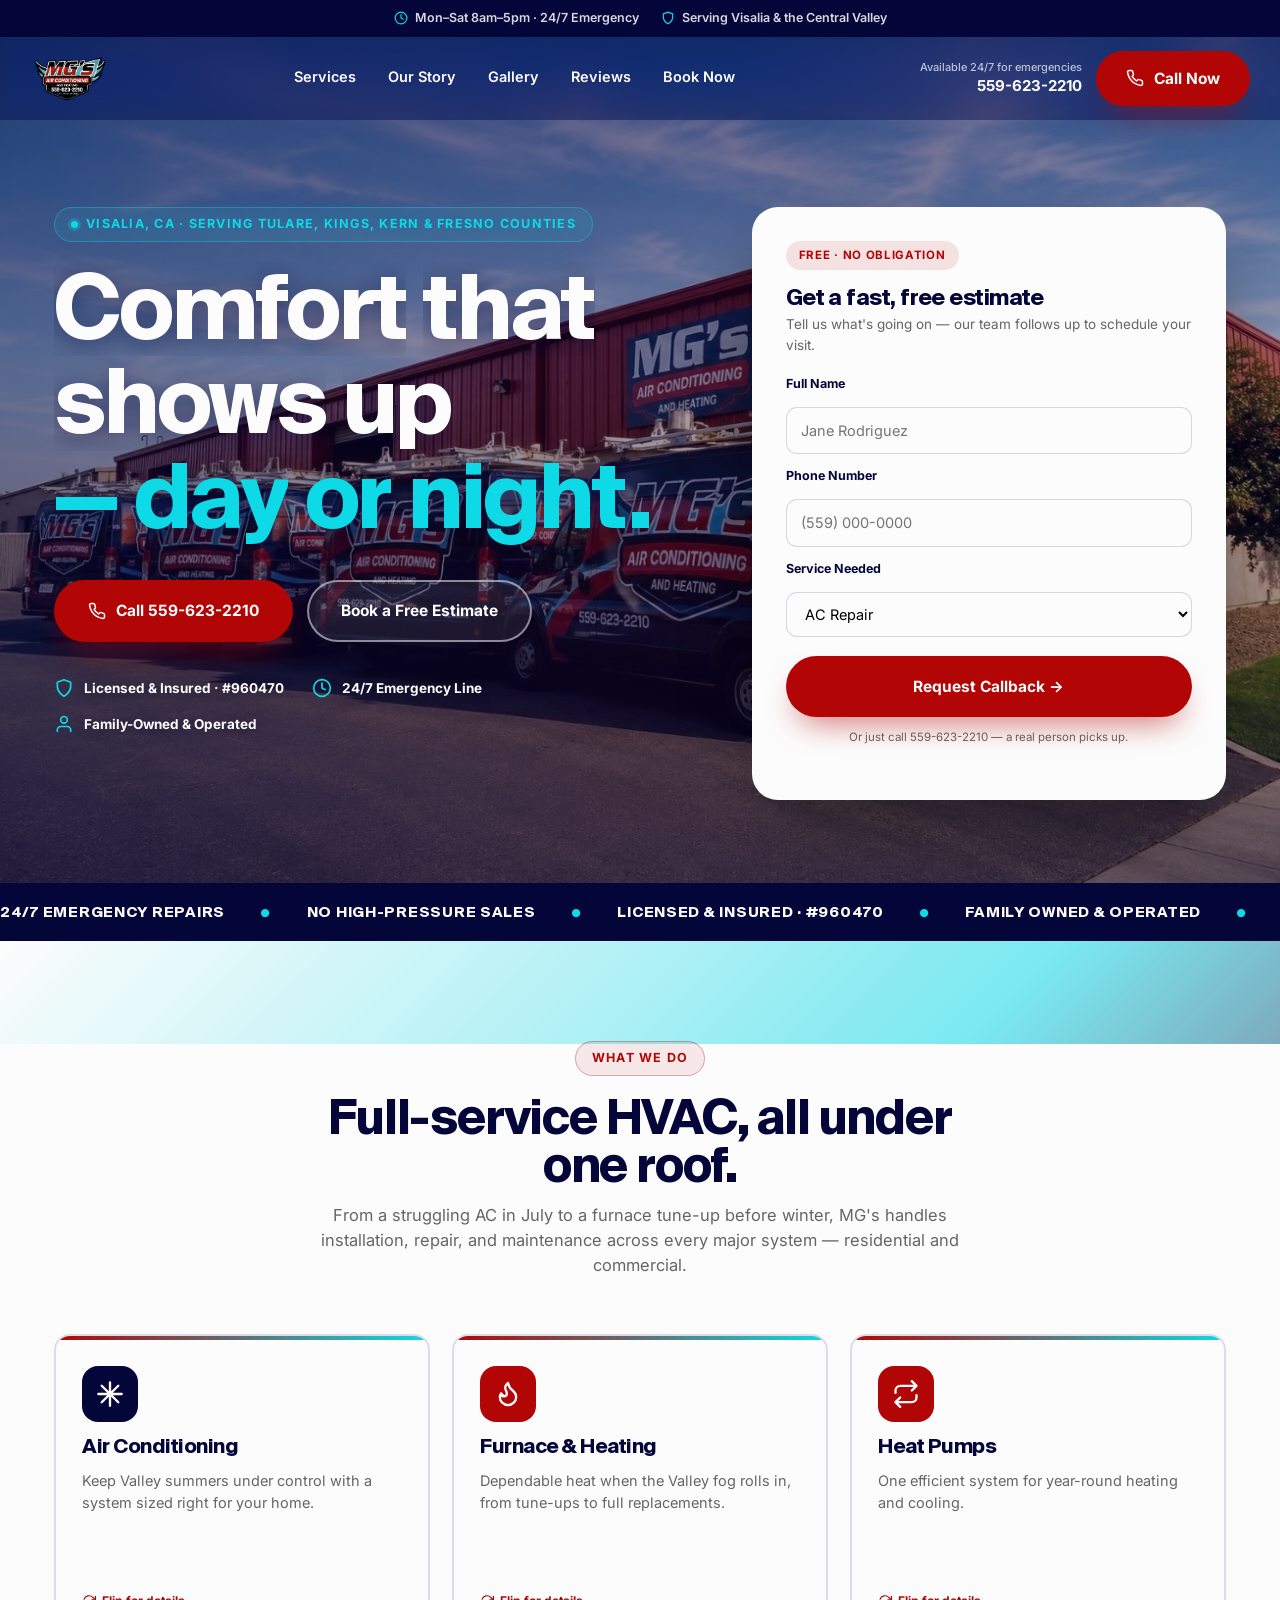
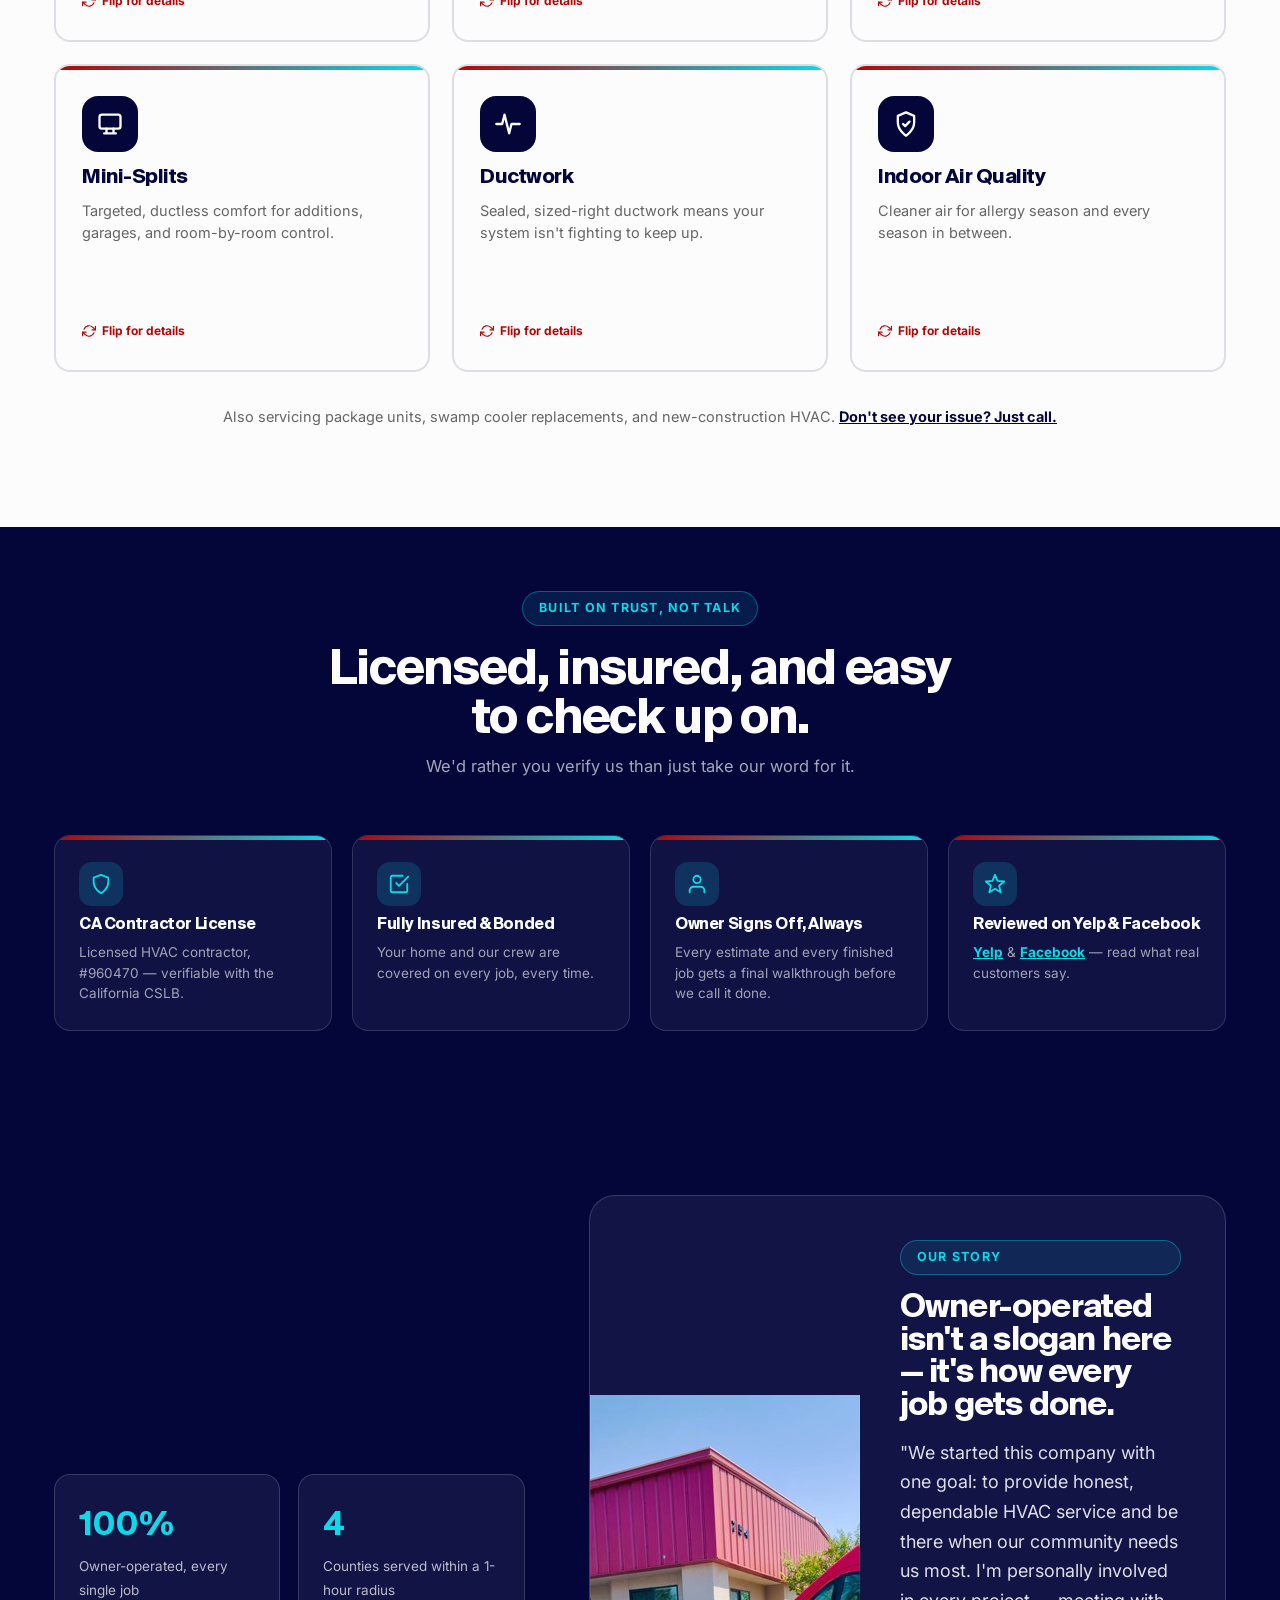
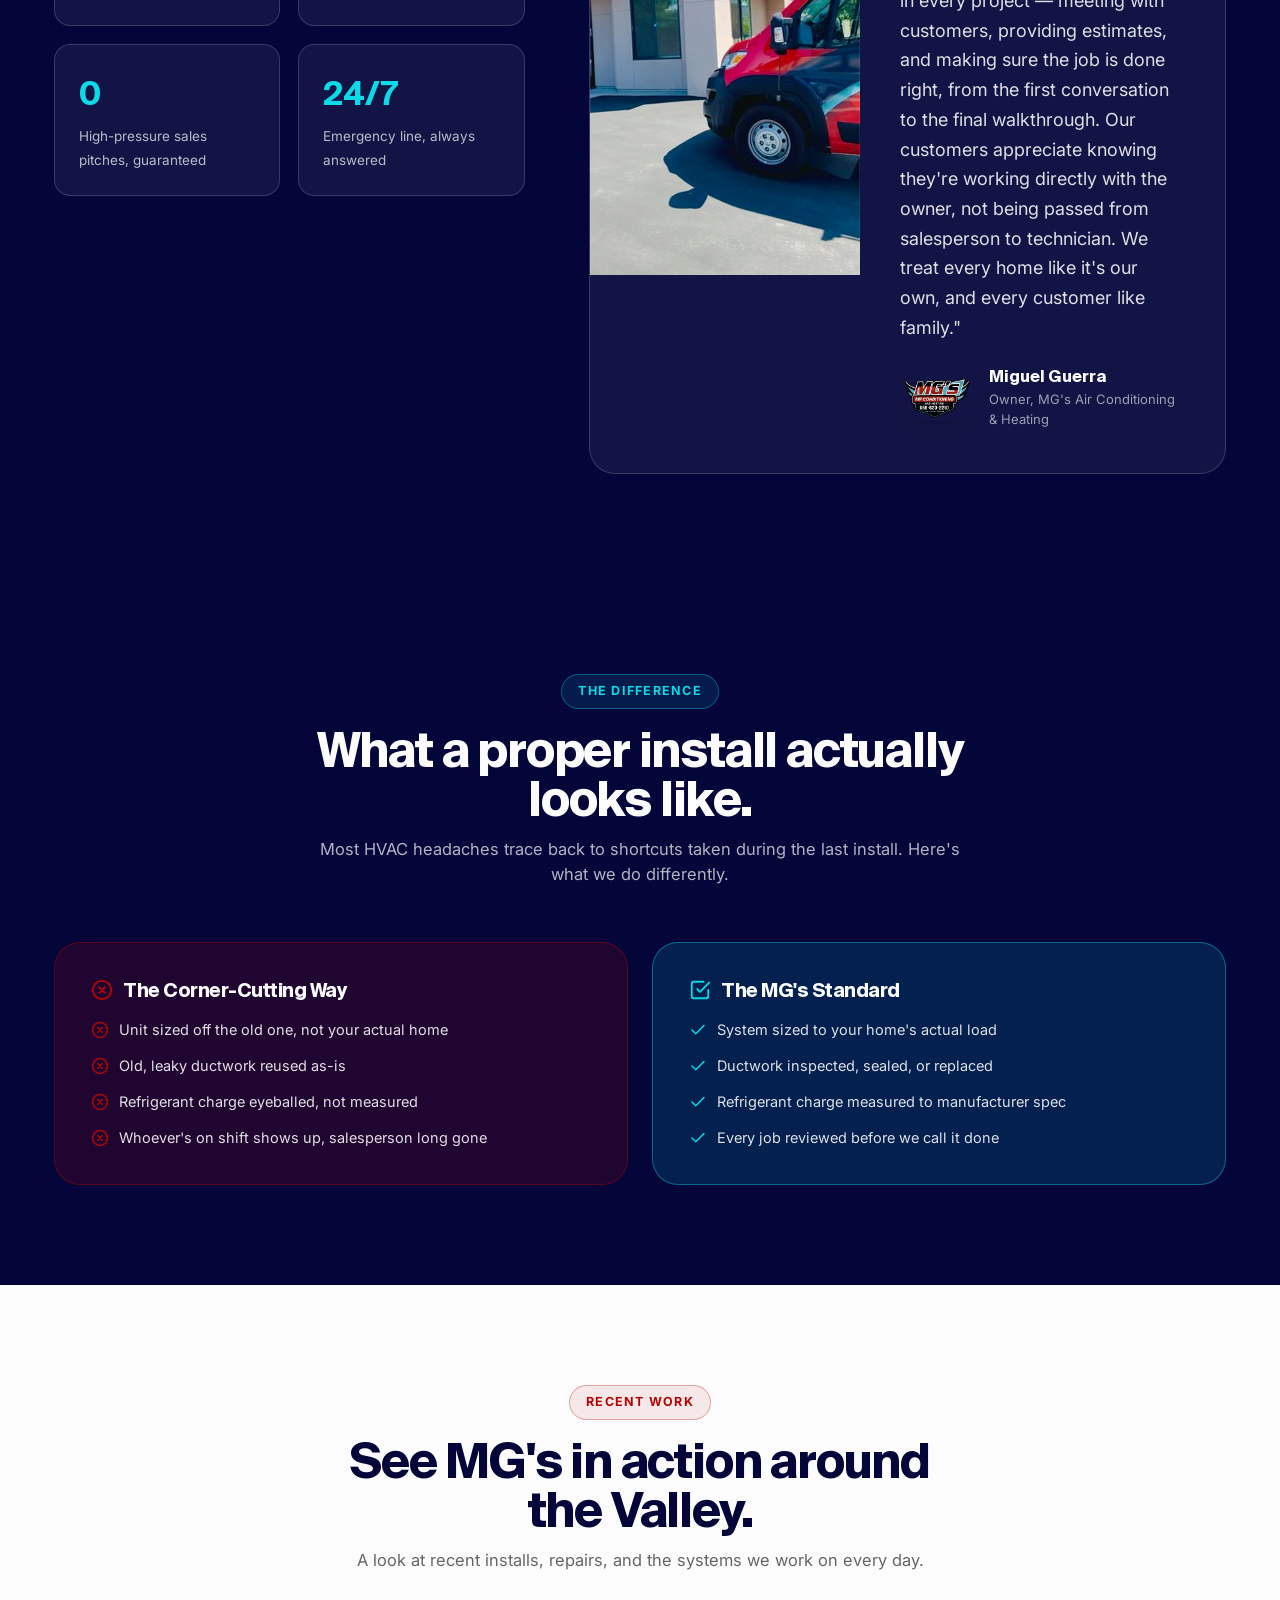
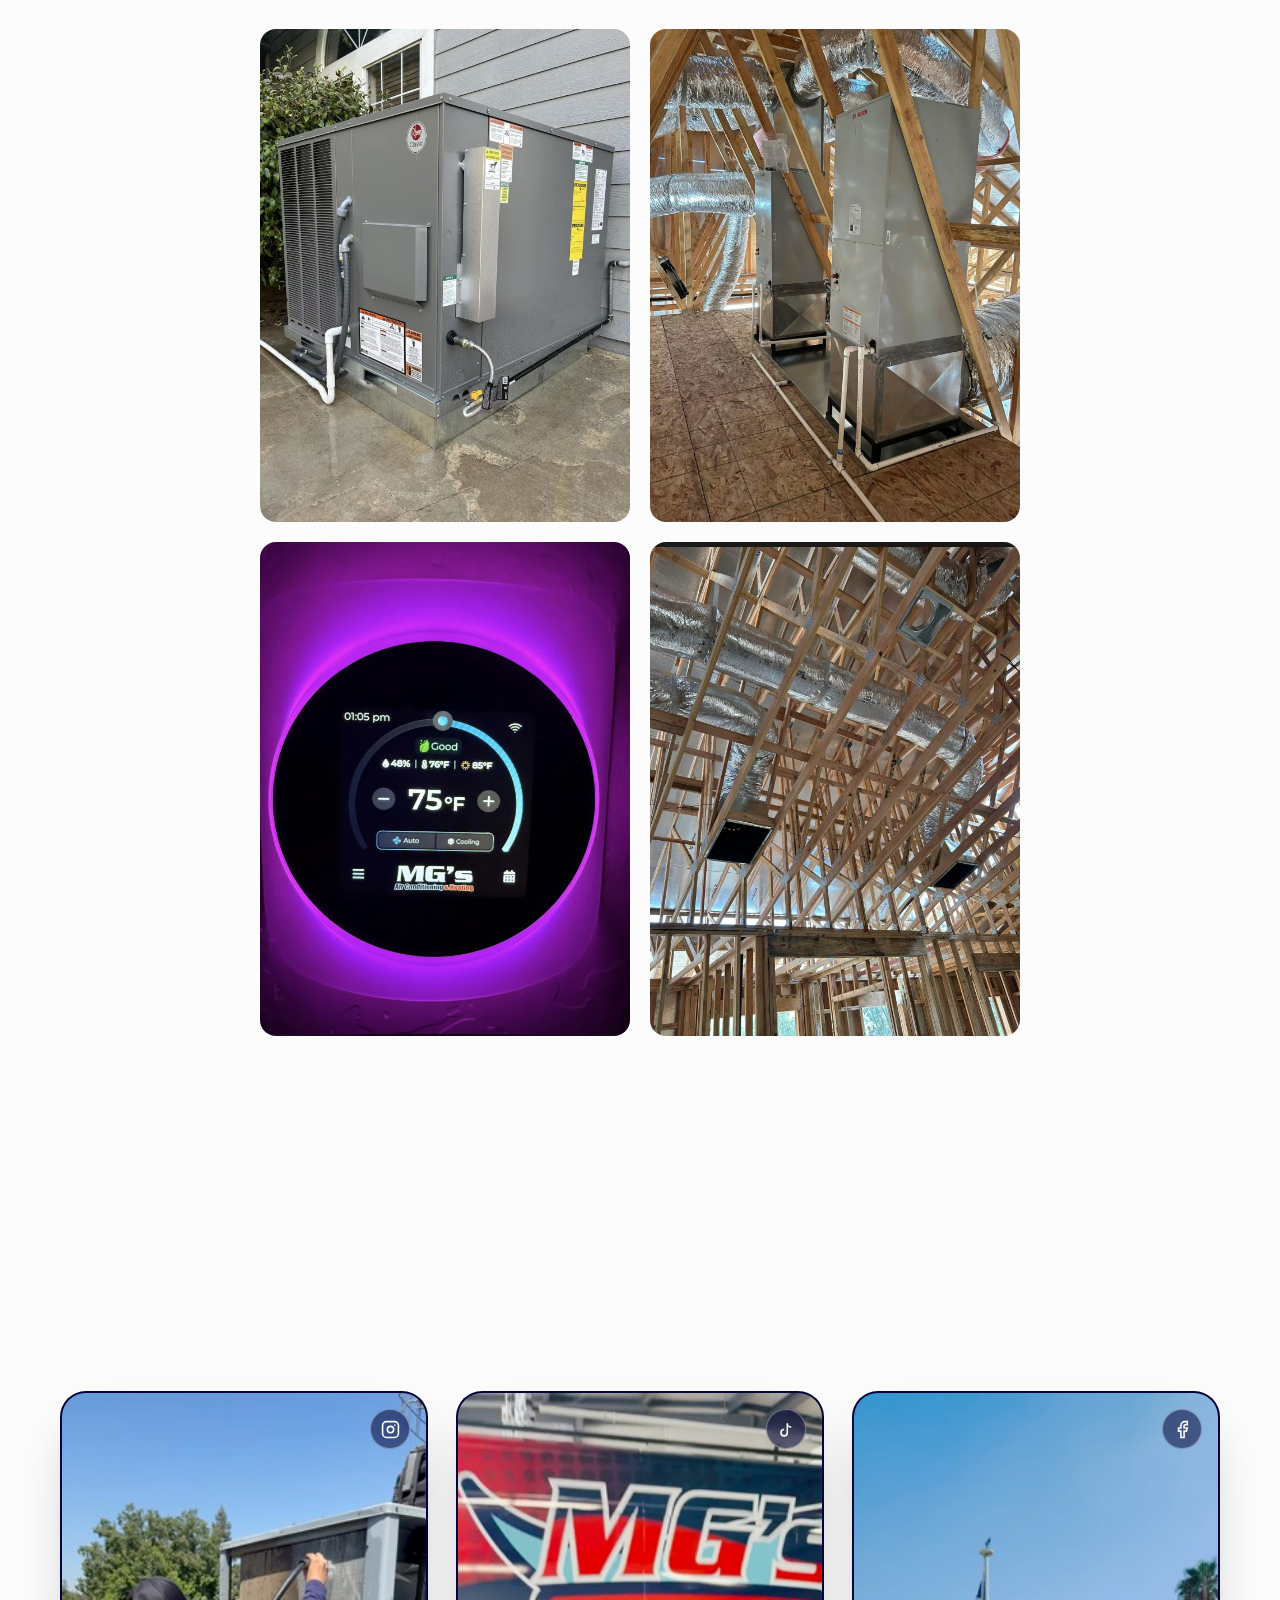
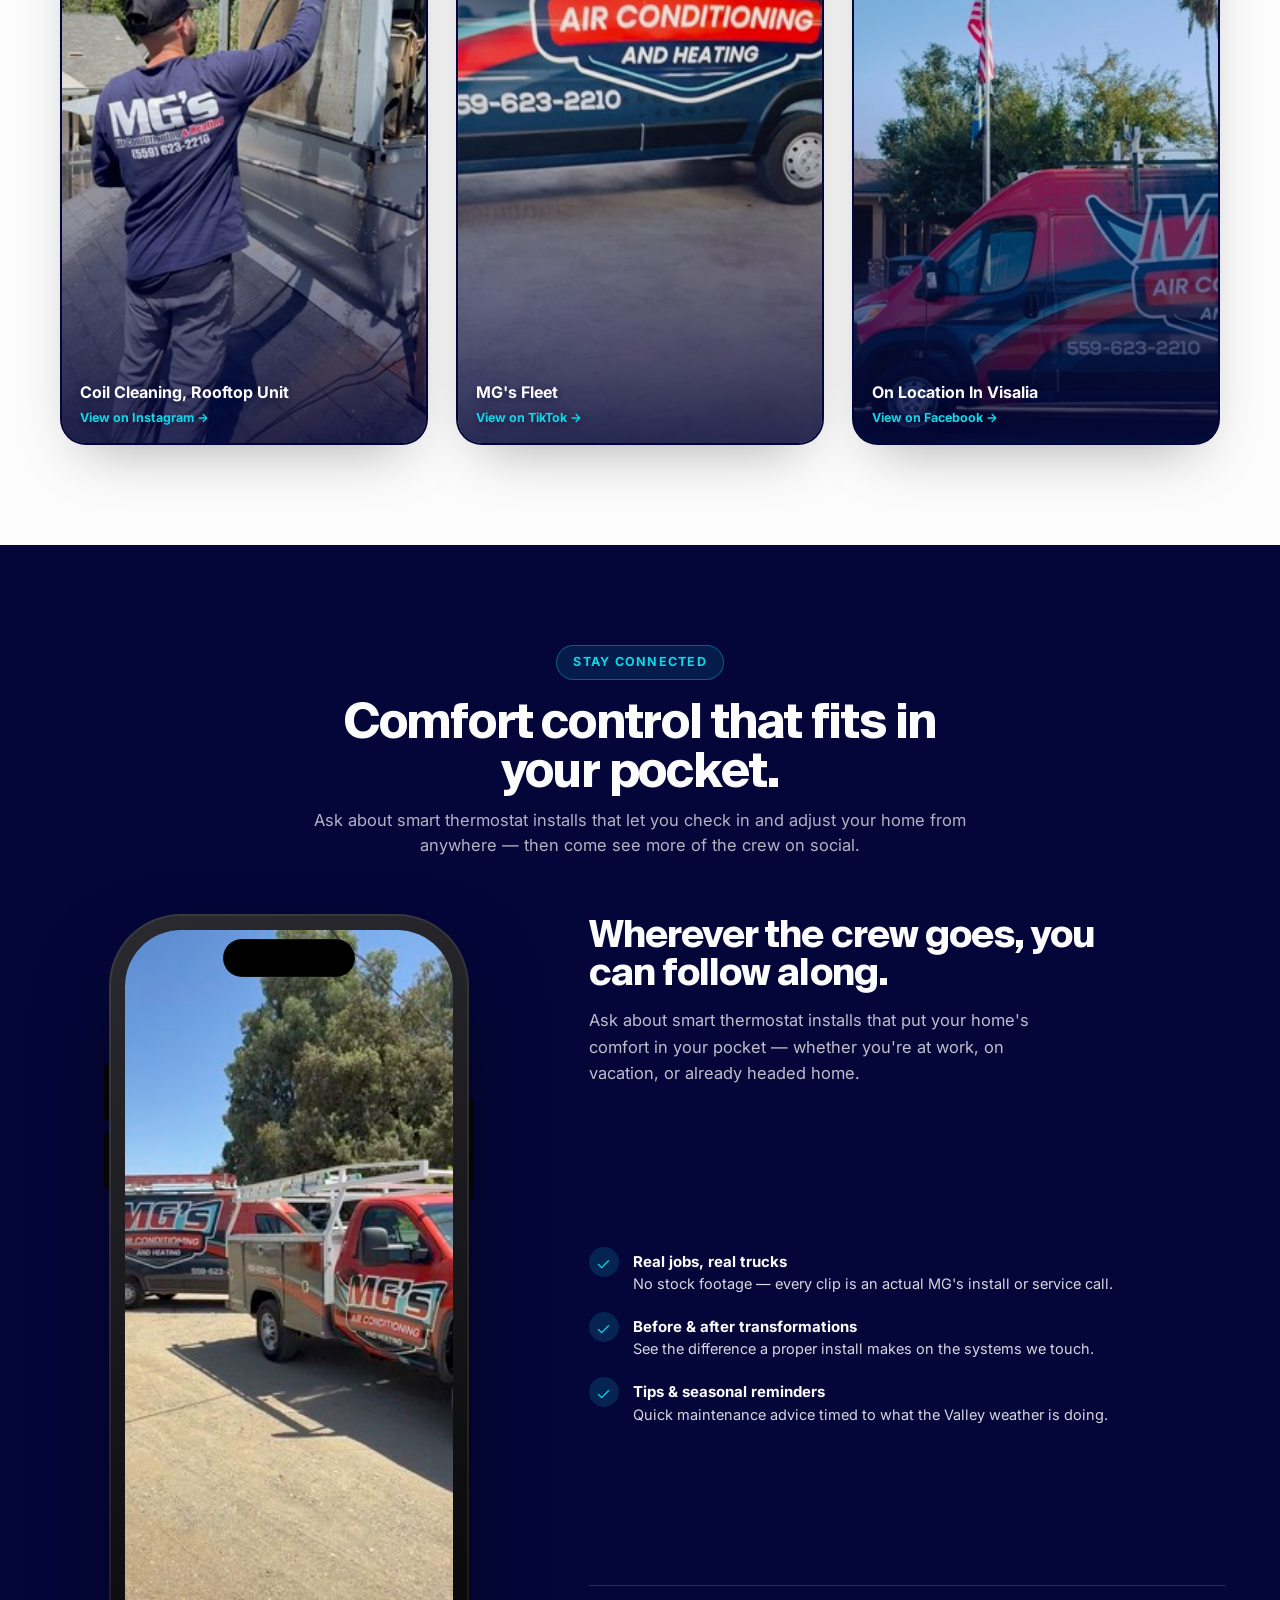
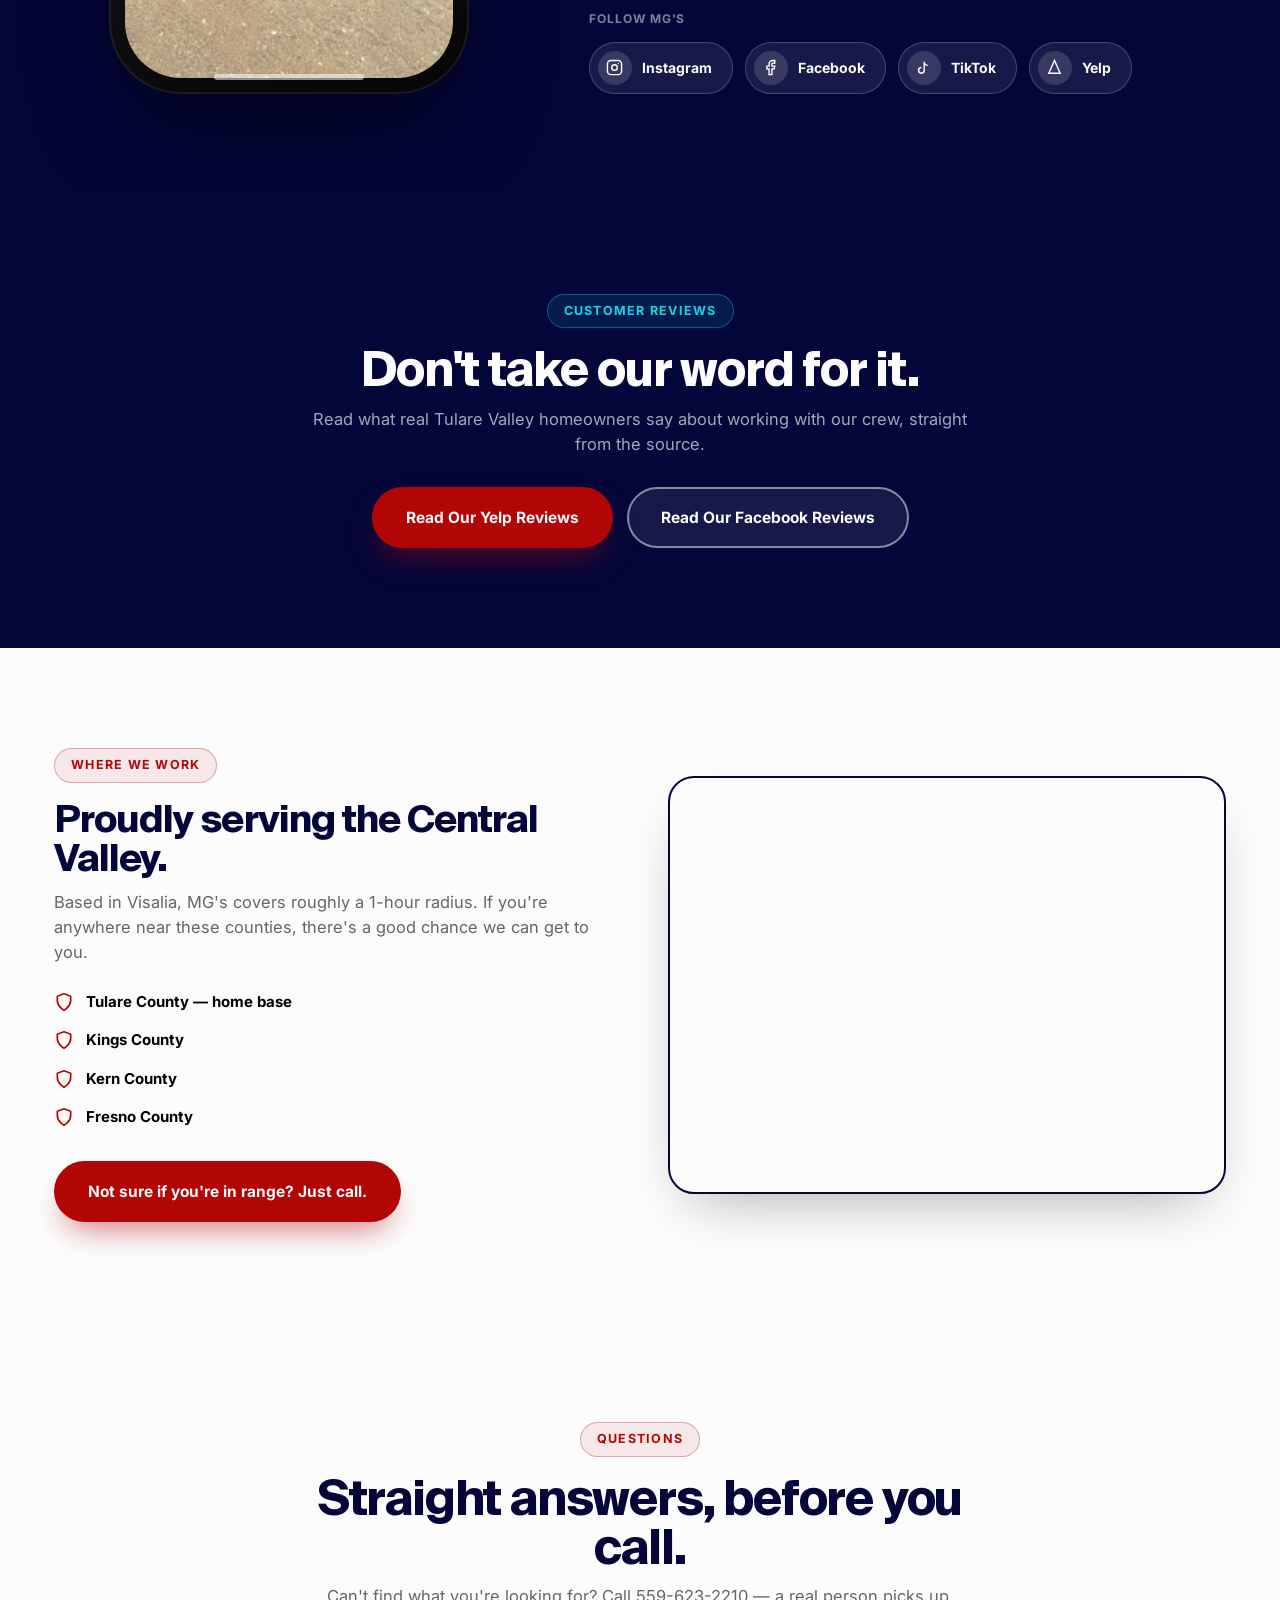
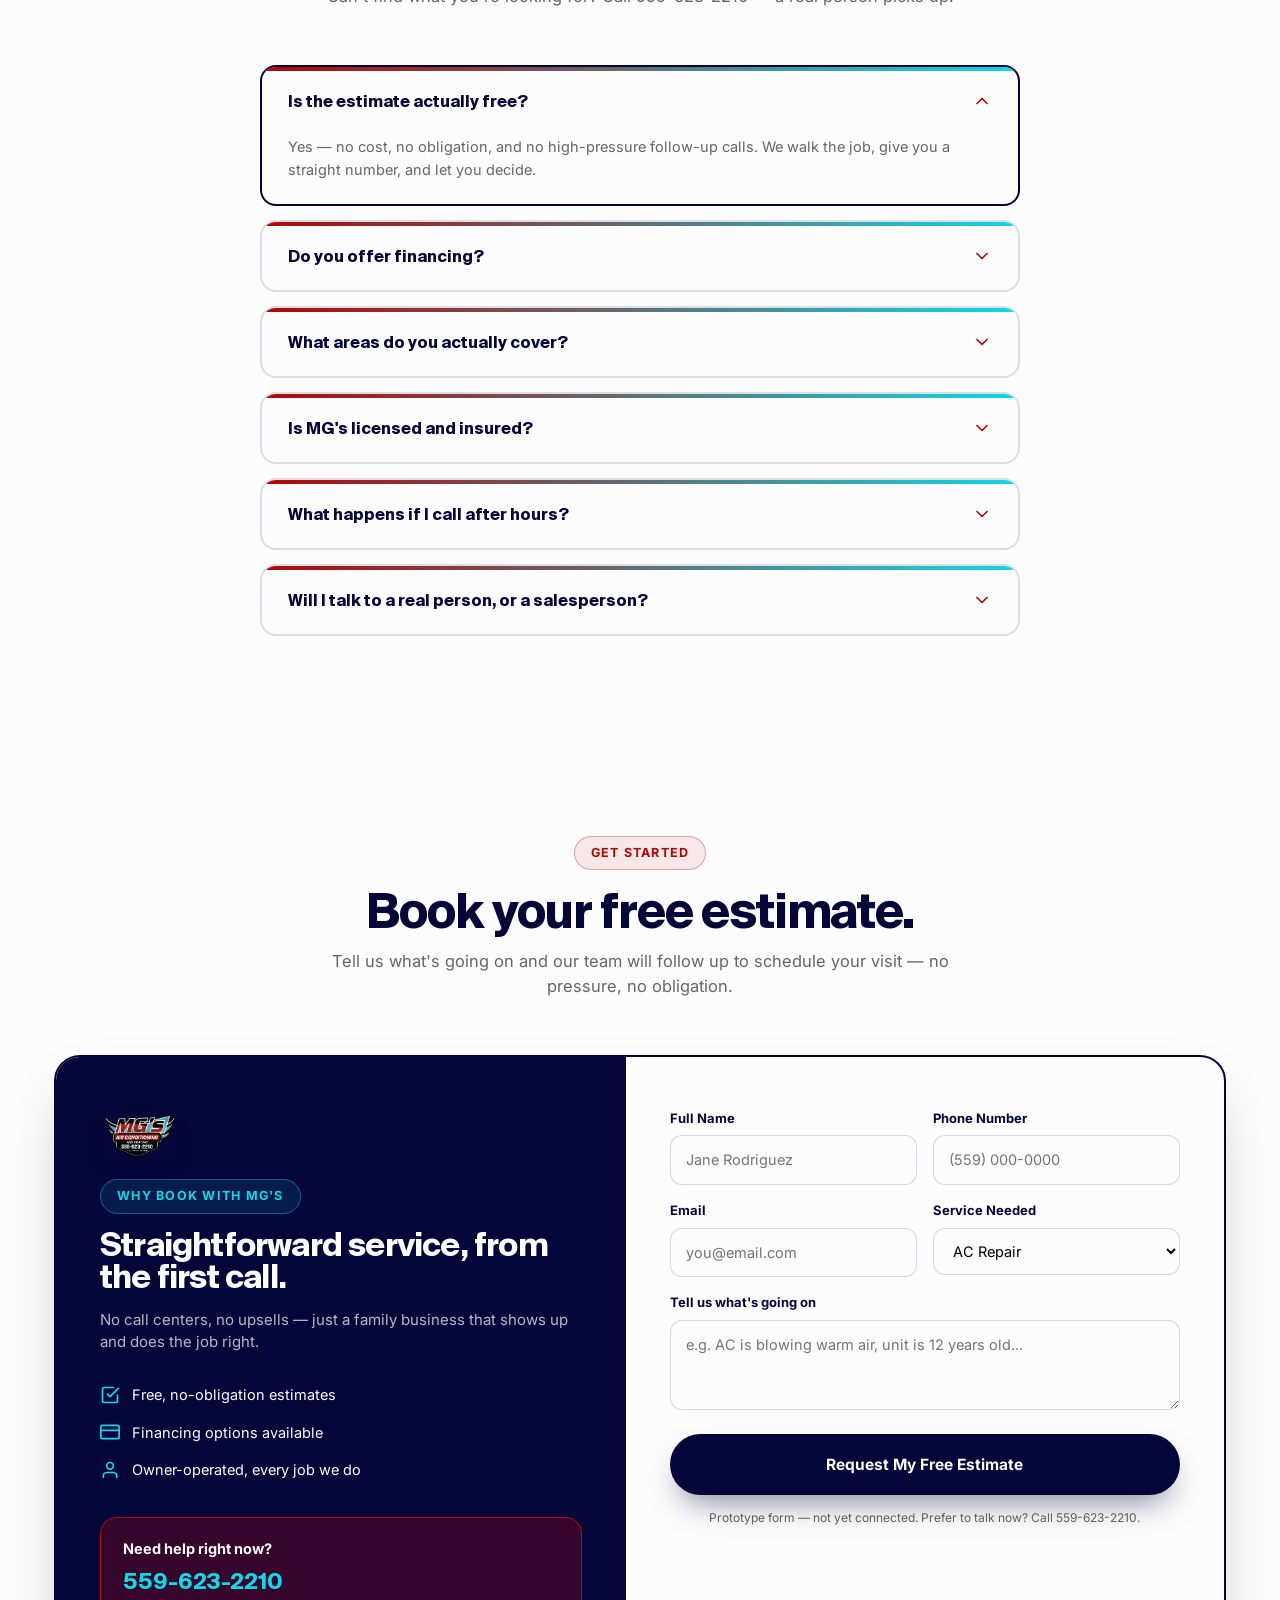
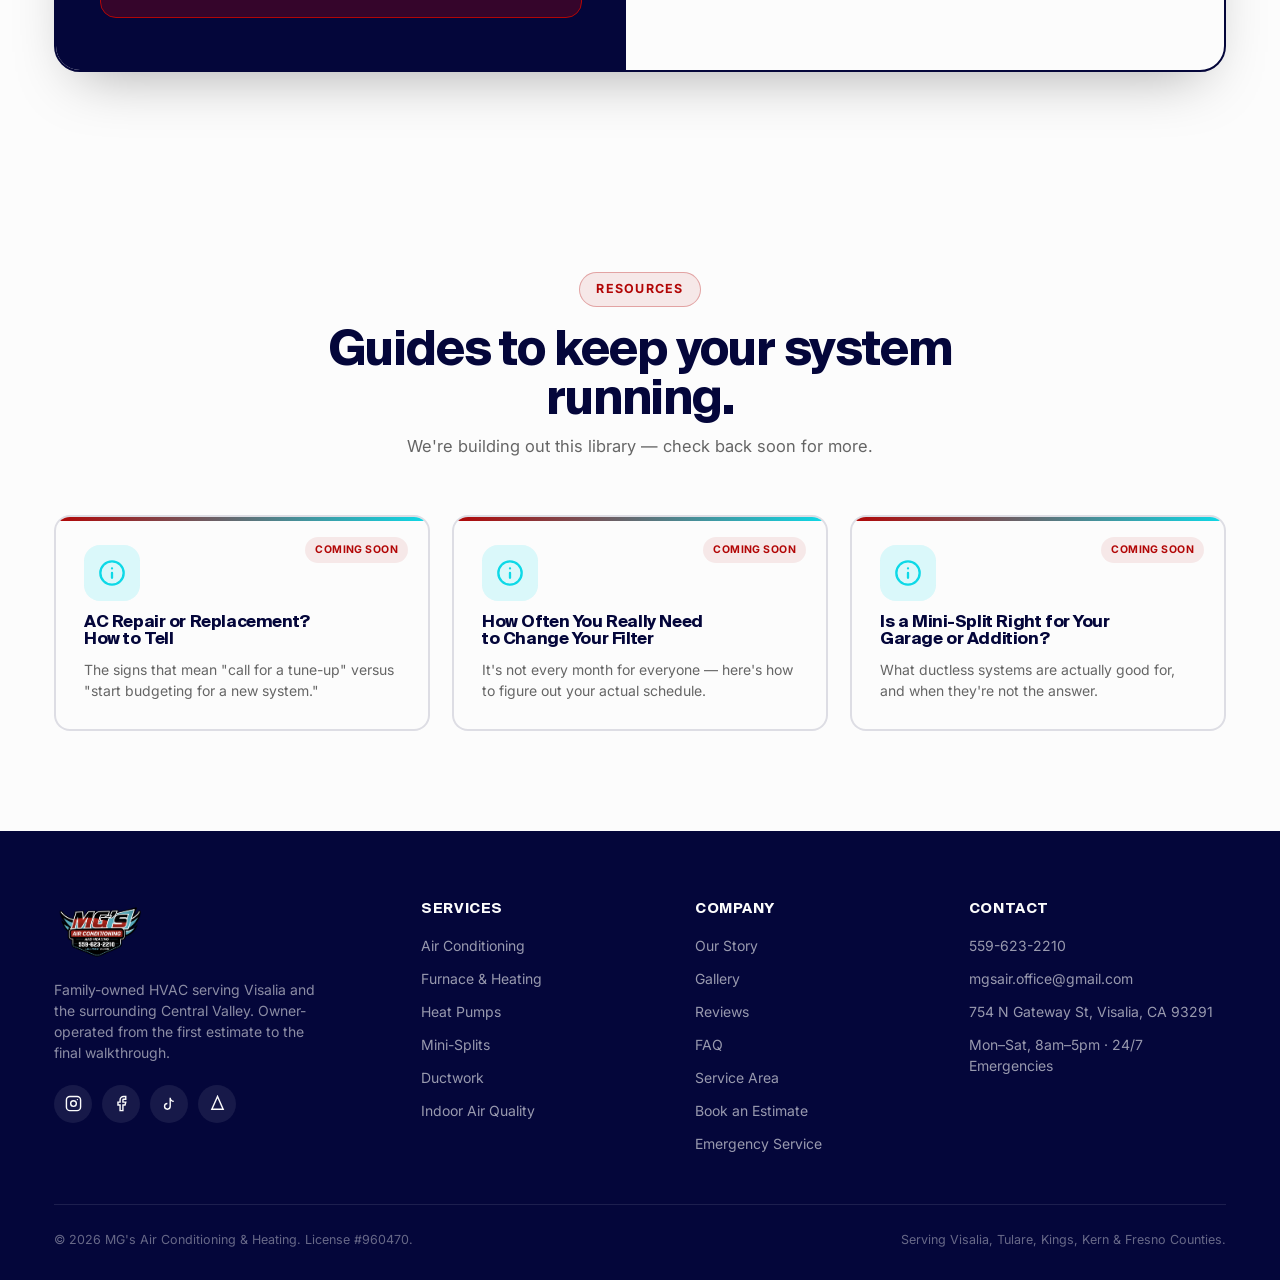
==== commit 14e6b981: "Simplify background to a parallax linear gradient; show story video uncropped - Replace the 4-pool c" ====
--- a/index.html
+++ b/index.html
@@ -74,30 +74,20 @@
   }
 
   /* ============ BRAND AMBIENT BACKGROUND ============ */
-  /* Fixed color-mesh backdrop that shows through every section that doesn't
-     paint its own solid background. Four defined (not blurred) color pools
-     plus a diagonal linear wash; JS eases their positions toward the cursor
-     for a gradient that morphs as you move, instead of a static blur. */
+  /* Fixed linear-gradient backdrop that shows through every section that
+     doesn't paint its own solid background. Oversized (inset -16%) so JS can
+     translate it for a parallax effect on scroll and on cursor move without
+     ever exposing an edge. */
   .brand-bg{
-    position:fixed; inset:0; z-index:-1;
-    background:
-      radial-gradient(640px circle at var(--gx1,26%) var(--gy1,22%), rgba(178,6,6,.55), transparent 58%),
-      radial-gradient(720px circle at var(--gx2,82%) var(--gy2,24%), rgba(13,217,231,.5), transparent 60%),
-      radial-gradient(600px circle at var(--gx3,30%) var(--gy3,78%), rgba(4,6,58,.42), transparent 56%),
-      radial-gradient(640px circle at var(--gx4,78%) var(--gy4,86%), rgba(178,6,6,.4), transparent 58%),
-      linear-gradient(155deg, rgba(178,6,6,.10) 0%, rgba(13,217,231,.12) 50%, rgba(4,6,58,.09) 100%),
-      var(--off);
-  }
-  @media (max-width: 720px){
-    .brand-bg{
-      background:
-        radial-gradient(420px circle at var(--gx1,26%) var(--gy1,22%), rgba(178,6,6,.5), transparent 58%),
-        radial-gradient(460px circle at var(--gx2,82%) var(--gy2,24%), rgba(13,217,231,.46), transparent 60%),
-        radial-gradient(400px circle at var(--gx3,30%) var(--gy3,78%), rgba(4,6,58,.38), transparent 56%),
-        radial-gradient(420px circle at var(--gx4,78%) var(--gy4,86%), rgba(178,6,6,.36), transparent 58%),
-        linear-gradient(155deg, rgba(178,6,6,.10) 0%, rgba(13,217,231,.12) 50%, rgba(4,6,58,.09) 100%),
-        var(--off);
-    }
+    position:fixed; top:-16%; left:-16%; right:-16%; bottom:-16%; z-index:-1;
+    background:linear-gradient(135deg,
+      rgba(178,6,6,.55) 0%,
+      rgba(178,6,6,.22) 22%,
+      var(--off) 45%,
+      rgba(13,217,231,.32) 68%,
+      rgba(13,217,231,.55) 82%,
+      rgba(4,6,58,.5) 100%);
+    will-change:transform;
   }
 
   h1,h2,h3,h4{
@@ -480,7 +470,7 @@
     border:1.5px solid rgba(252,252,252,0.16);
     border-radius:var(--radius-lg);
     overflow:hidden;
-    display:grid; grid-template-columns:minmax(0,.85fr) minmax(0,1.15fr); align-items:stretch;
+    display:grid; grid-template-columns:minmax(0,.85fr) minmax(0,1.15fr); align-items:center;
   }
   .story-card h2{ color:#fcfcfc; font-size:clamp(24px,2.8vw,32px); margin:14px 0 18px; }
   .story-card .quote{ font-size:18px; line-height:1.65; color:rgba(252,252,252,0.88); margin-bottom:22px; }
@@ -488,8 +478,8 @@
   .story-card .sign img{ height:48px; width:auto; border-radius:10px; flex-shrink:0; box-shadow:var(--shadow-tight); }
   .story-card .sign span{ display:block; font-family:"Inter"; font-weight:400; font-size:13px; color:rgba(252,252,252,0.6); margin-top:2px; }
 
-  .story-video{ position:relative; min-height:100%; background:#000; }
-  .story-video video{ position:absolute; inset:0; width:100%; height:100%; object-fit:cover; }
+  .story-video{ position:relative; width:100%; aspect-ratio:9/16; background:#000; align-self:center; }
+  .story-video video{ position:absolute; inset:0; width:100%; height:100%; object-fit:contain; }
   .story-card-body{ padding:44px 44px 44px 40px; display:flex; flex-direction:column; justify-content:center; min-width:0; }
 
   .story-stats{ display:grid; grid-template-columns:repeat(2,minmax(0,1fr)); gap:18px; }
@@ -781,7 +771,7 @@
     .booking-side, .booking-form{ padding:36px 26px; }
     section{ padding:64px 0; }
     .story-card{ grid-template-columns:1fr; }
-    .story-video{ min-height:0; aspect-ratio:16/10; }
+    .story-video{ max-width:220px; margin:24px auto 0; }
     .story-card-body{ padding:30px; }
     .gallery-grid{ grid-template-columns:1fr; max-width:340px; }
     .motion-grid{ grid-template-columns:1fr; max-width:300px; gap:22px; }
@@ -1574,37 +1564,41 @@
     });
   }
 
-  // Morphs the brand-bg color mesh toward the cursor: each of the 4 pools
-  // eases at a different rate/direction so the whole gradient feels alive
-  // rather than snapping straight to the pointer.
+  // Parallax on the brand-bg linear gradient: it drifts opposite the scroll
+  // (slower than the page, for depth) and eases toward the cursor position.
+  // Both offsets are clamped well inside the -16% oversize so an edge never
+  // shows, and combined into one transform each frame.
   var brandBg = document.querySelector('.brand-bg');
-  if (brandBg && window.matchMedia('(pointer: fine)').matches && !window.matchMedia('(prefers-reduced-motion: reduce)').matches) {
-    var mx = 50, my = 50, cx = 50, cy = 50, meshRaf = null;
-    function applyMesh(){
-      brandBg.style.setProperty('--gx1', (18 + cx * 0.45) + '%');
-      brandBg.style.setProperty('--gy1', (12 + cy * 0.35) + '%');
-      brandBg.style.setProperty('--gx2', (92 - cx * 0.4) + '%');
-      brandBg.style.setProperty('--gy2', (14 + cy * 0.3) + '%');
-      brandBg.style.setProperty('--gx3', (22 + cx * 0.3) + '%');
-      brandBg.style.setProperty('--gy3', (86 - cy * 0.25) + '%');
-      brandBg.style.setProperty('--gx4', (86 - cx * 0.28) + '%');
-      brandBg.style.setProperty('--gy4', (92 - cy * 0.2) + '%');
+  if (brandBg) {
+    var reduceMotion = window.matchMedia('(prefers-reduced-motion: reduce)').matches;
+    var pointerFine = window.matchMedia('(pointer: fine)').matches;
+    var scrollShift = 0, targetPX = 0, targetPY = 0, curPX = 0, curPY = 0, bgRaf = null;
+    function applyBg(){
+      brandBg.style.transform = 'translate3d(' + curPX + 'px,' + (curPY + scrollShift) + 'px,0)';
     }
-    function meshLoop(){
-      cx += (mx - cx) * 0.055;
-      cy += (my - cy) * 0.055;
-      applyMesh();
-      if (Math.abs(mx - cx) > 0.05 || Math.abs(my - cy) > 0.05) {
-        meshRaf = requestAnimationFrame(meshLoop);
+    function bgLoop(){
+      curPX += (targetPX - curPX) * 0.06;
+      curPY += (targetPY - curPY) * 0.06;
+      applyBg();
+      if (Math.abs(targetPX - curPX) > 0.05 || Math.abs(targetPY - curPY) > 0.05) {
+        bgRaf = requestAnimationFrame(bgLoop);
       } else {
-        meshRaf = null;
+        bgRaf = null;
       }
     }
-    window.addEventListener('mousemove', function(e){
-      mx = (e.clientX / window.innerWidth) * 100;
-      my = (e.clientY / window.innerHeight) * 100;
-      if (!meshRaf) meshRaf = requestAnimationFrame(meshLoop);
-    }, {passive:true});
+    if (!reduceMotion) {
+      window.addEventListener('scroll', function(){
+        scrollShift = Math.max(-70, Math.min(70, window.scrollY * 0.08));
+        applyBg();
+      }, {passive:true});
+      if (pointerFine) {
+        window.addEventListener('mousemove', function(e){
+          targetPX = (e.clientX / window.innerWidth - 0.5) * 90;
+          targetPY = (e.clientY / window.innerHeight - 0.5) * 90;
+          if (!bgRaf) bgRaf = requestAnimationFrame(bgLoop);
+        }, {passive:true});
+      }
+    }
   }
 
   // Cursor glow that follows the mouse over the hero and every navy section
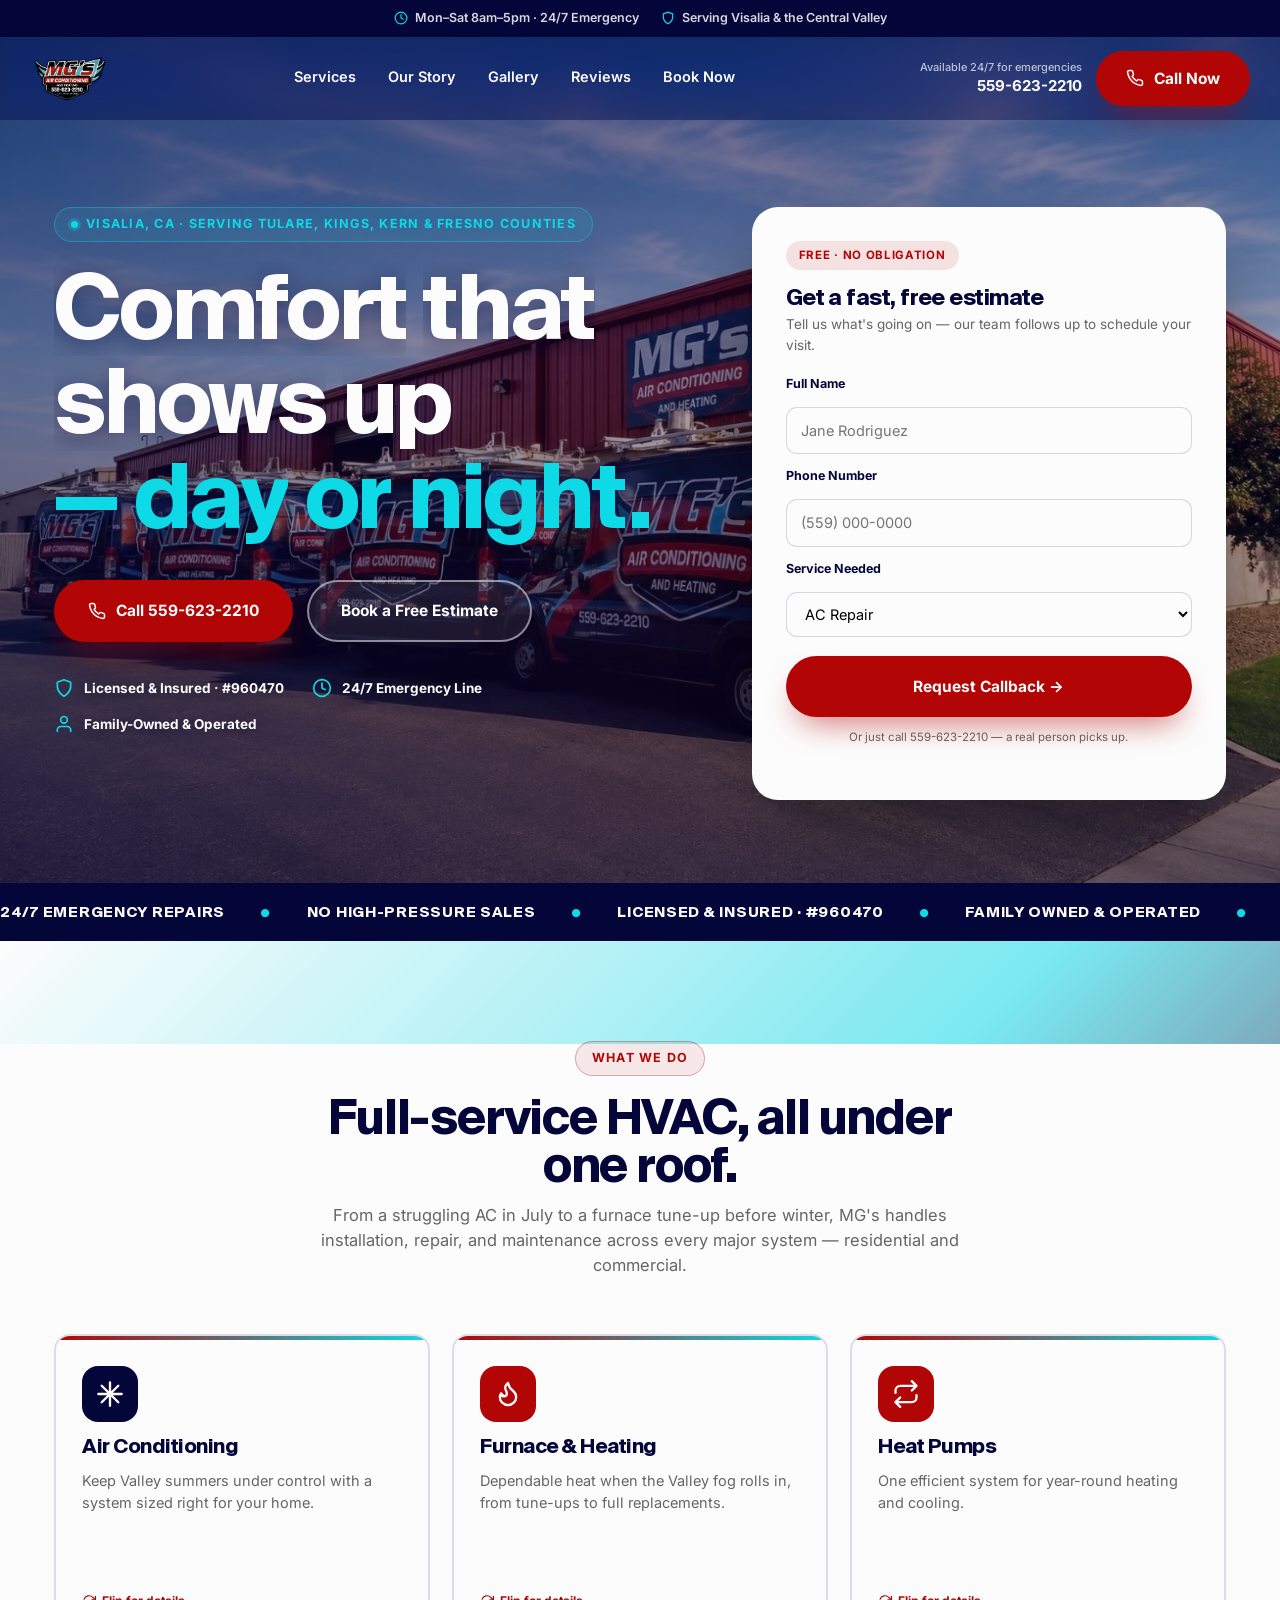
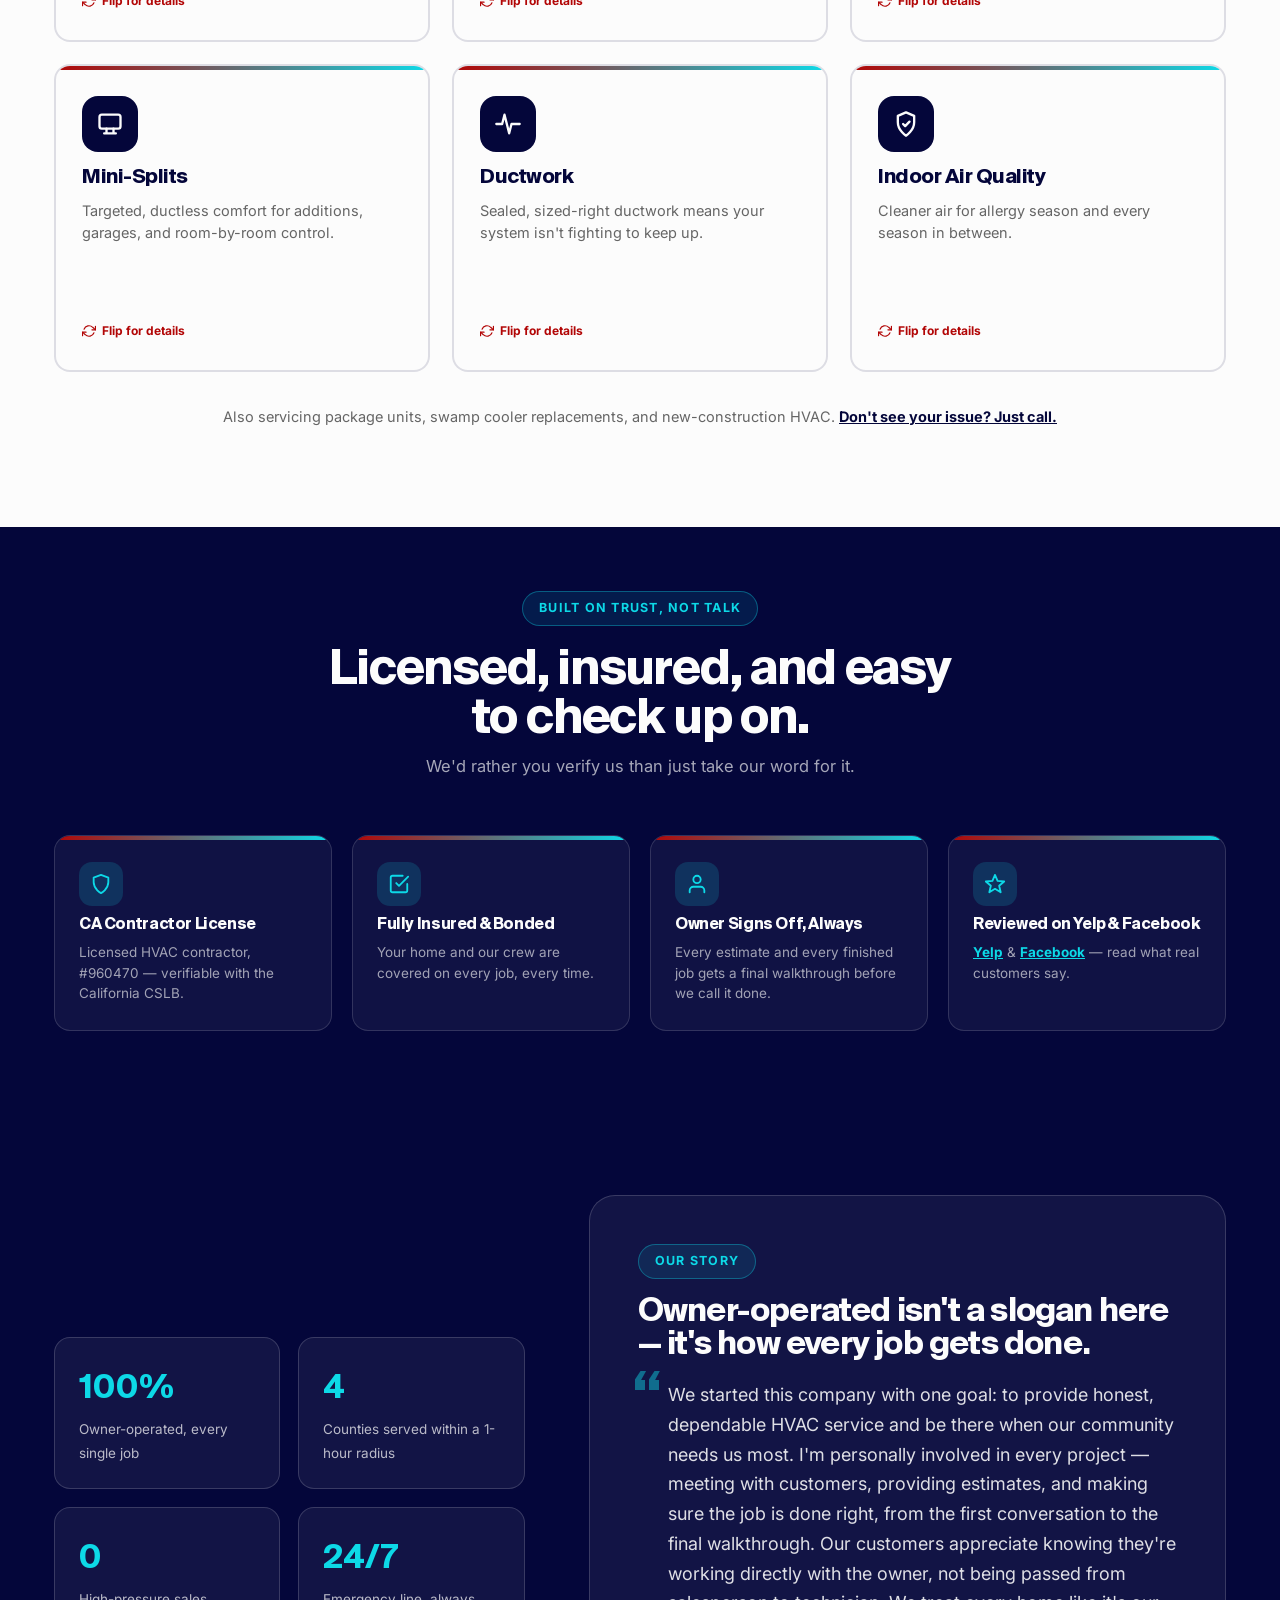
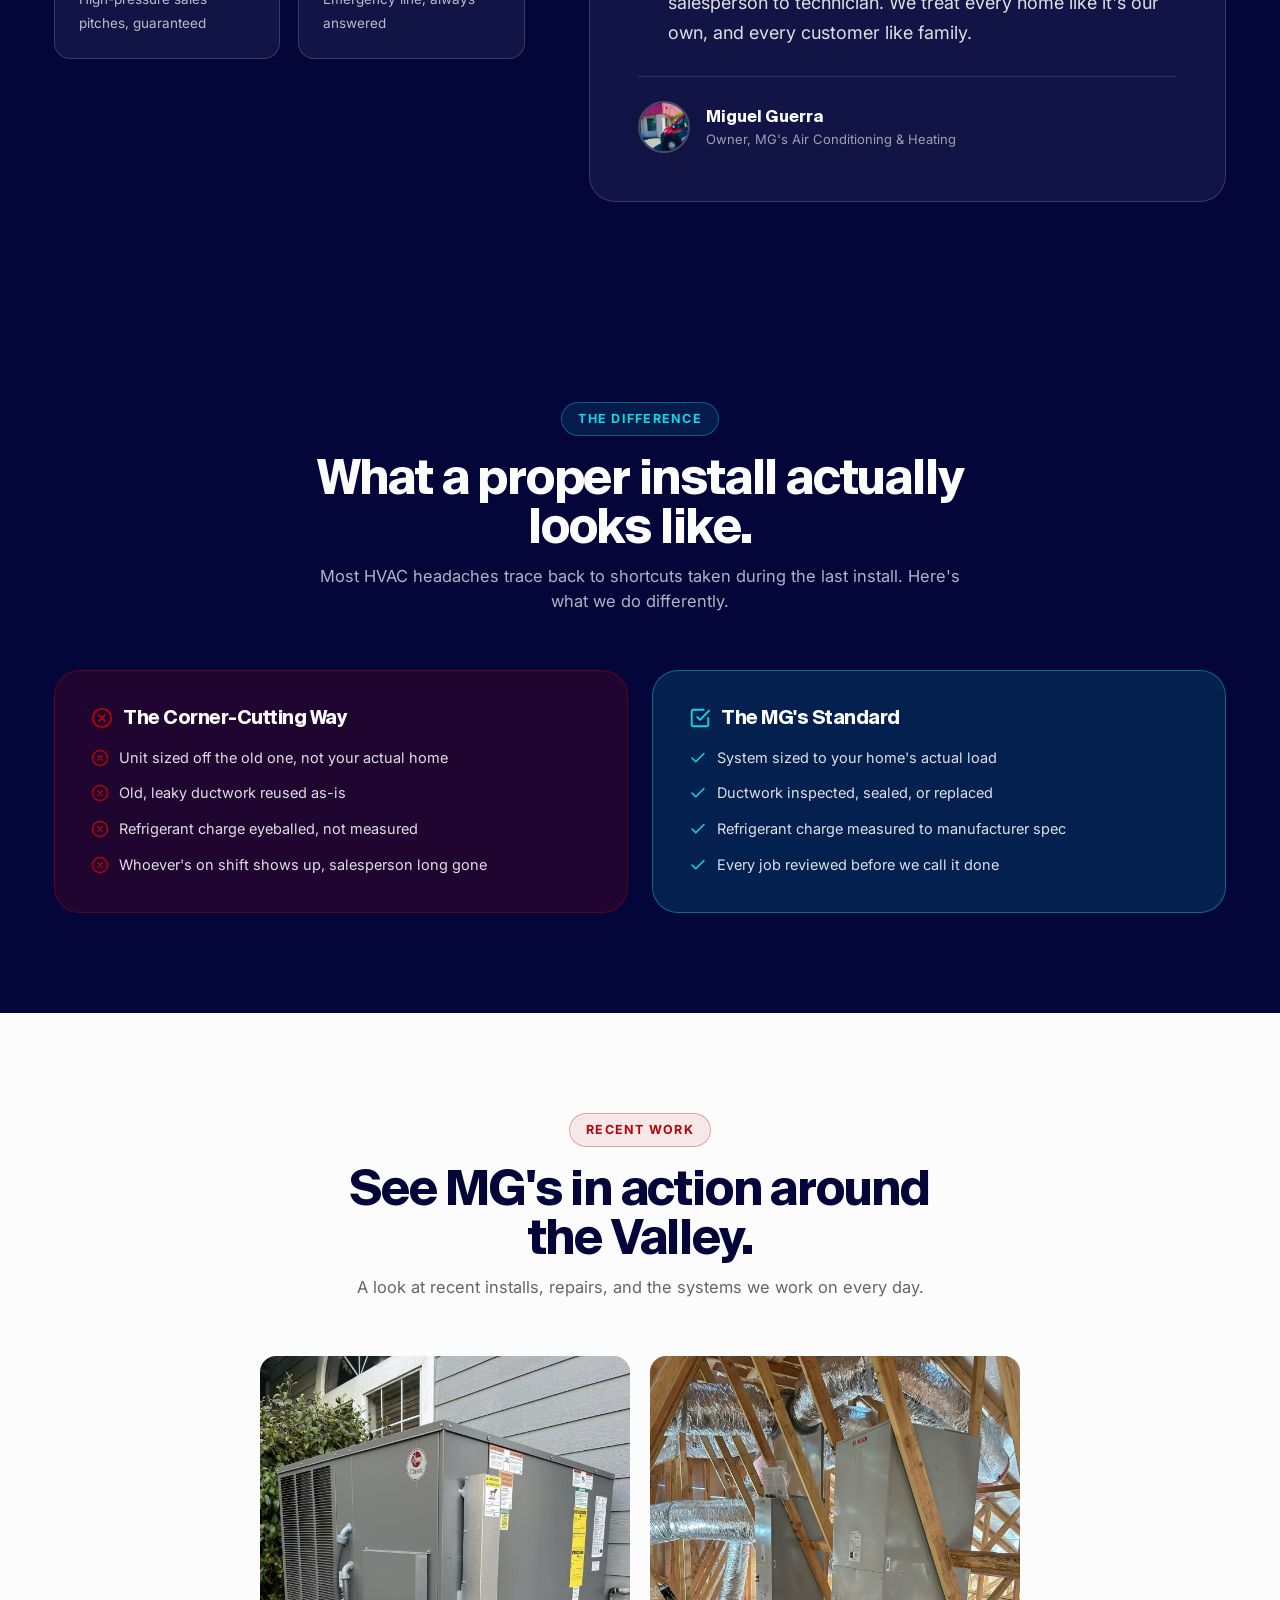
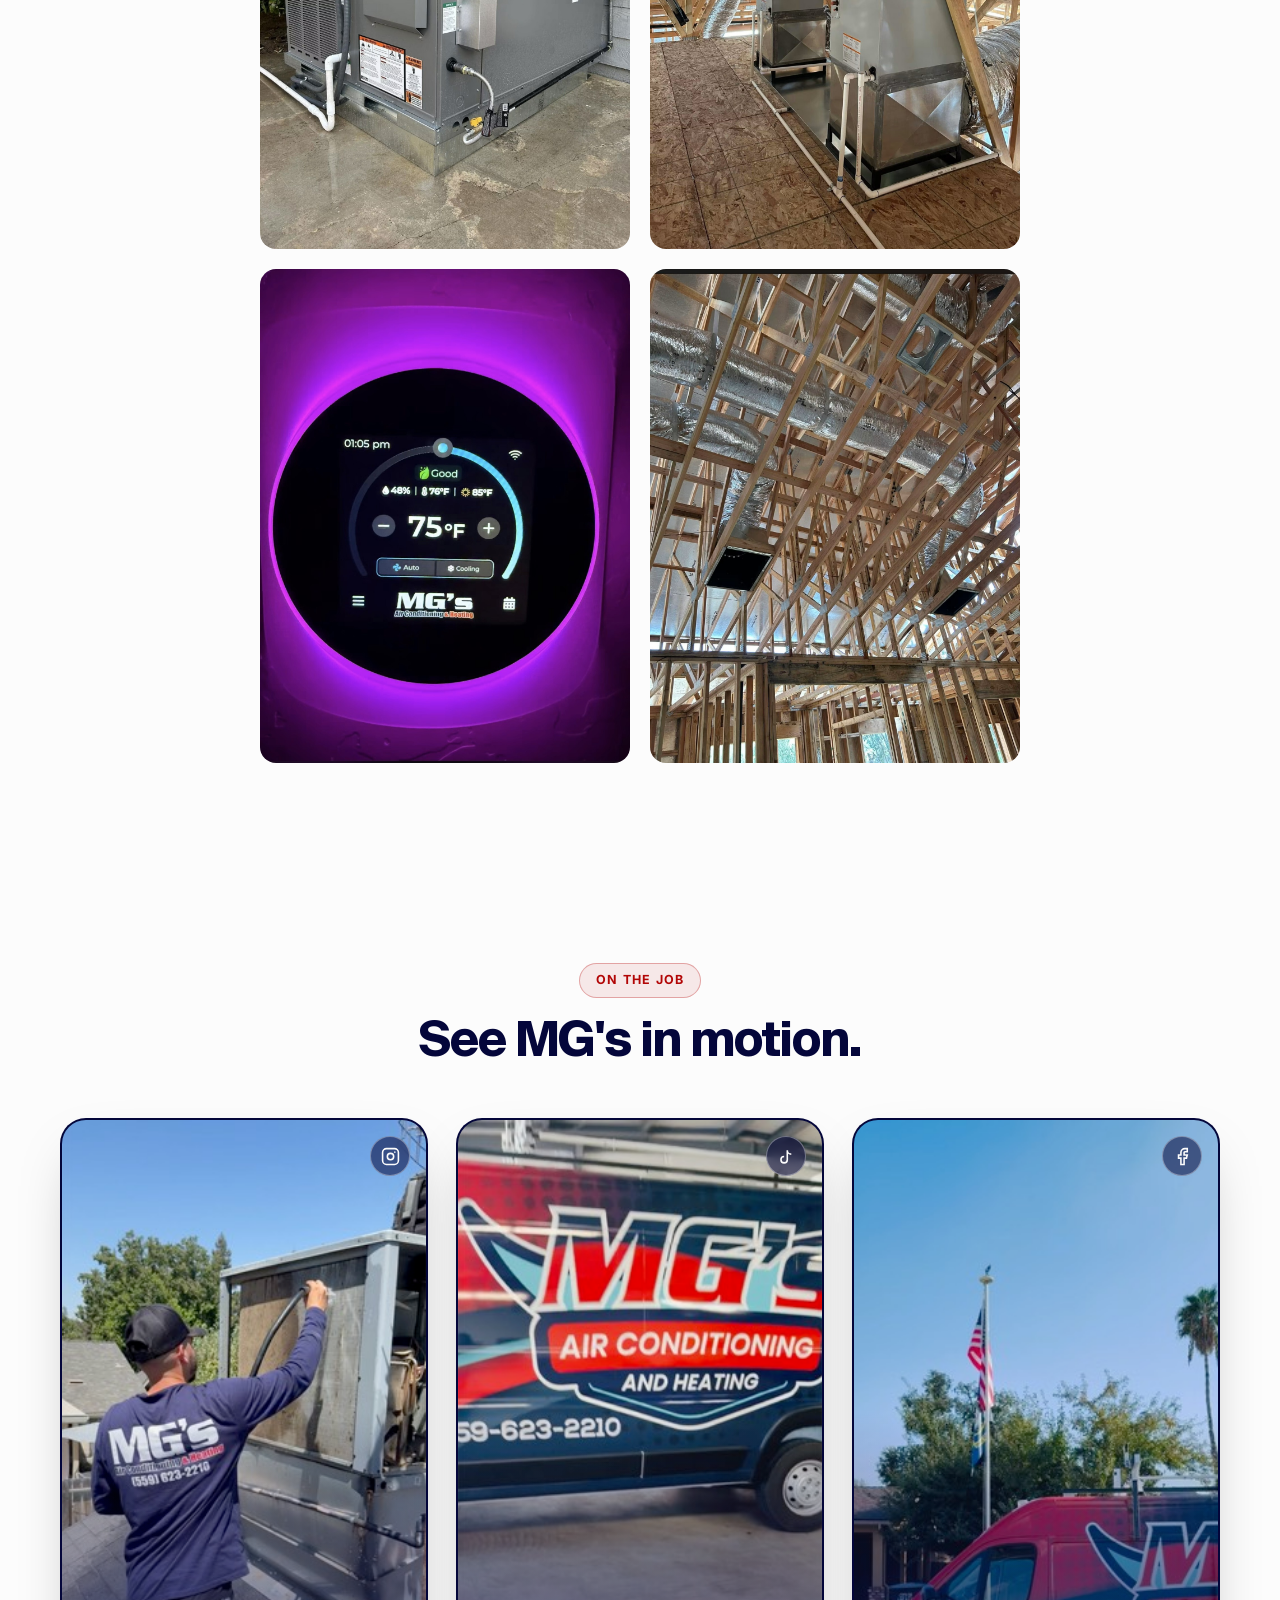
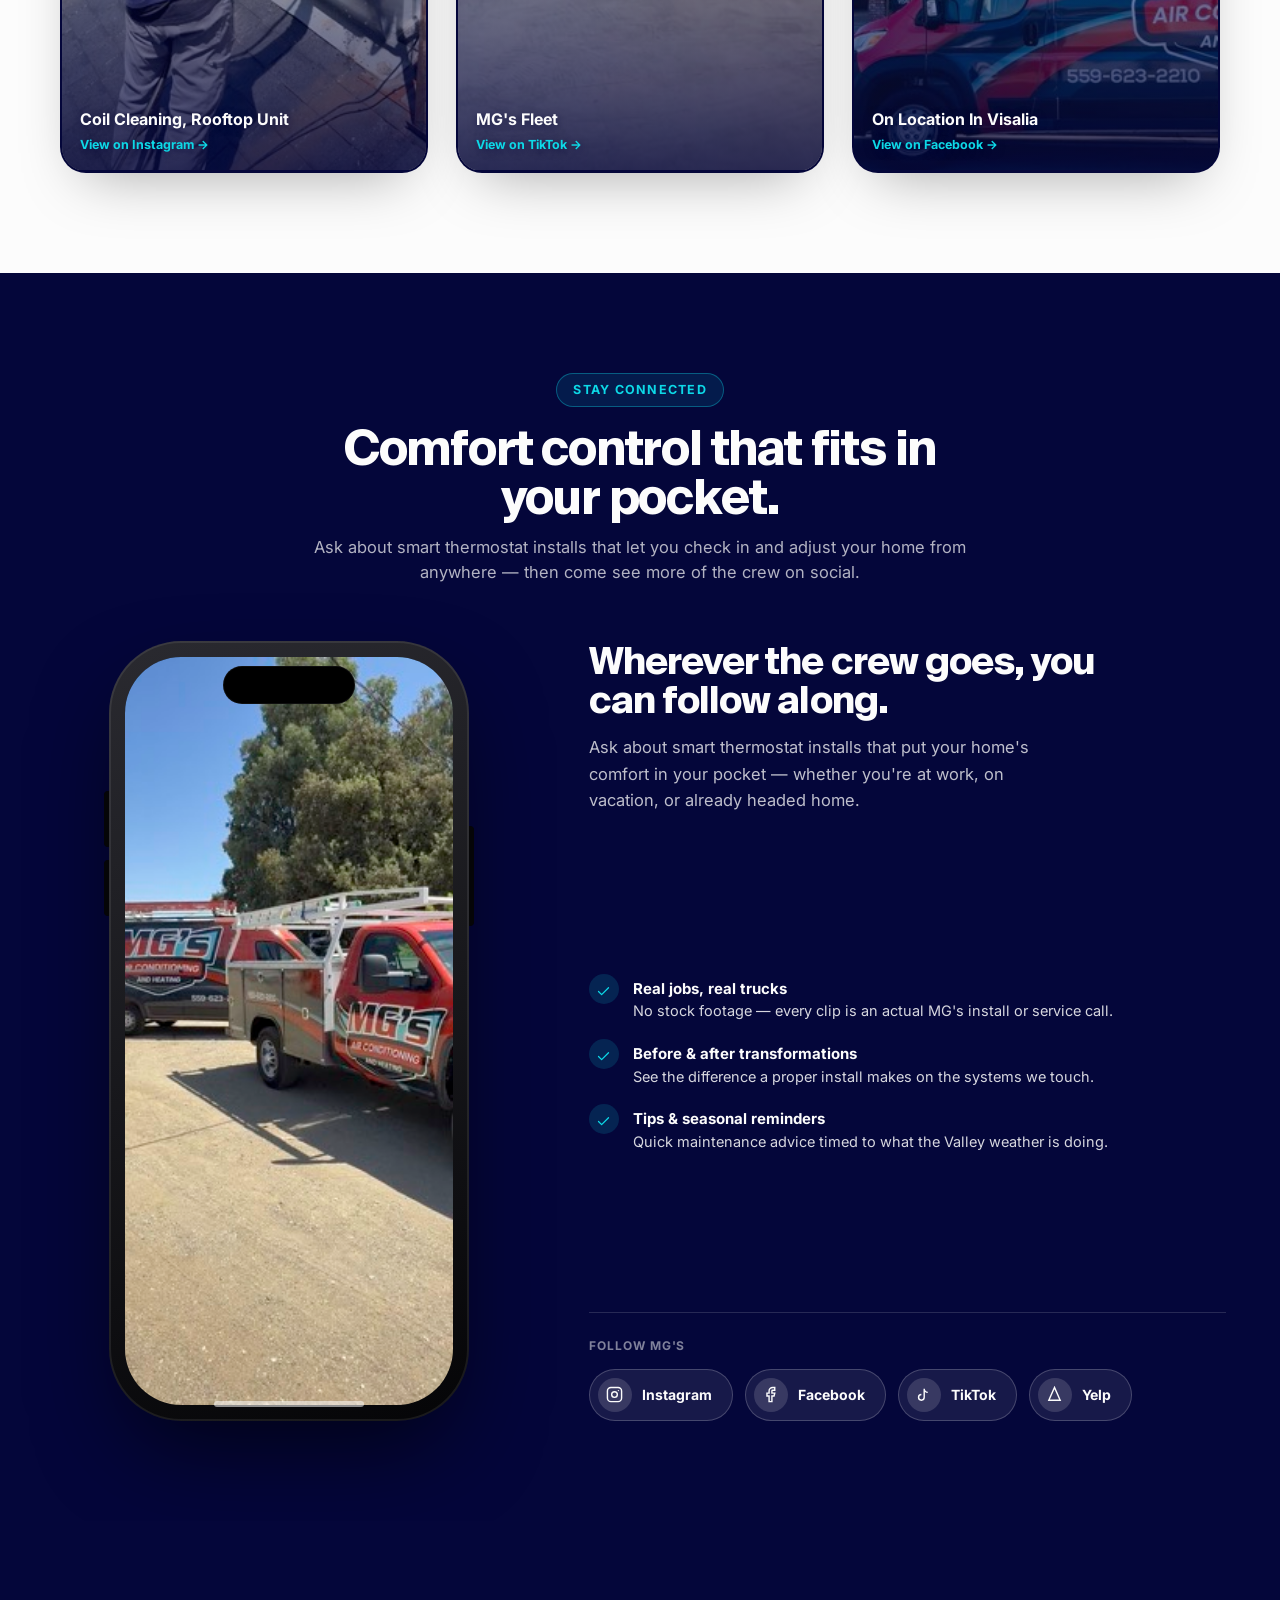
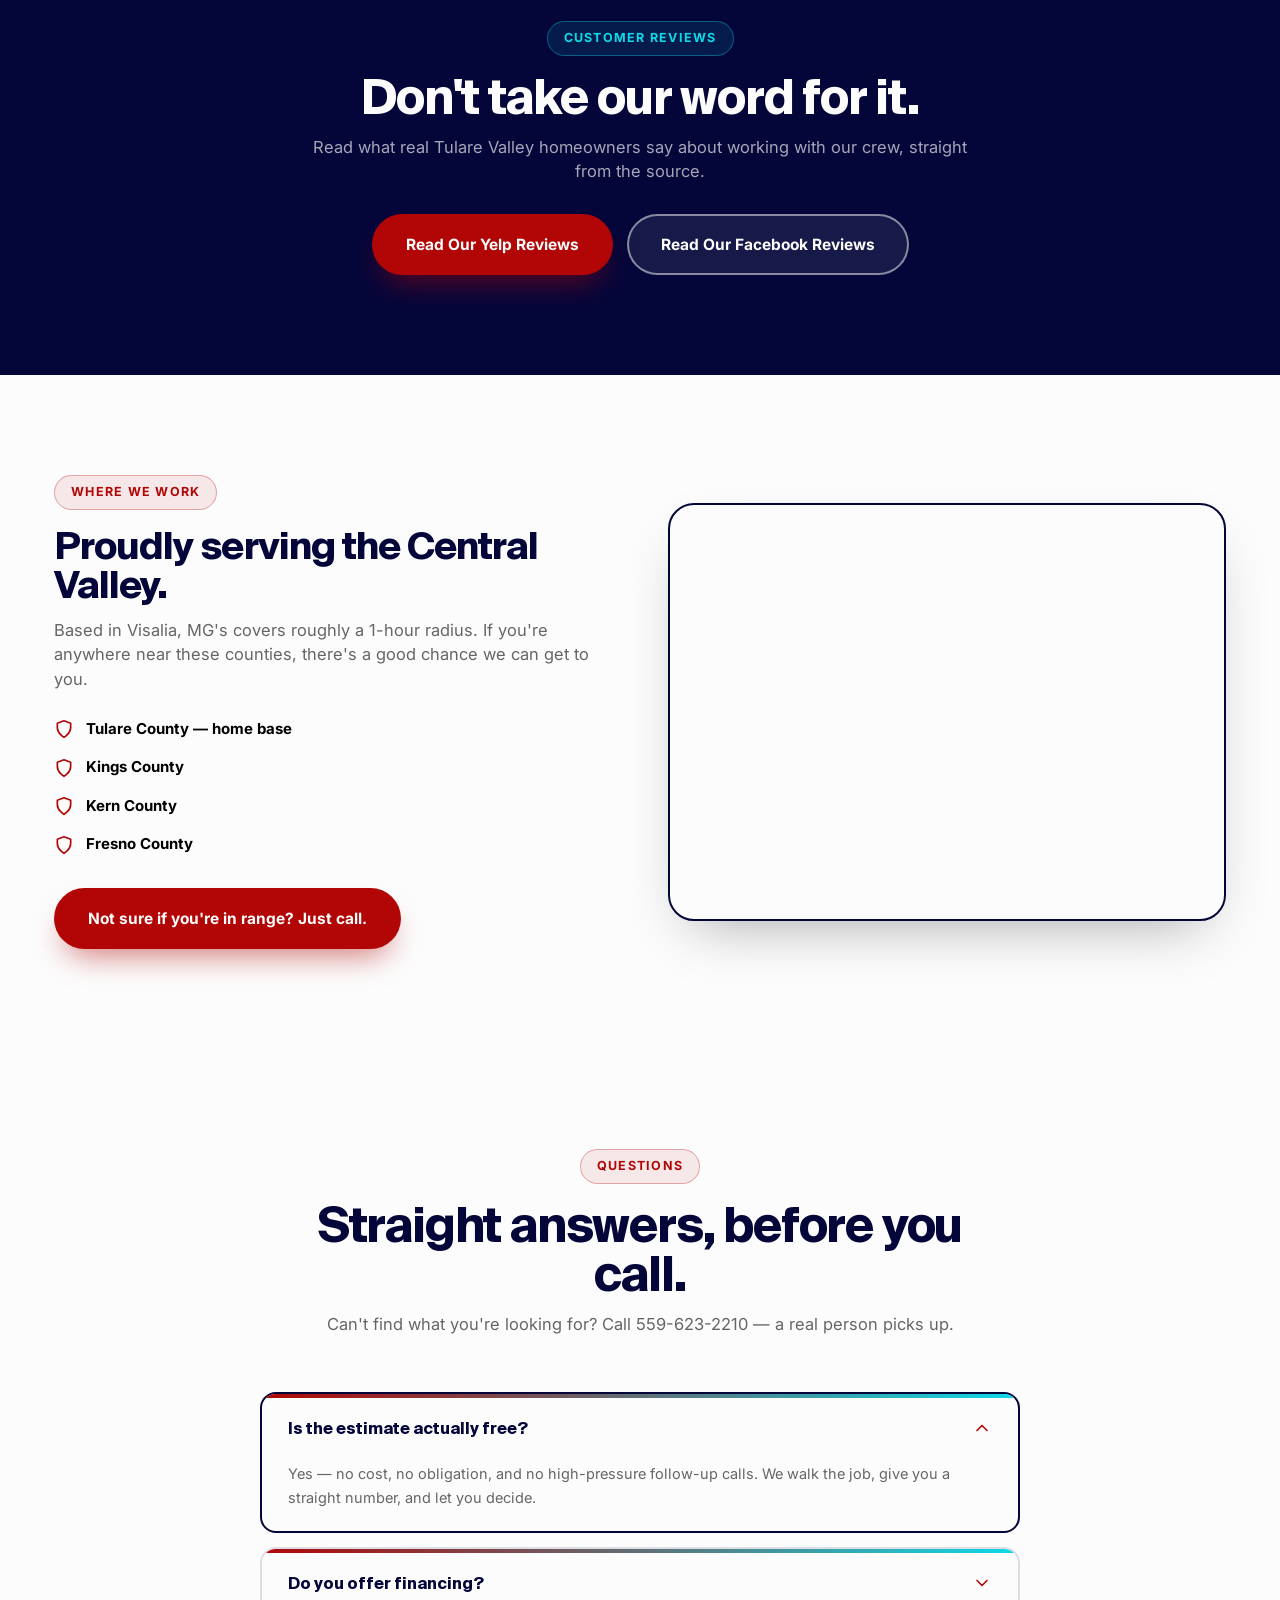
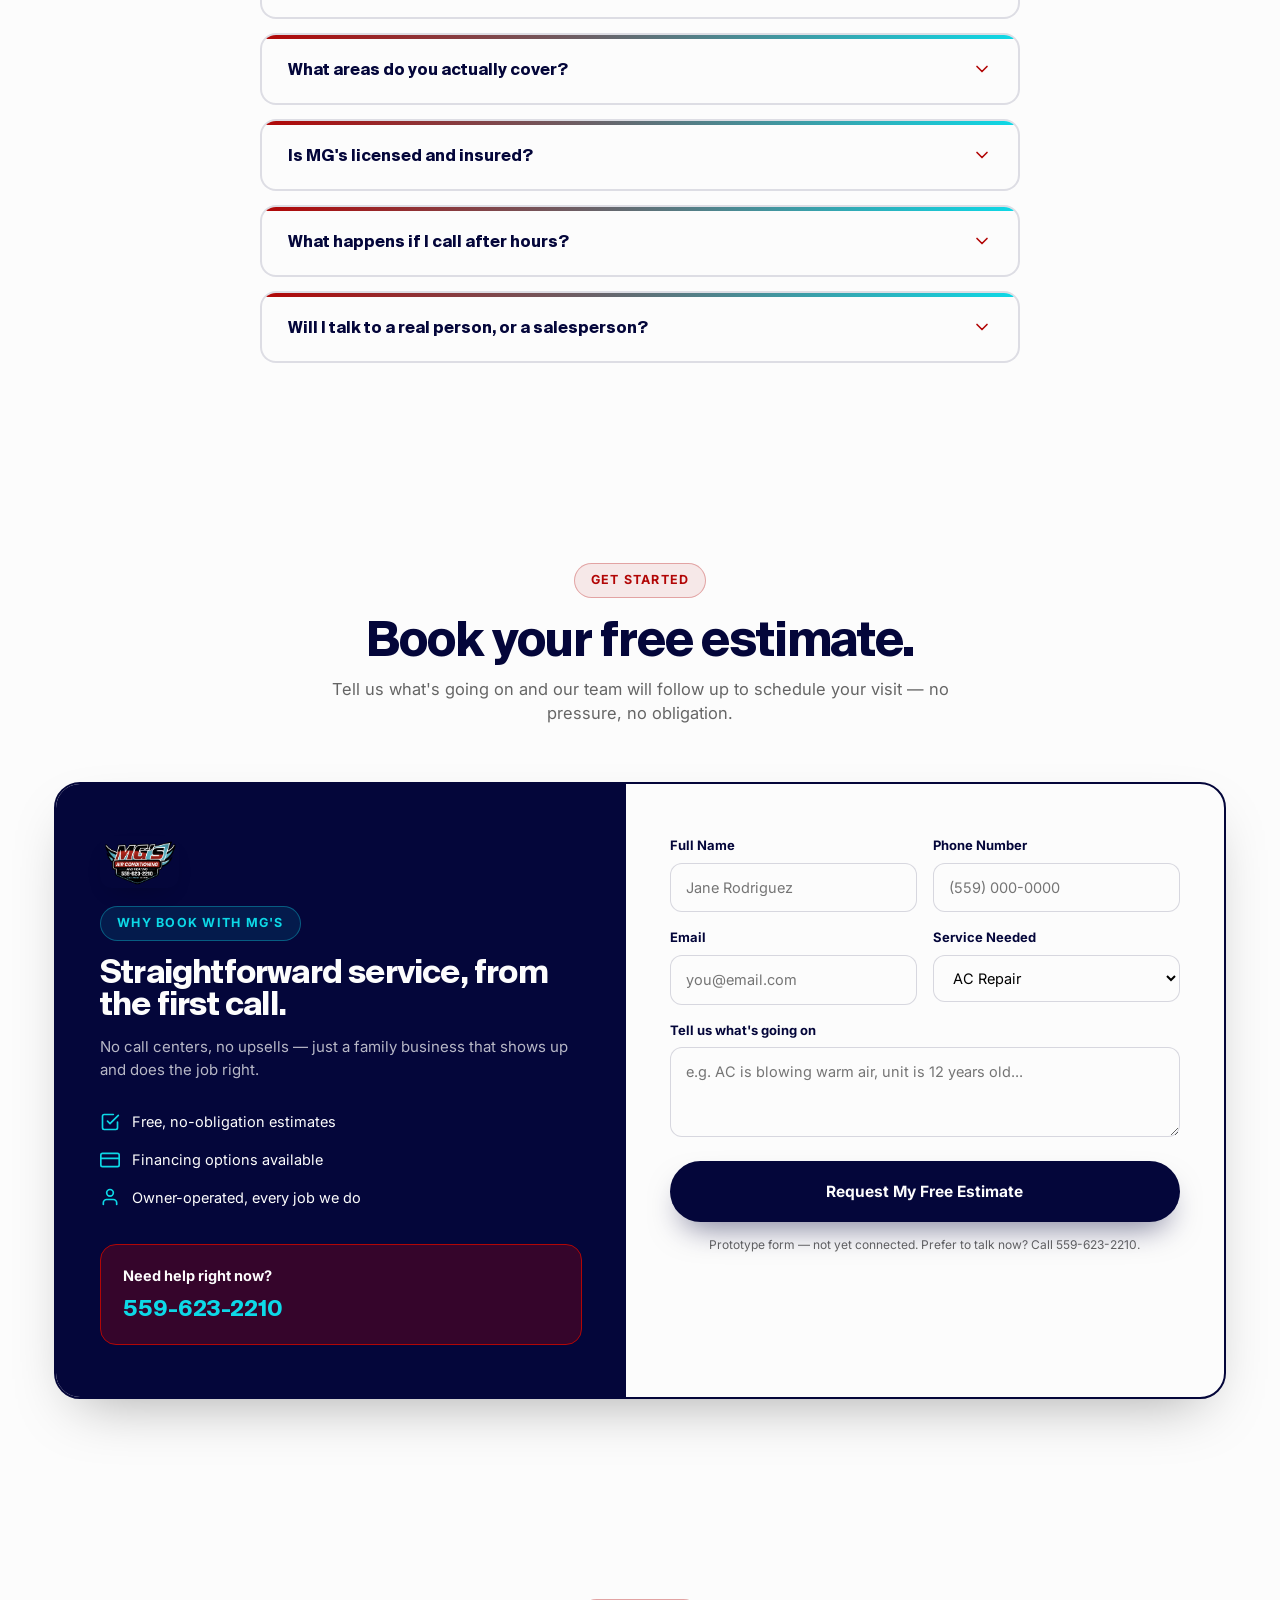
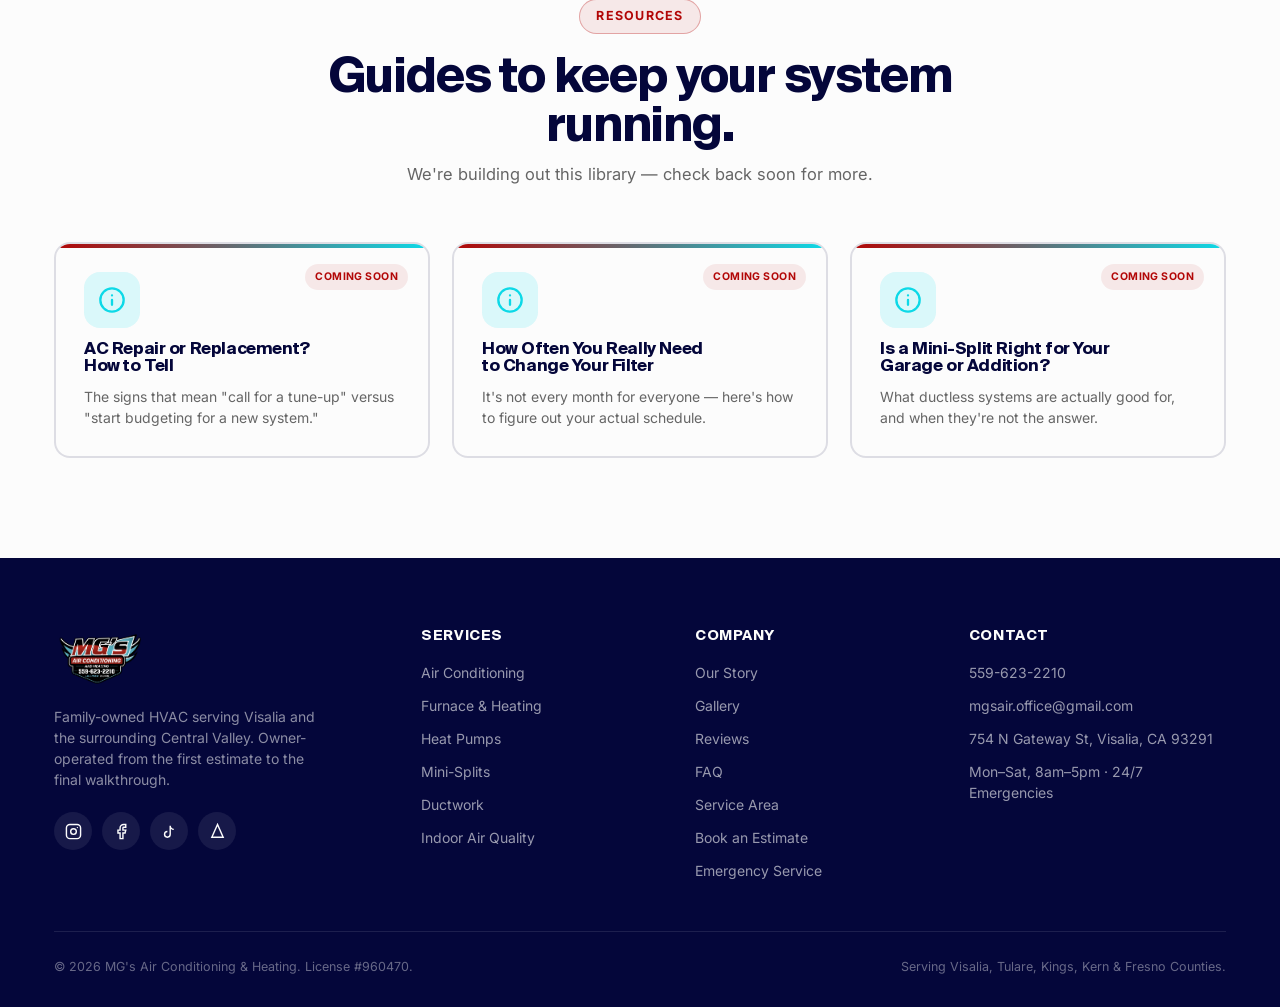
==== commit c9402bed: "Redo Our Story card; make the navbar match whatever section it sits over - Rebuild Our Story from sc" ====
--- a/index.html
+++ b/index.html
@@ -211,13 +211,17 @@
   .utility-left svg{ width:14px; height:14px; color:var(--cyan); flex-shrink:0; }
 
   /* ============ HEADER (sticky) ============ */
-  /* Default = frosted glass over the hero photo. .is-scrolled (once past the hero) = solid off-white. */
+  /* Default = frosted navy glass (used over the hero photo, and again over any
+     dark section further down). .is-scrolled = solid off-white, swapped in
+     only while a light-colored section sits directly beneath the header — see
+     the section-theme check in the scroll handler. The background transition
+     is what makes that swap read as a crossfade instead of a hard cut. */
   header{
     position:sticky; top:0; z-index:100;
     background:rgba(4,6,58,0.4);
     backdrop-filter:blur(18px) saturate(1.4);
     -webkit-backdrop-filter:blur(18px) saturate(1.4);
-    transition:box-shadow .3s ease, background .35s ease;
+    transition:box-shadow .3s ease, background .45s ease;
   }
   header.is-scrolled{
     background:rgba(252,252,252,0.97);
@@ -466,21 +470,28 @@
   .story{ background:var(--navy); color:var(--off); position:relative; overflow:hidden; }
   .story-grid{ position:relative; z-index:1; display:grid; grid-template-columns:minmax(0,0.85fr) minmax(0,1.15fr); gap:64px; align-items:center; }
   .story-card{
+    position:relative;
     background:rgba(252,252,252,0.06);
     border:1.5px solid rgba(252,252,252,0.16);
     border-radius:var(--radius-lg);
-    overflow:hidden;
-    display:grid; grid-template-columns:minmax(0,.85fr) minmax(0,1.15fr); align-items:center;
-  }
-  .story-card h2{ color:#fcfcfc; font-size:clamp(24px,2.8vw,32px); margin:14px 0 18px; }
-  .story-card .quote{ font-size:18px; line-height:1.65; color:rgba(252,252,252,0.88); margin-bottom:22px; }
-  .story-card .sign{ display:flex; align-items:center; gap:16px; font-family:"Suisse Intl"; font-weight:700; font-size:16px; }
-  .story-card .sign img{ height:48px; width:auto; border-radius:10px; flex-shrink:0; box-shadow:var(--shadow-tight); }
+    padding:48px;
+  }
+  .story-card h2{ color:#fcfcfc; font-size:clamp(24px,2.8vw,32px); margin:14px 0 22px; }
+  .story-card .quote{ position:relative; font-size:18px; line-height:1.65; color:rgba(252,252,252,0.88); margin-bottom:28px; padding-left:30px; }
+  .story-card .quote::before{
+    content:"\201C"; position:absolute; left:-6px; top:-16px;
+    font-family:"Suisse Intl"; font-size:56px; line-height:1; font-weight:700; color:var(--cyan); opacity:.45;
+  }
+  .story-card .sign{
+    display:flex; align-items:center; gap:16px; font-family:"Suisse Intl"; font-weight:700; font-size:16px;
+    padding-top:24px; border-top:1.5px solid rgba(252,252,252,0.12);
+  }
+  .sign-avatar{
+    position:relative; width:52px; height:52px; border-radius:50%; overflow:hidden; flex-shrink:0;
+    box-shadow:var(--shadow-tight); border:2px solid rgba(252,252,252,.22);
+  }
+  .sign-avatar video{ position:absolute; inset:0; width:100%; height:100%; object-fit:cover; }
   .story-card .sign span{ display:block; font-family:"Inter"; font-weight:400; font-size:13px; color:rgba(252,252,252,0.6); margin-top:2px; }
-
-  .story-video{ position:relative; width:100%; aspect-ratio:9/16; background:#000; align-self:center; }
-  .story-video video{ position:absolute; inset:0; width:100%; height:100%; object-fit:contain; }
-  .story-card-body{ padding:44px 44px 44px 40px; display:flex; flex-direction:column; justify-content:center; min-width:0; }
 
   .story-stats{ display:grid; grid-template-columns:repeat(2,minmax(0,1fr)); gap:18px; }
   .stat-tile{ background:rgba(252,252,252,0.06); border:1.5px solid rgba(252,252,252,0.16); border-radius:var(--radius-md); padding:24px; transition:border-color .25s ease, background .25s ease; }
@@ -770,9 +781,7 @@
     .footer-grid{ grid-template-columns:1fr; gap:34px; }
     .booking-side, .booking-form{ padding:36px 26px; }
     section{ padding:64px 0; }
-    .story-card{ grid-template-columns:1fr; }
-    .story-video{ max-width:220px; margin:24px auto 0; }
-    .story-card-body{ padding:30px; }
+    .story-card{ padding:32px; }
     .gallery-grid{ grid-template-columns:1fr; max-width:340px; }
     .motion-grid{ grid-template-columns:1fr; max-width:300px; gap:22px; }
     .cert-grid{ grid-template-columns:1fr; }
@@ -1047,7 +1056,7 @@
 </section>
 
 <!-- ============ CERTIFICATIONS ============ -->
-<section class="cert-strip glow-host" id="trust">
+<section class="cert-strip glow-host" id="trust" data-nav-theme="dark">
   <div class="cursor-glow"></div>
   <div class="wrap">
     <div class="section-head center reveal">
@@ -1081,7 +1090,7 @@
 </section>
 
 <!-- ============ OUR STORY ============ -->
-<section class="story glow-host" id="story">
+<section class="story glow-host" id="story" data-nav-theme="dark">
   <div class="cursor-glow"></div>
   <div class="wrap story-grid">
     <div class="reveal">
@@ -1094,28 +1103,25 @@
     </div>
 
     <div class="story-card reveal d1">
-      <div class="story-video">
-        <video muted loop playsinline autoplay preload="metadata" poster="assets/images/motion-shopfront-poster.jpg">
-          <source src="assets/videos-web/motion-shopfront.mp4" type="video/mp4">
-        </video>
-      </div>
-      <div class="story-card-body">
-        <div class="eyebrow on-dark">Our Story</div>
-        <h2>Owner-operated isn't a slogan here &mdash; it's how every job gets done.</h2>
-        <p class="quote">
-          "We started this company with one goal: to provide honest, dependable HVAC service and be there when our community needs us most. I'm personally involved in every project &mdash; meeting with customers, providing estimates, and making sure the job is done right, from the first conversation to the final walkthrough. Our customers appreciate knowing they're working directly with the owner, not being passed from salesperson to technician. We treat every home like it's our own, and every customer like family."
-        </p>
-        <div class="sign">
-          <img src="assets/images/logo-mark.png" alt="MG's Air Conditioning & Heating" />
-          <div>Miguel Guerra<span>Owner, MG's Air Conditioning &amp; Heating</span></div>
+      <div class="eyebrow on-dark">Our Story</div>
+      <h2>Owner-operated isn't a slogan here &mdash; it's how every job gets done.</h2>
+      <p class="quote">
+        We started this company with one goal: to provide honest, dependable HVAC service and be there when our community needs us most. I'm personally involved in every project &mdash; meeting with customers, providing estimates, and making sure the job is done right, from the first conversation to the final walkthrough. Our customers appreciate knowing they're working directly with the owner, not being passed from salesperson to technician. We treat every home like it's our own, and every customer like family.
+      </p>
+      <div class="sign">
+        <div class="sign-avatar">
+          <video muted loop playsinline autoplay preload="metadata" poster="assets/images/motion-shopfront-poster.jpg">
+            <source src="assets/videos-web/motion-shopfront.mp4" type="video/mp4">
+          </video>
         </div>
+        <div>Miguel Guerra<span>Owner, MG's Air Conditioning &amp; Heating</span></div>
       </div>
     </div>
   </div>
 </section>
 
 <!-- ============ THE MG'S STANDARD ============ -->
-<section class="standard glow-host" id="standard">
+<section class="standard glow-host" id="standard" data-nav-theme="dark">
   <div class="cursor-glow"></div>
   <div class="wrap">
     <div class="section-head center reveal">
@@ -1198,7 +1204,7 @@
 </section>
 
 <!-- ============ SMART CONTROL + SOCIAL ============ -->
-<section class="social-cta glow-host" id="connect">
+<section class="social-cta glow-host" id="connect" data-nav-theme="dark">
   <div class="cursor-glow"></div>
   <div class="wrap">
     <div class="section-head center reveal">
@@ -1246,7 +1252,7 @@
 </section>
 
 <!-- ============ REVIEWS ============ -->
-<section class="reviews glow-host" id="reviews">
+<section class="reviews glow-host" id="reviews" data-nav-theme="dark">
   <div class="cursor-glow"></div>
   <div class="wrap">
     <div class="reviews-banner reveal">
@@ -1419,7 +1425,7 @@
 </section>
 
 <!-- ============ FOOTER ============ -->
-<footer class="glow-host">
+<footer class="glow-host" data-nav-theme="dark">
   <div class="cursor-glow"></div>
   <div class="wrap">
     <div class="footer-grid">
@@ -1502,10 +1508,20 @@
   measureSolidAt();
   window.addEventListener('resize', measureSolidAt);
 
+  // Past the hero, the header should match whatever section currently sits
+  // beneath it (light -> solid off-white, dark -> the same frosted navy the
+  // hero uses) rather than turning solid white for the rest of the page.
+  function sectionThemeBelowHeader(){
+    var probeY = header.offsetHeight + 4;
+    var el = document.elementFromPoint(window.innerWidth / 2, probeY);
+    var themed = el && el.closest ? el.closest('[data-nav-theme]') : null;
+    return themed ? themed.getAttribute('data-nav-theme') : 'light';
+  }
   function onScroll(){
     var y = window.scrollY;
-    if (y > solidAt) header.classList.add('is-scrolled');
-    else header.classList.remove('is-scrolled');
+    var pastHero = y > solidAt;
+    var isLight = pastHero && sectionThemeBelowHeader() === 'light';
+    header.classList.toggle('is-scrolled', isLight);
   }
   window.addEventListener('scroll', onScroll, {passive:true});
   onScroll();
@@ -1618,7 +1634,7 @@
 
   // Motion-card videos only play while scrolled into view (saves battery/bandwidth),
   // and never autoplay for users who've asked for reduced motion.
-  var motionVideos = document.querySelectorAll('.motion-card video, .iphone-screen video, .story-video video');
+  var motionVideos = document.querySelectorAll('.motion-card video, .iphone-screen video, .sign-avatar video');
   if (motionVideos.length && !window.matchMedia('(prefers-reduced-motion: reduce)').matches) {
     if ('IntersectionObserver' in window) {
       var vio = new IntersectionObserver(function(entries){
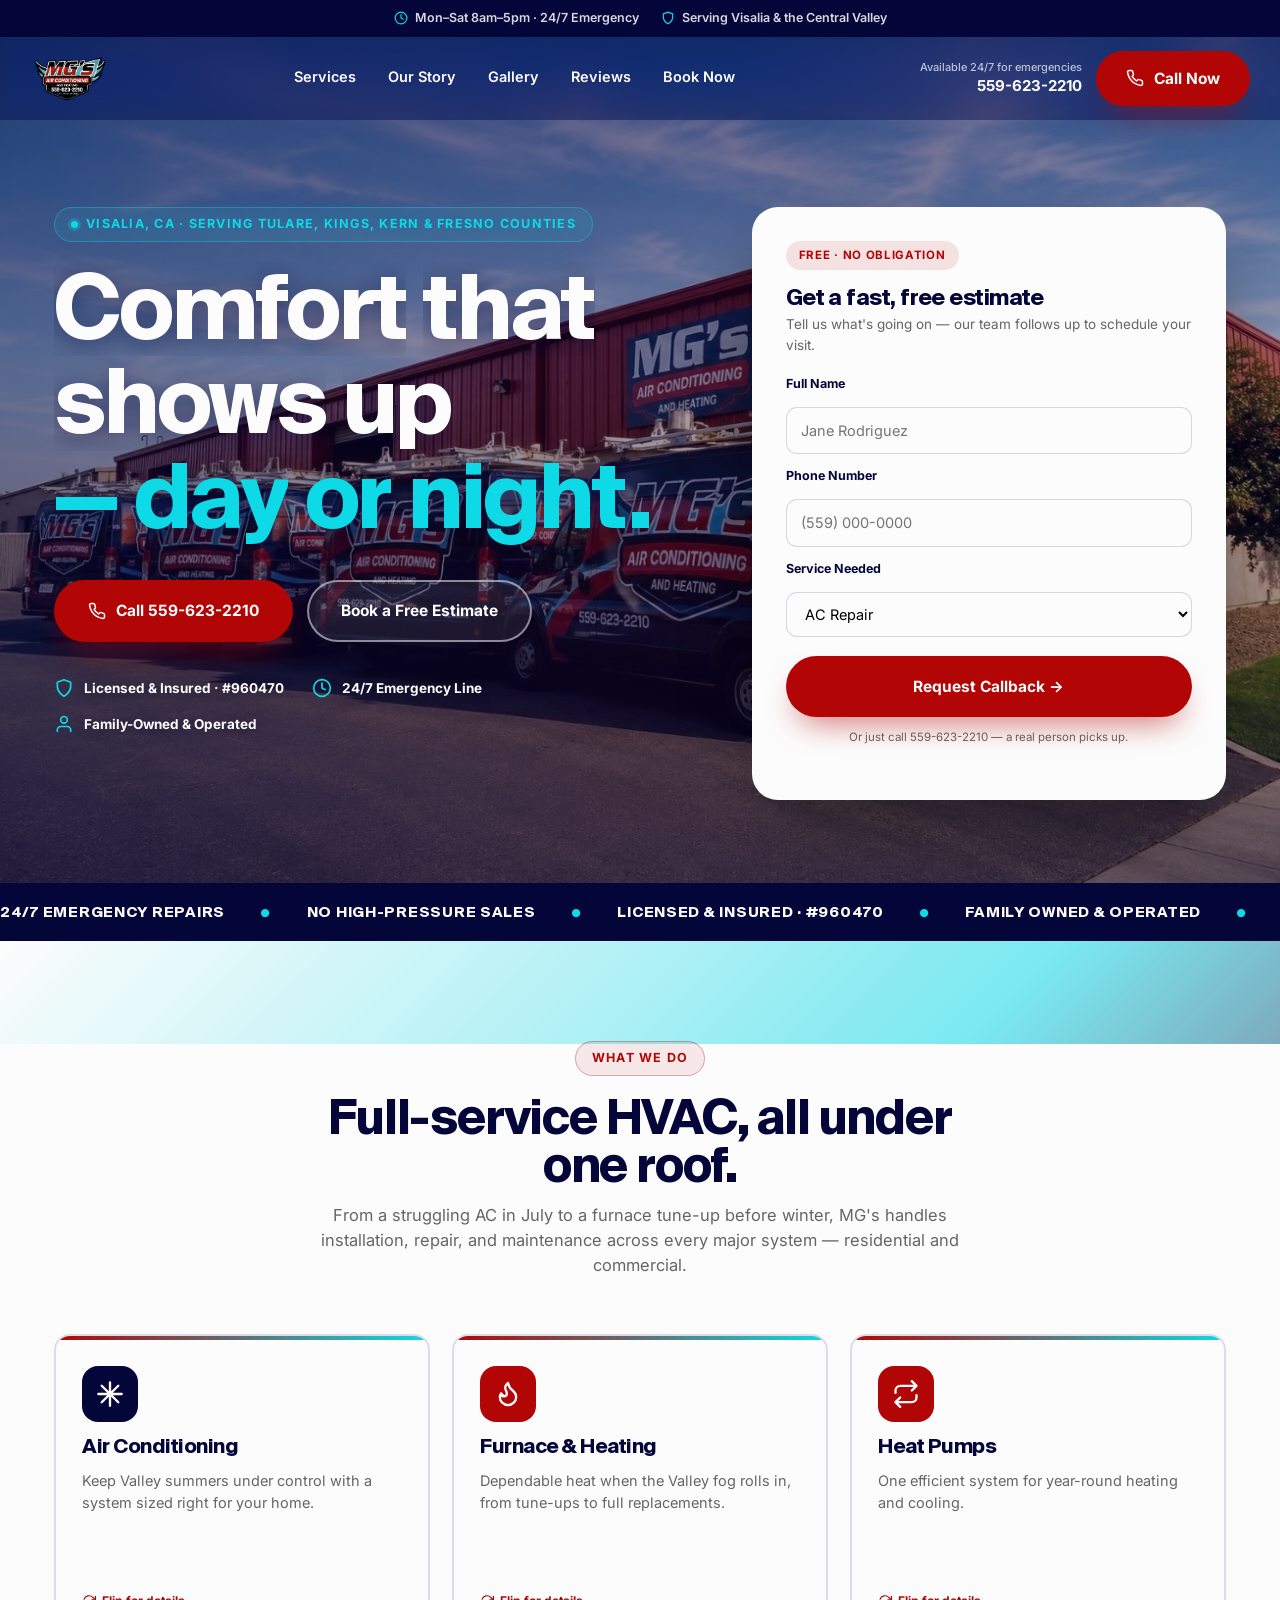
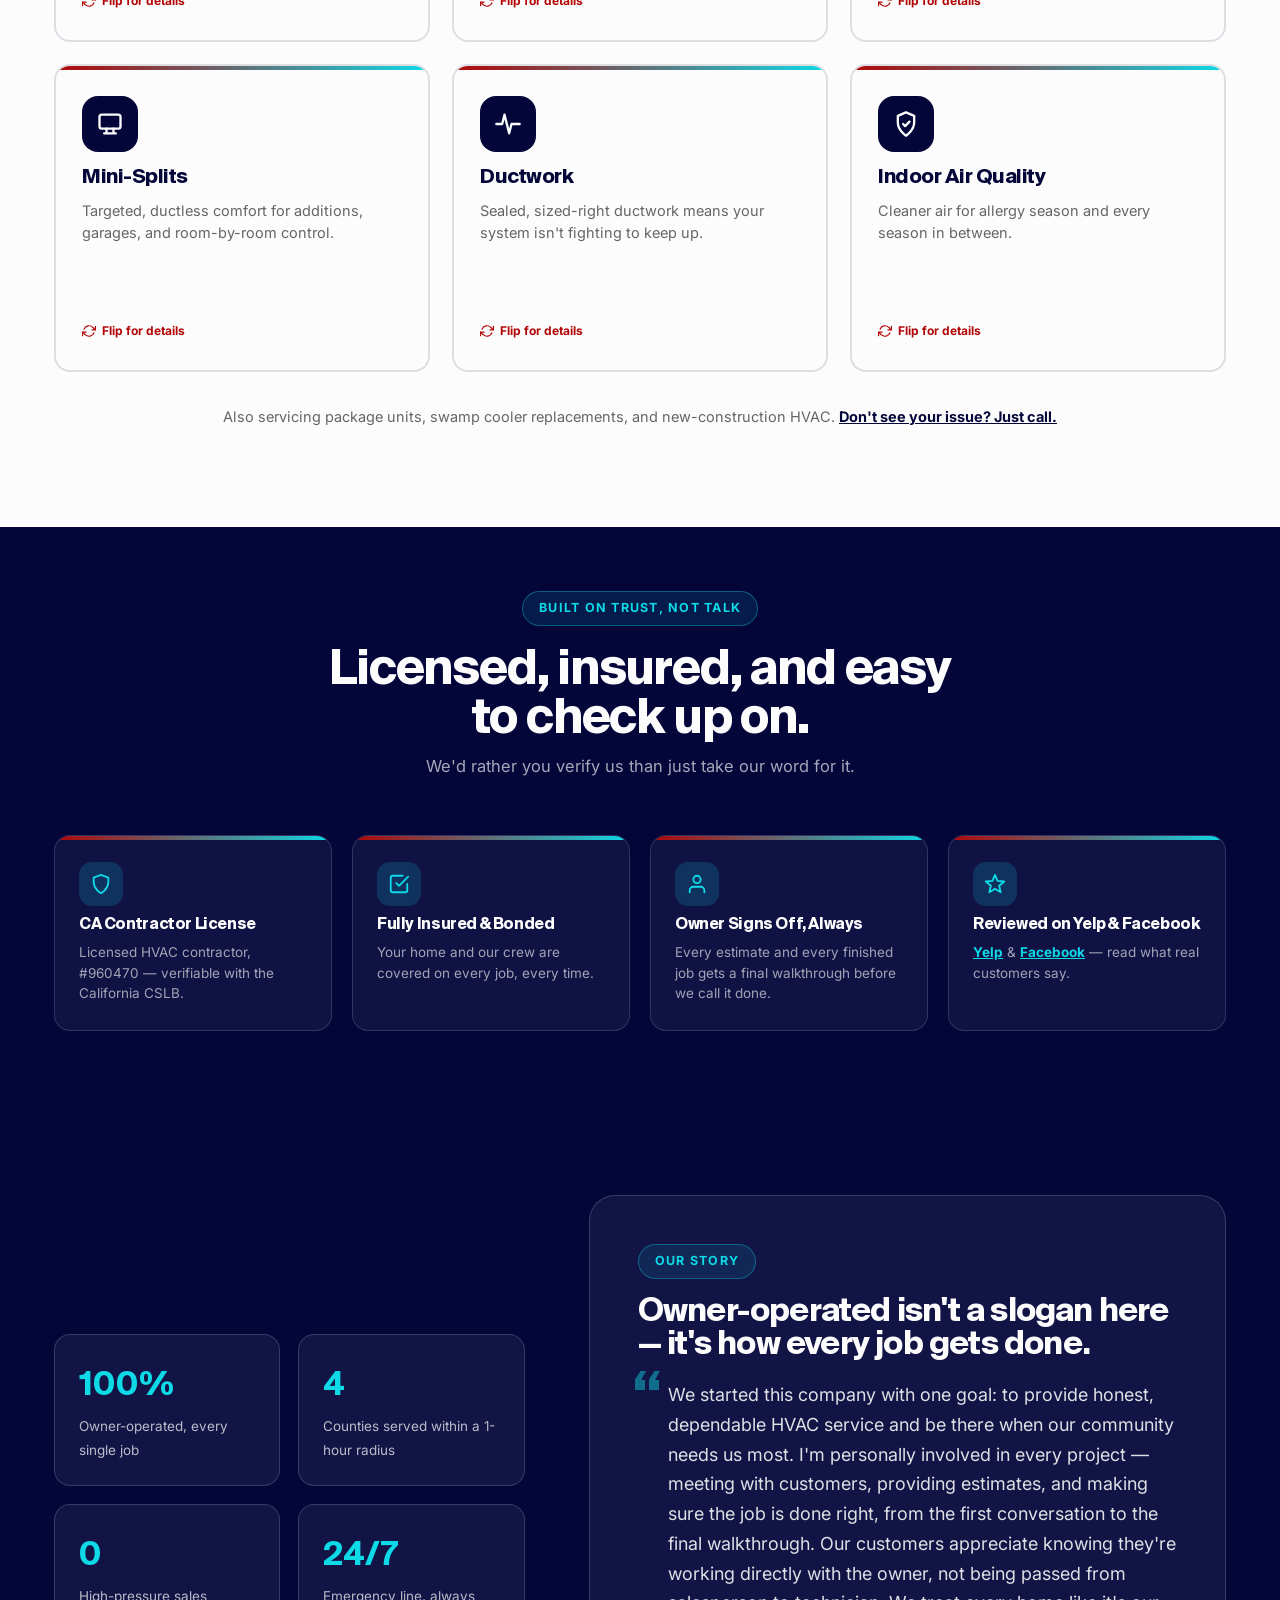
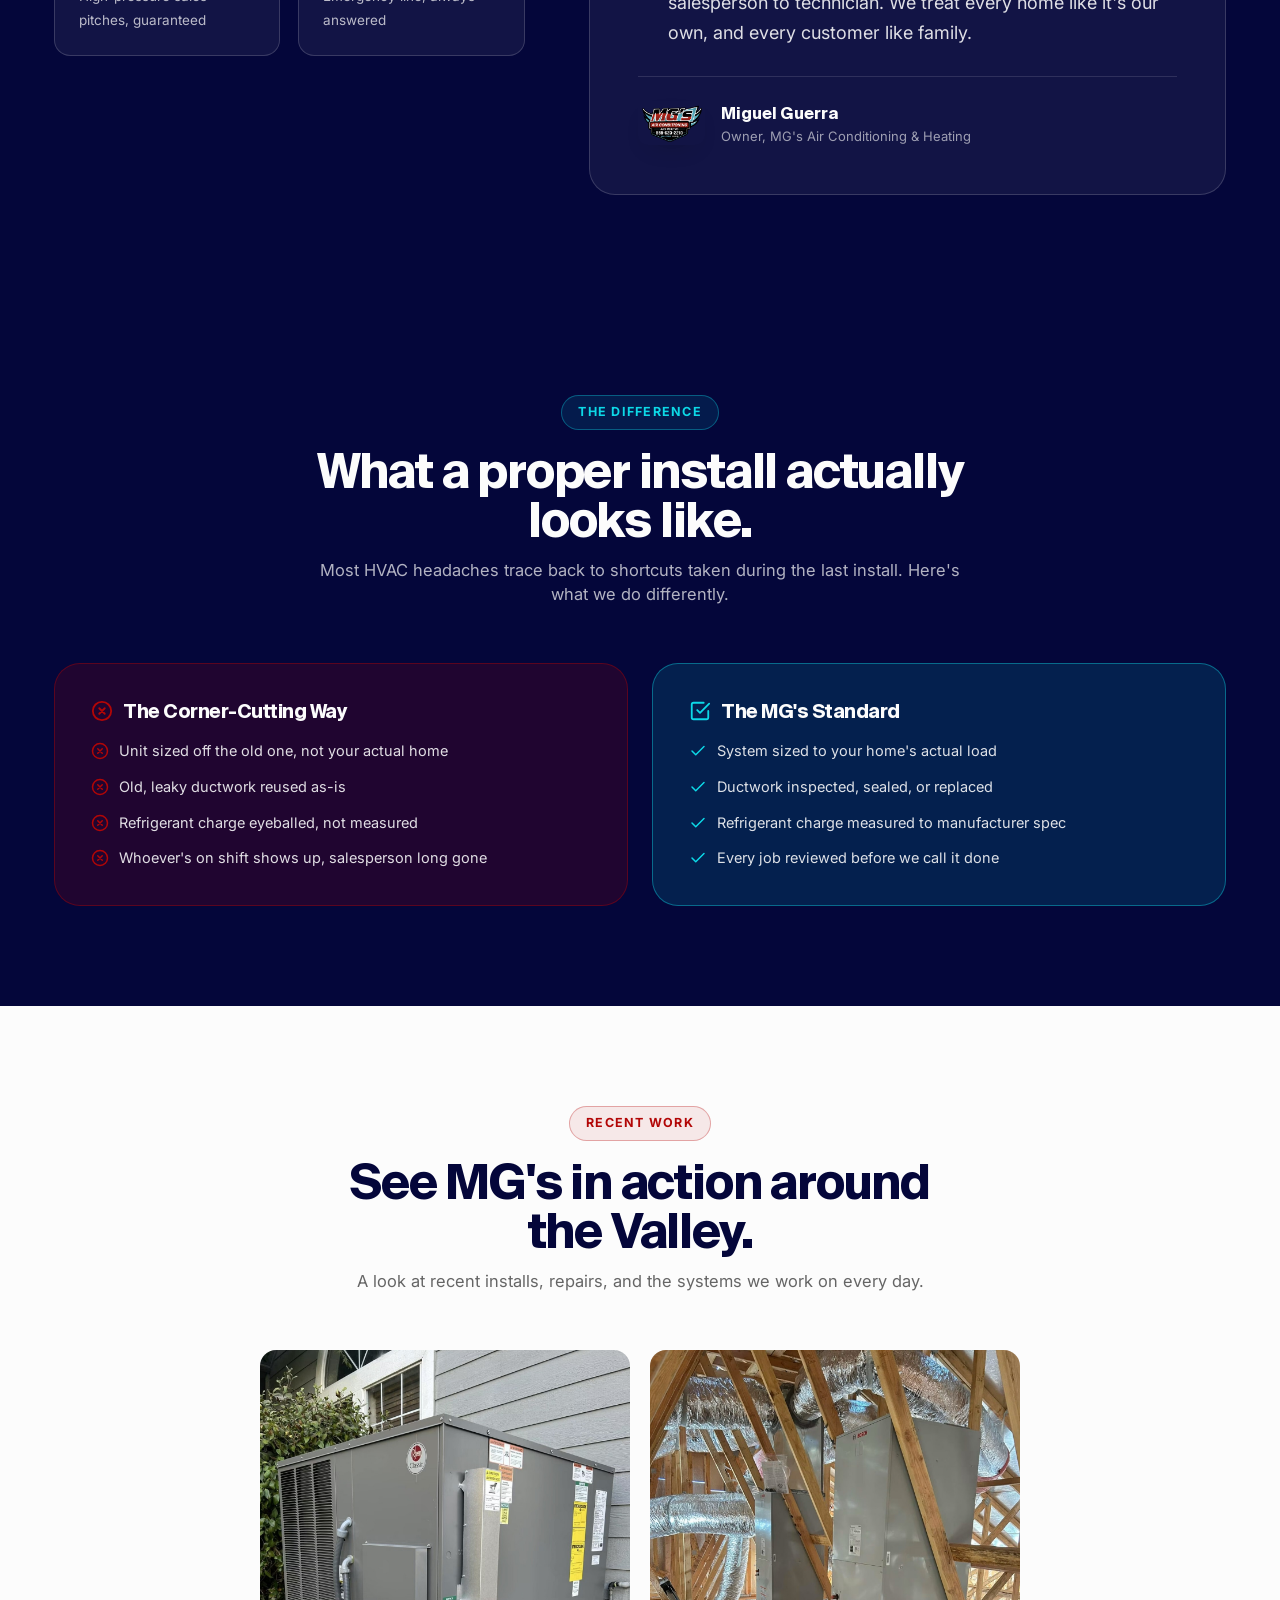
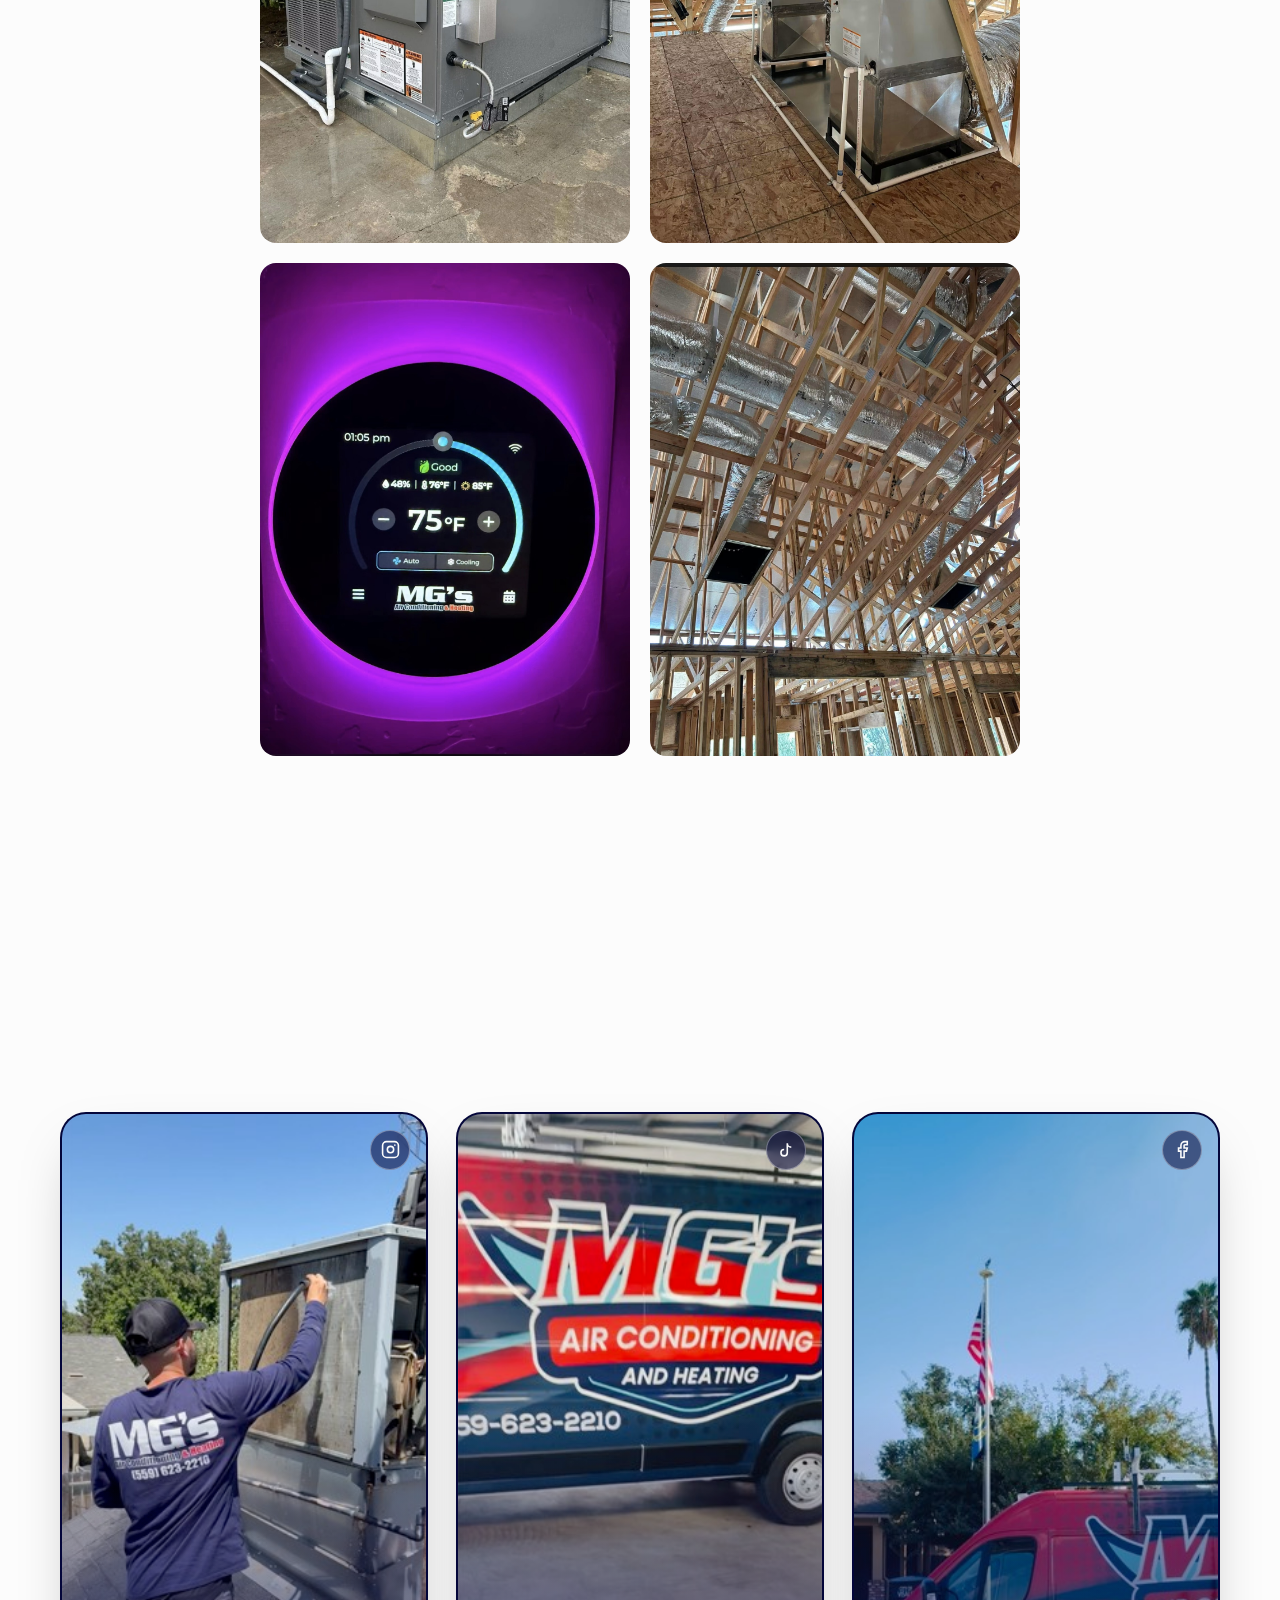
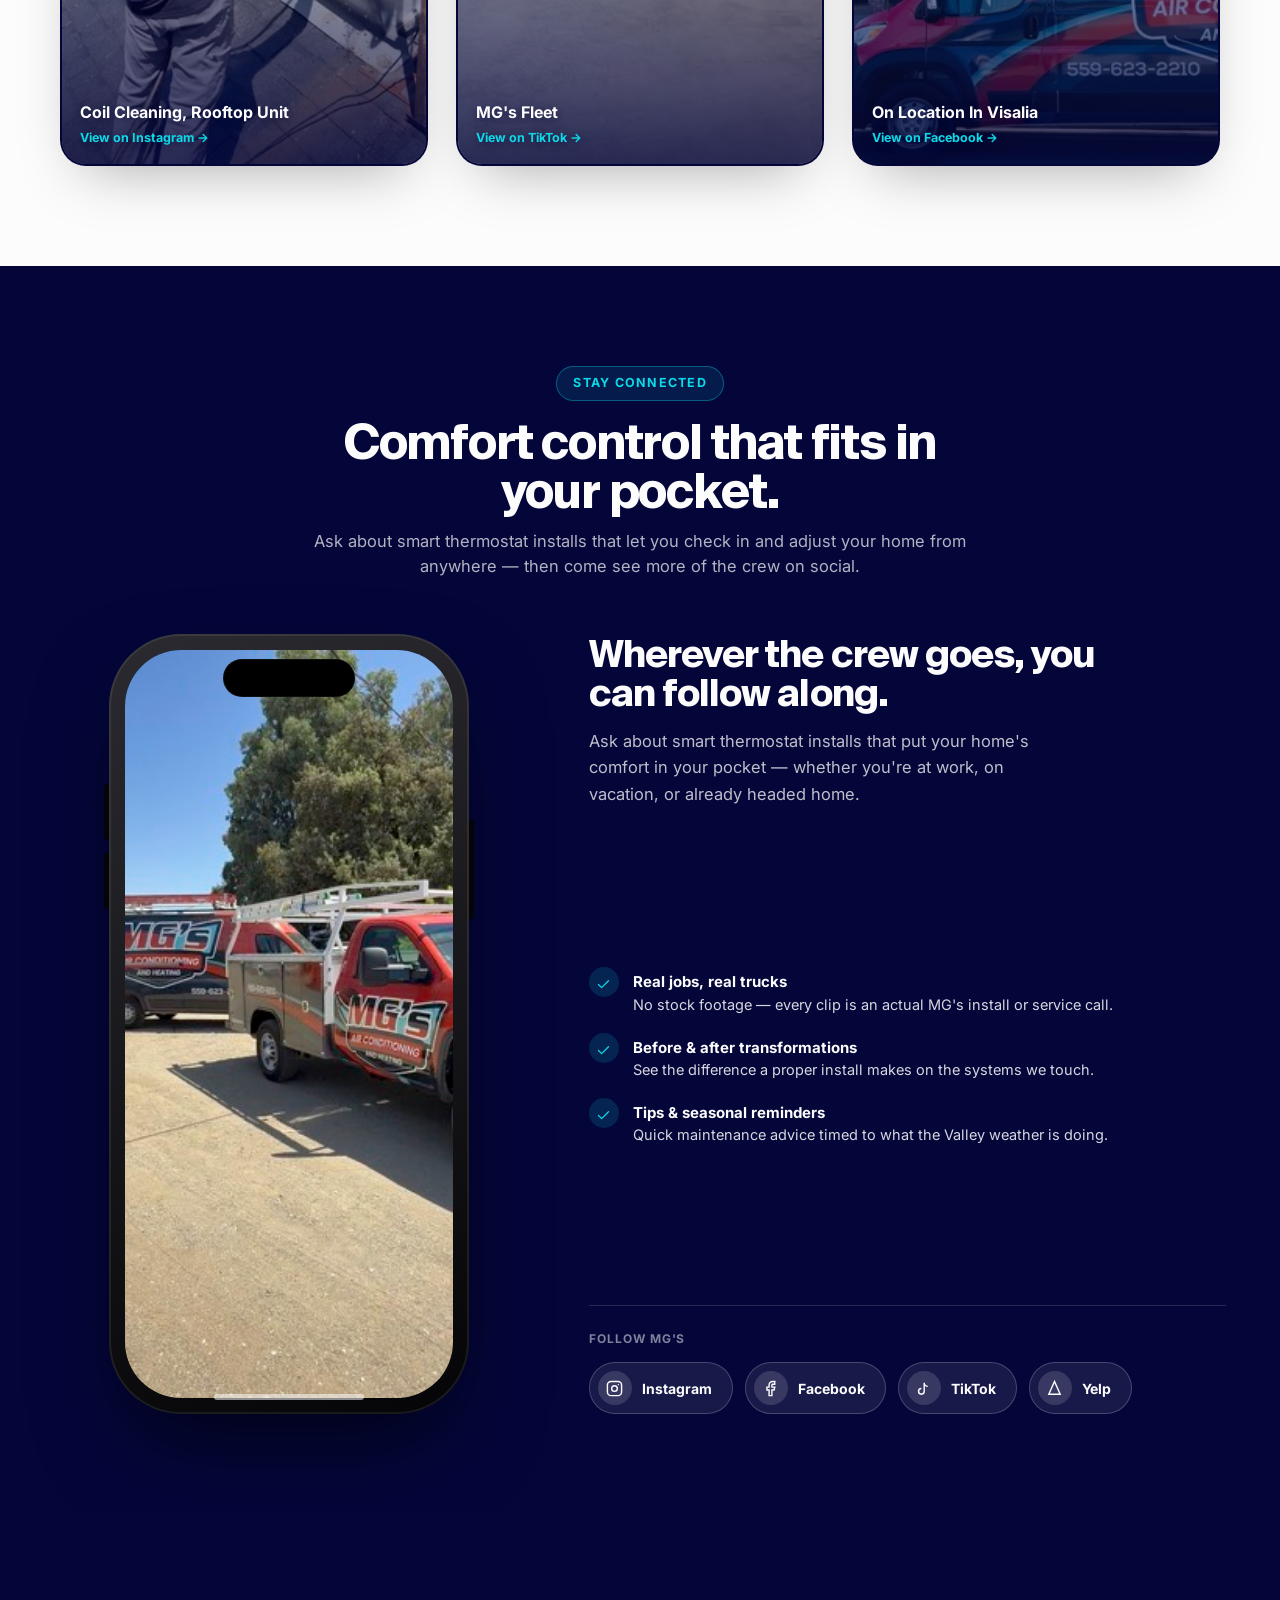
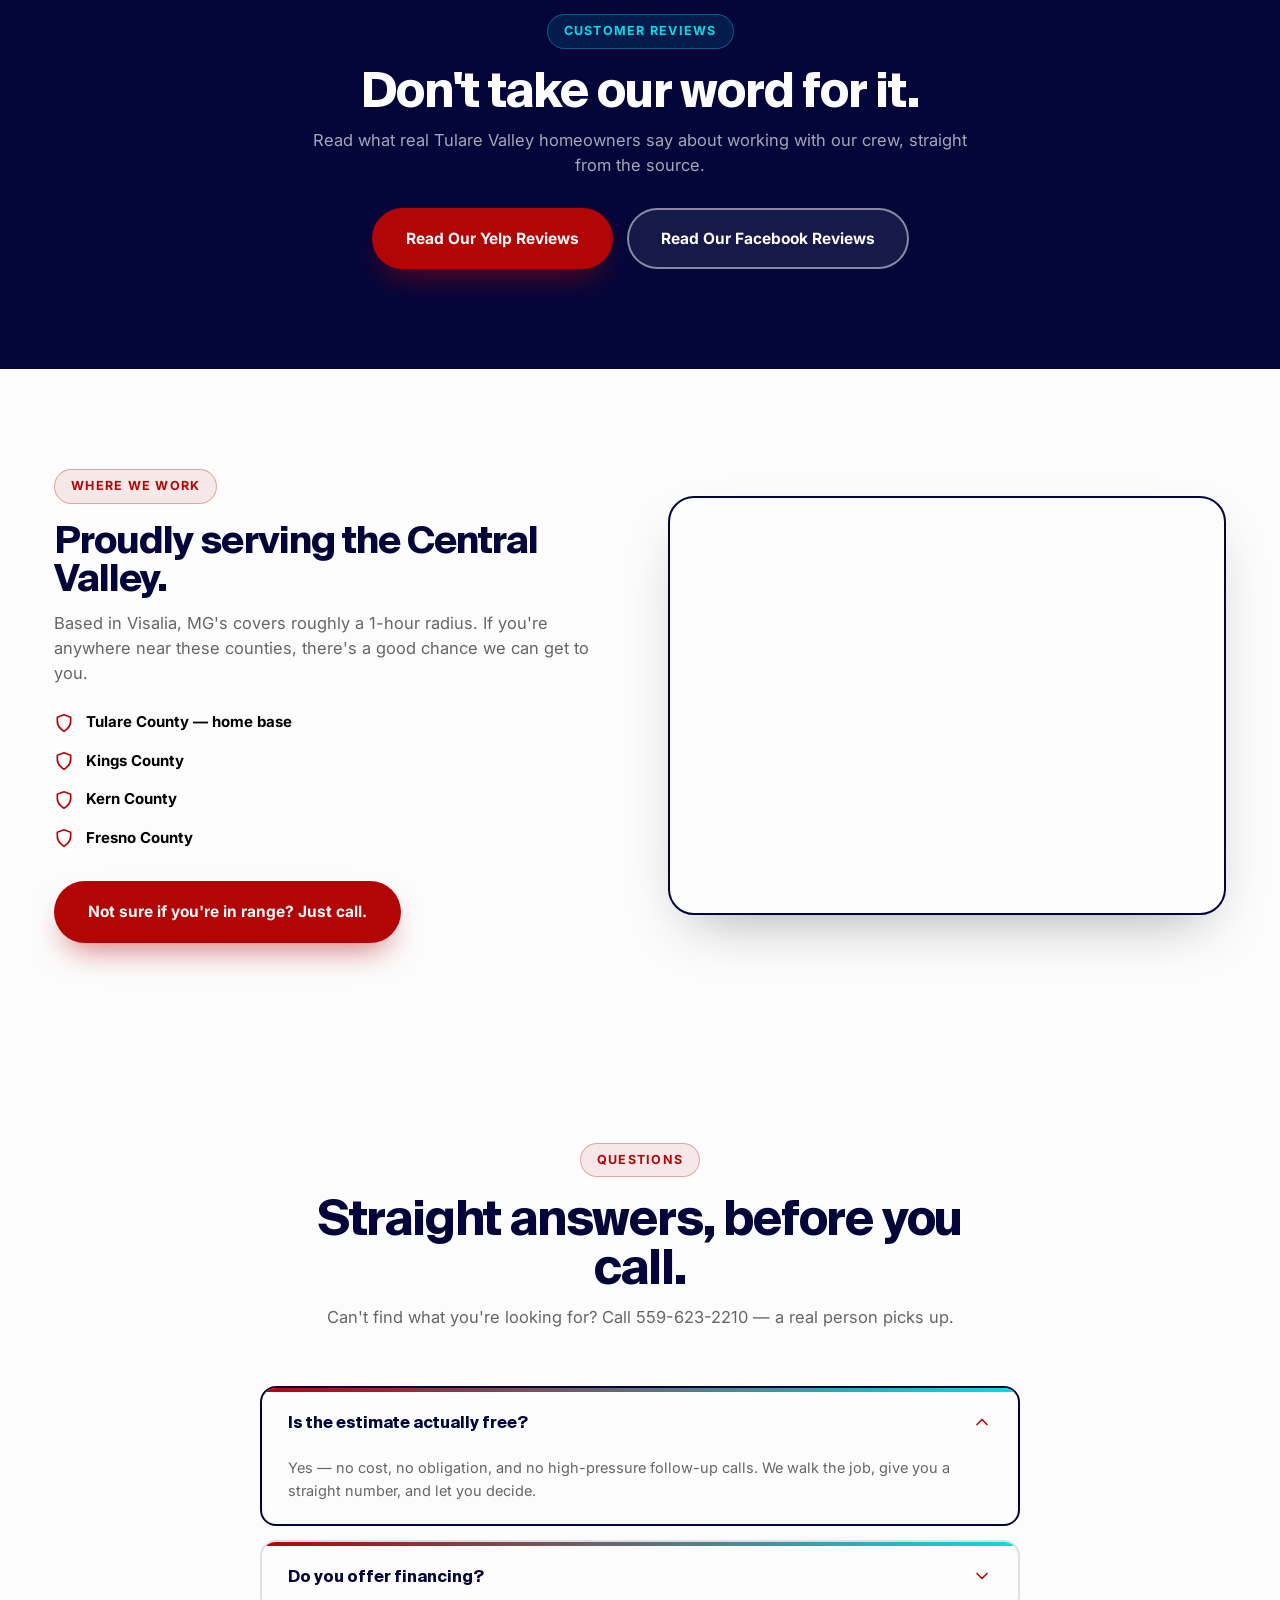
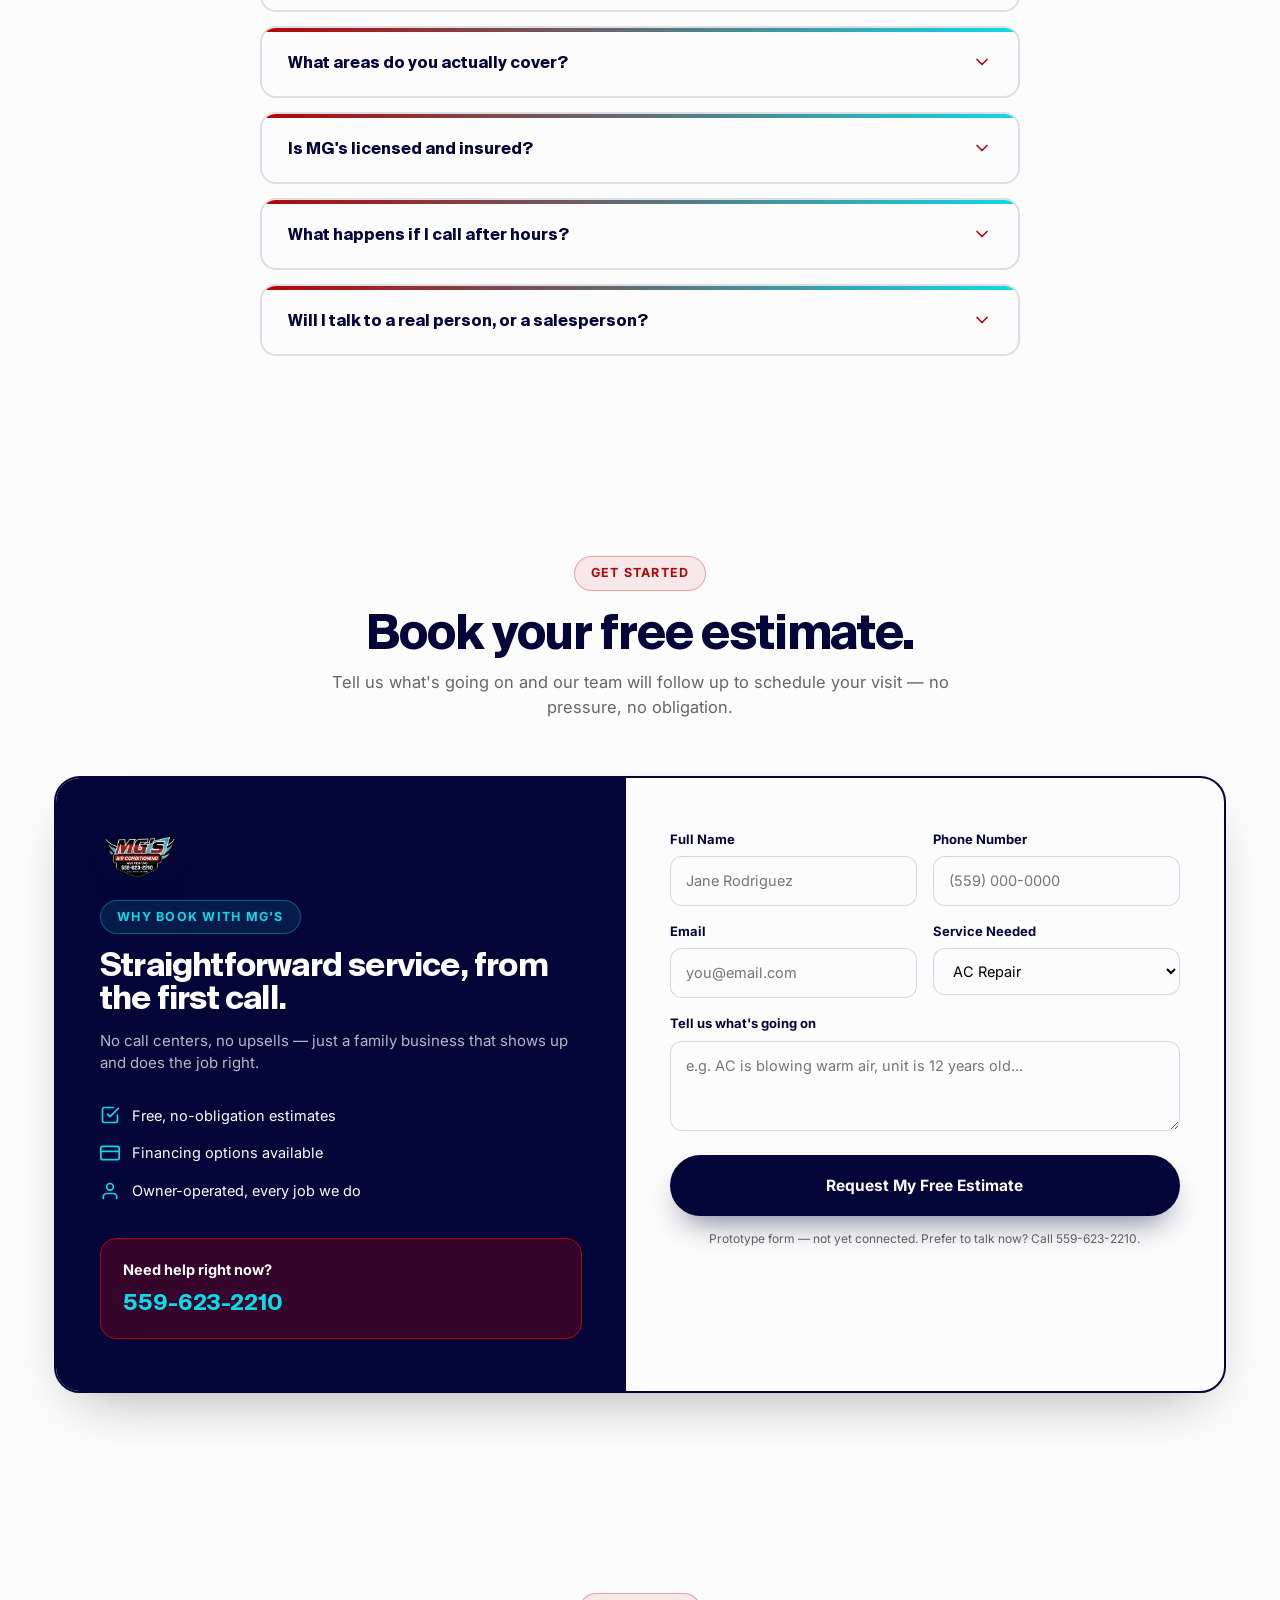
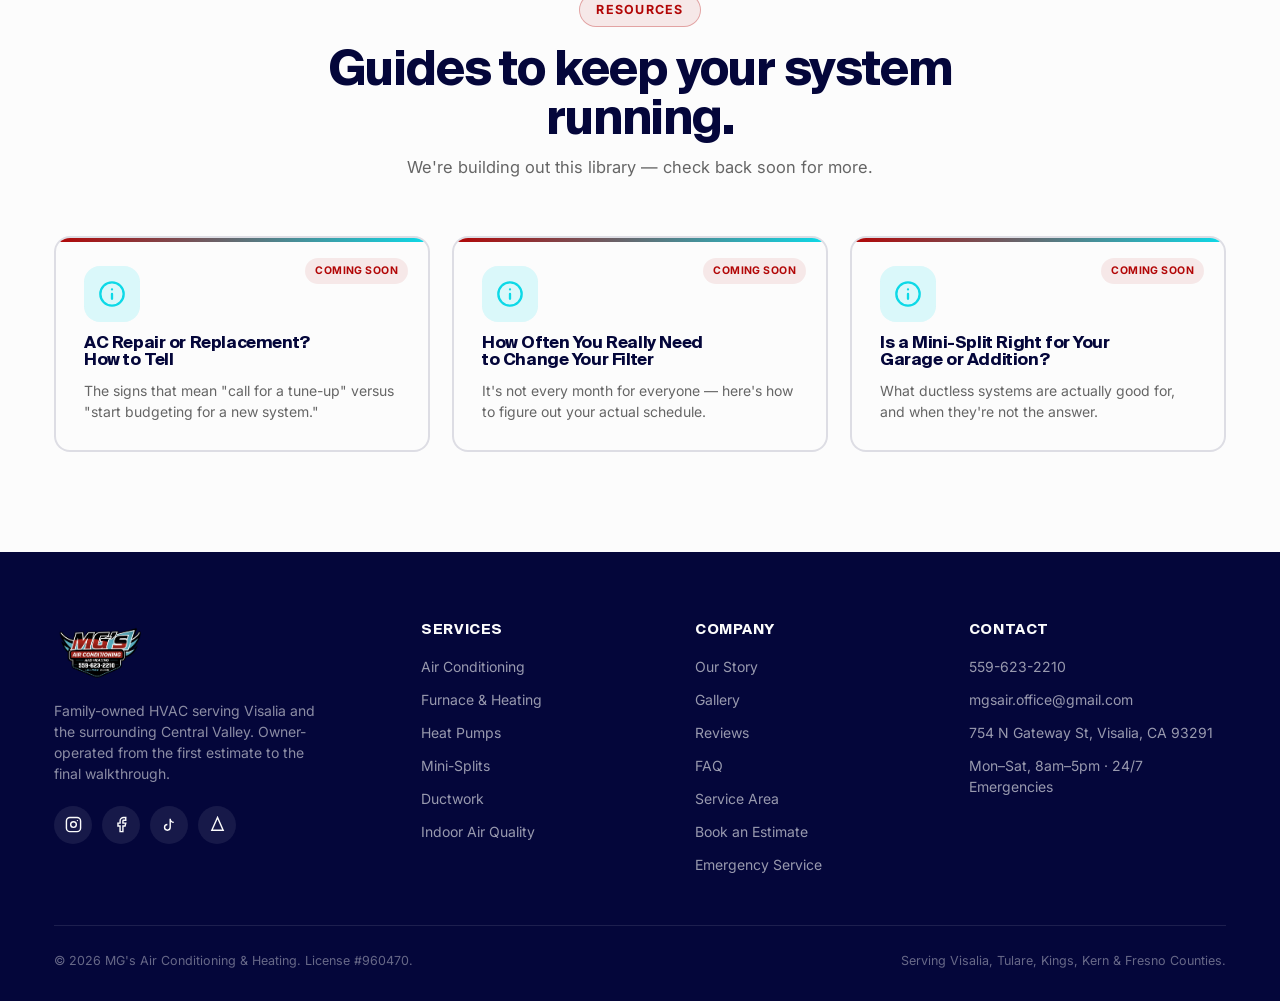
==== commit 2004ad99: "Remove the signature video avatar from Our Story It was illegible at 52px — just drop it and use the" ====
--- a/index.html
+++ b/index.html
@@ -486,11 +486,7 @@
     display:flex; align-items:center; gap:16px; font-family:"Suisse Intl"; font-weight:700; font-size:16px;
     padding-top:24px; border-top:1.5px solid rgba(252,252,252,0.12);
   }
-  .sign-avatar{
-    position:relative; width:52px; height:52px; border-radius:50%; overflow:hidden; flex-shrink:0;
-    box-shadow:var(--shadow-tight); border:2px solid rgba(252,252,252,.22);
-  }
-  .sign-avatar video{ position:absolute; inset:0; width:100%; height:100%; object-fit:cover; }
+  .story-card .sign img{ height:44px; width:auto; border-radius:10px; flex-shrink:0; box-shadow:var(--shadow-tight); }
   .story-card .sign span{ display:block; font-family:"Inter"; font-weight:400; font-size:13px; color:rgba(252,252,252,0.6); margin-top:2px; }
 
   .story-stats{ display:grid; grid-template-columns:repeat(2,minmax(0,1fr)); gap:18px; }
@@ -1109,11 +1105,7 @@
         We started this company with one goal: to provide honest, dependable HVAC service and be there when our community needs us most. I'm personally involved in every project &mdash; meeting with customers, providing estimates, and making sure the job is done right, from the first conversation to the final walkthrough. Our customers appreciate knowing they're working directly with the owner, not being passed from salesperson to technician. We treat every home like it's our own, and every customer like family.
       </p>
       <div class="sign">
-        <div class="sign-avatar">
-          <video muted loop playsinline autoplay preload="metadata" poster="assets/images/motion-shopfront-poster.jpg">
-            <source src="assets/videos-web/motion-shopfront.mp4" type="video/mp4">
-          </video>
-        </div>
+        <img src="assets/images/logo-mark.png" alt="MG's Air Conditioning & Heating" />
         <div>Miguel Guerra<span>Owner, MG's Air Conditioning &amp; Heating</span></div>
       </div>
     </div>
@@ -1634,7 +1626,7 @@
 
   // Motion-card videos only play while scrolled into view (saves battery/bandwidth),
   // and never autoplay for users who've asked for reduced motion.
-  var motionVideos = document.querySelectorAll('.motion-card video, .iphone-screen video, .sign-avatar video');
+  var motionVideos = document.querySelectorAll('.motion-card video, .iphone-screen video');
   if (motionVideos.length && !window.matchMedia('(prefers-reduced-motion: reduce)').matches) {
     if ('IntersectionObserver' in window) {
       var vio = new IntersectionObserver(function(entries){
